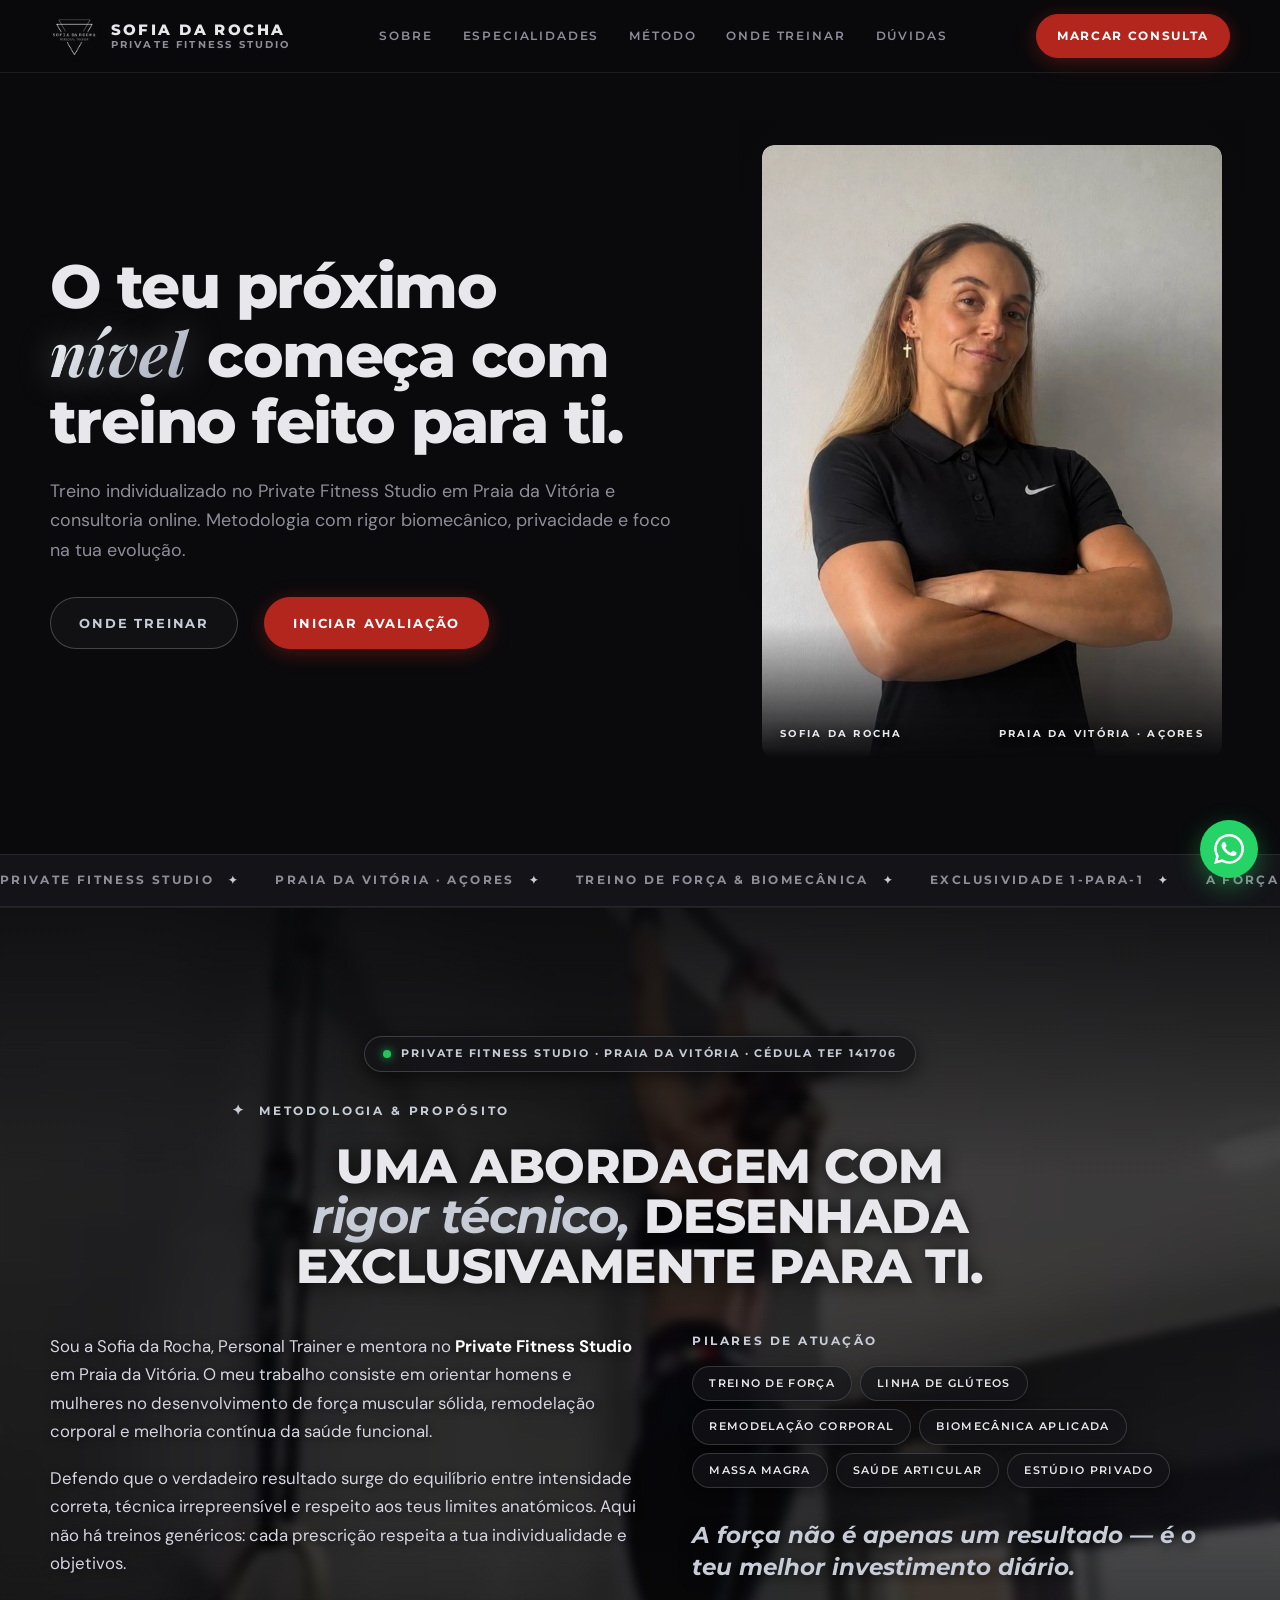
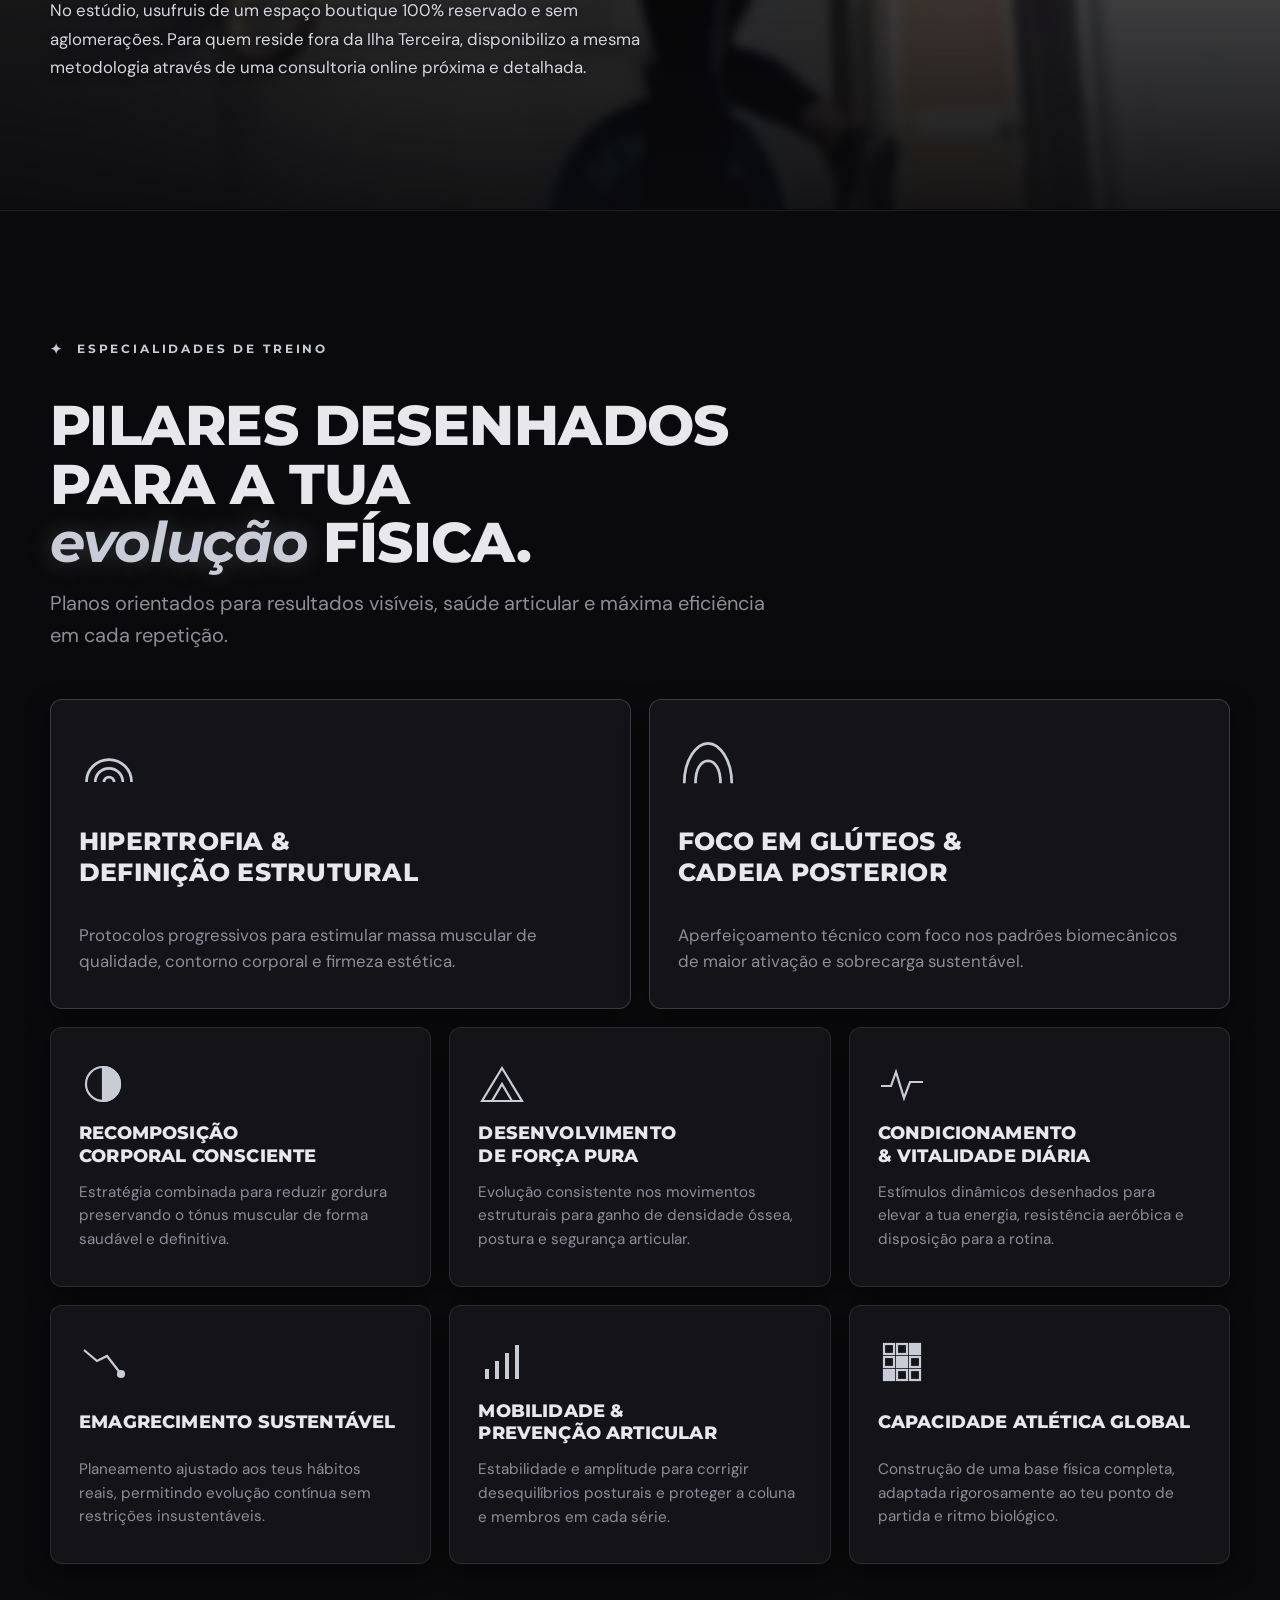
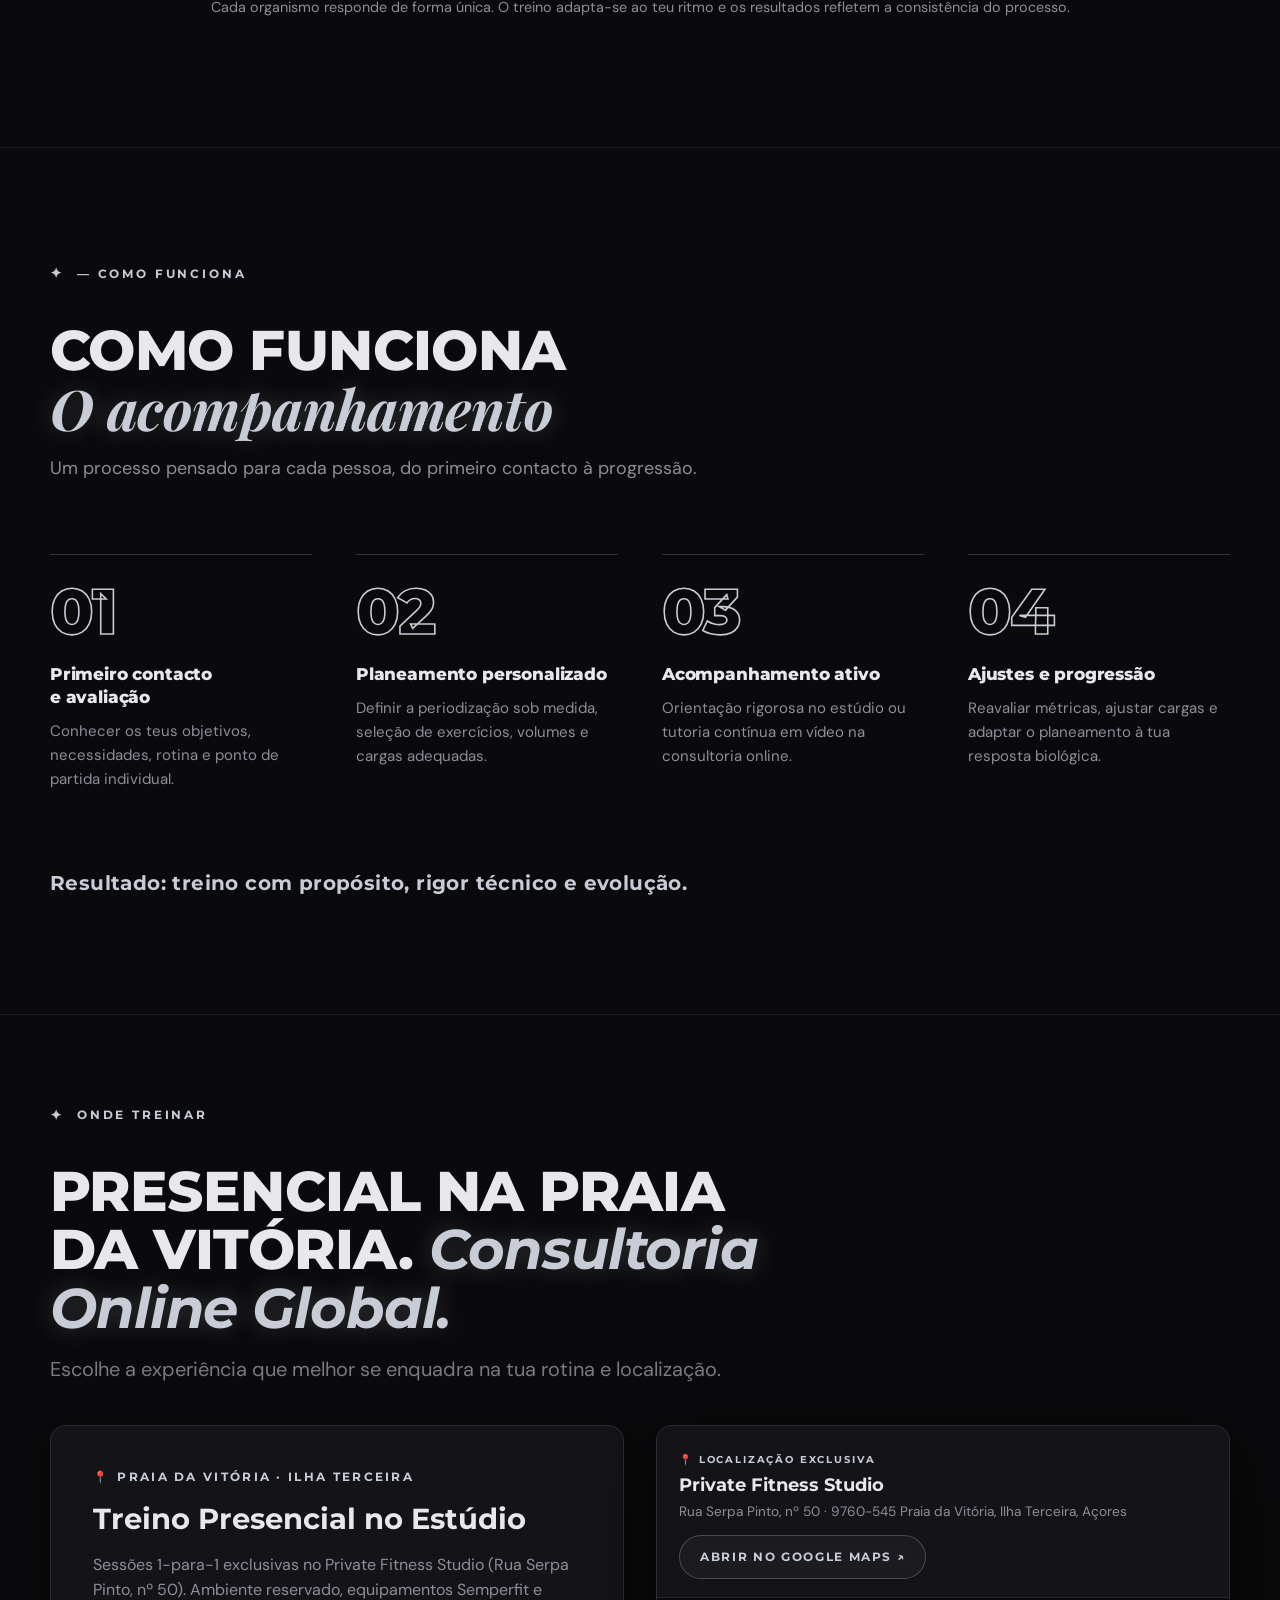
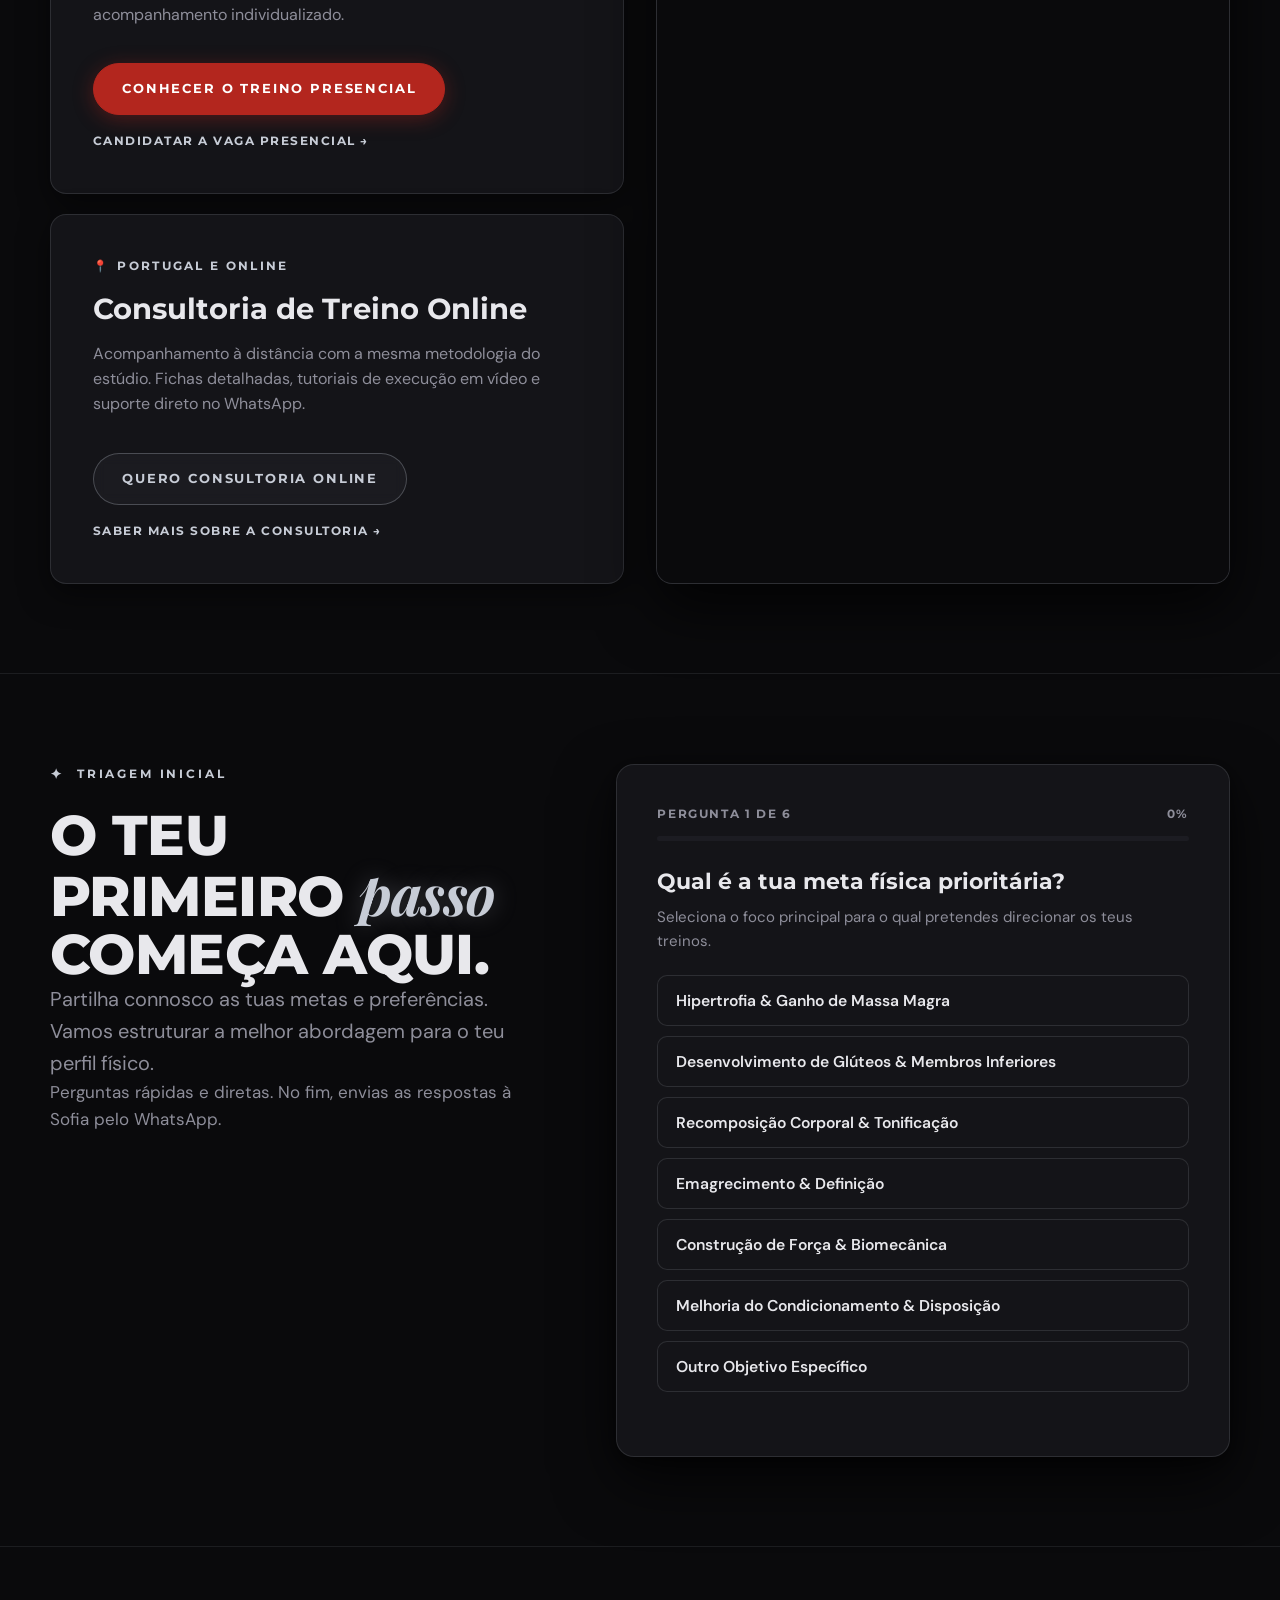
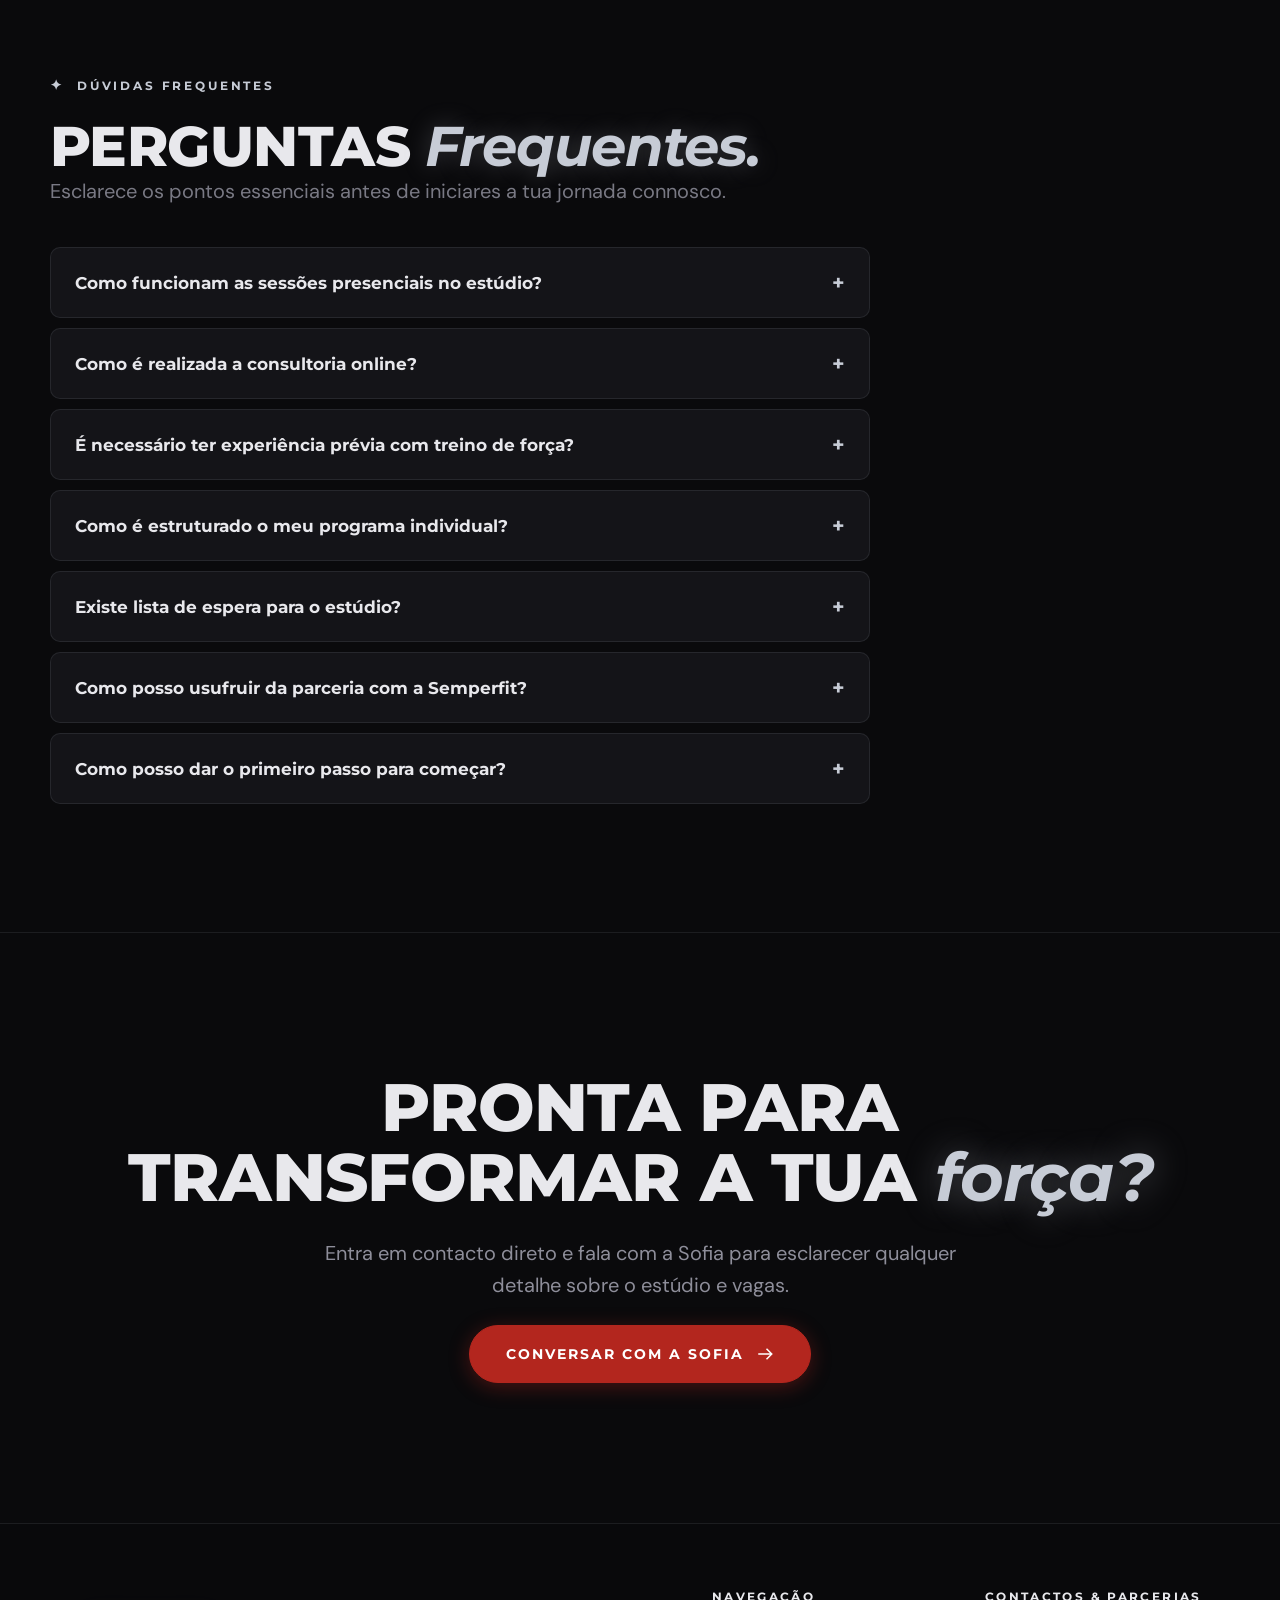
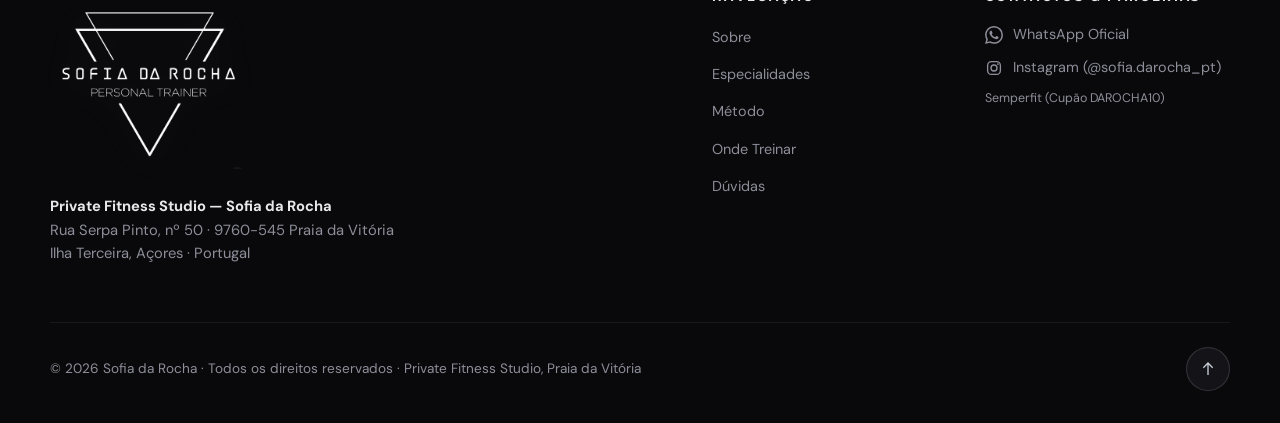
==== index.html @ 049f4018 "fix(scroll-video): loop equipment video across the site" ====
<!doctype html>
<html lang="pt-PT">
<head>
  <meta charset="utf-8">
  <meta name="viewport" content="width=device-width,initial-scale=1,viewport-fit=cover">
  <title>Sofia da Rocha | Personal Trainer no Private Fitness Studio & Online</title>

  <meta name="description" content="Personal Trainer em Praia da Vitória (Ilha Terceira, Açores) e Consultoria Online. Treino individualizado com método, biomecânica e privacidade no Private Fitness Studio.">
  <link rel="canonical" href="./">
  <meta property="og:type" content="website">
  <meta property="og:url" content="./">
  <meta property="og:title" content="Sofia da Rocha | Personal Trainer · Private Fitness Studio">
  <meta property="og:description" content="Treino personalizado, biomecânica e acompanhamento individual no Private Fitness Studio em Praia da Vitória e consultoria online. A força é o caminho.">
  <meta property="og:image" content="assets/sofia_hero.webp">
  <meta property="og:image:type" content="image/webp">
  <meta name="twitter:card" content="summary_large_image">
  <meta name="twitter:title" content="Sofia da Rocha | Personal Trainer">
  <meta name="twitter:description" content="A força é o caminho. Treino presencial no Private Fitness Studio e consultoria online.">
  <meta name="twitter:image" content="assets/sofia_hero.webp">
  <meta name="author" content="Sofia da Rocha">
  <meta property="og:locale" content="pt_PT">
  
  <link rel="preconnect" href="https://fonts.googleapis.com">
  <link rel="preconnect" href="https://fonts.gstatic.com" crossorigin>
  <link href="https://fonts.googleapis.com/css2?family=DM+Sans:ital,opsz,wght@0,9..40,400;0,9..40,500;0,9..40,700;1,9..40,400&family=Montserrat:ital,wght@0,500;0,600;0,700;0,800;1,500;1,700;1,800&family=Playfair+Display:ital,wght@1,600;1,700&display=swap" rel="stylesheet">
  
  <meta name="theme-color" content="#0A0A0C">
  <link rel="icon" type="image/svg+xml" href="data:image/svg+xml,%3Csvg xmlns='http://www.w3.org/2000/svg' viewBox='0 0 32 32'%3E%3Crect width='32' height='32' rx='8' fill='%230A0A0C'/%3E%3Cpath d='M10 13c0-1.8 1.5-3 3.5-3h3c2 0 3.5 1.2 3.5 3 0 1.5-.8 2.5-2.2 3l-4 1c-1.8.5-3 1.8-3 3.5 0 2.2 1.8 4 4 4h3c2.2 0 4-1.8 4-4' stroke='%23C7CCD6' stroke-width='2.4' stroke-linecap='round' fill='none'/%3E%3C/svg%3E">

  <!-- Retorno ao início ao recarregar -->
  <script>
    if ('scrollRestoration' in history) {
      history.scrollRestoration = 'manual';
    }
    window.scrollTo(0, 0);
  </script>

  <!-- Schema.org Structured Data -->
  <script type="application/ld+json">
  {
    "@context": "https://schema.org",
    "@type": "Person",
    "name": "Sofia da Rocha",
    "jobTitle": "Personal Trainer · Studio Owner",
    "telephone": "+351926017125",
    "url": "https://www.instagram.com/sofia.darocha_pt/",
    "image": "assets/sofia_hero.webp",
    "address": {
      "@type": "PostalAddress",
      "streetAddress": "Rua Serpa Pinto, nº 50",
      "addressLocality": "Praia da Vitória",
      "addressRegion": "Ilha Terceira, Açores",
      "postalCode": "9760-545",
      "addressCountry": "PT"
    }
  }
  </script>

  <meta http-equiv="Cache-Control" content="no-cache, no-store, must-revalidate">
  <meta http-equiv="Pragma" content="no-cache">
  <meta http-equiv="Expires" content="0">
  
  <link rel="stylesheet" href="style.css?v=20261118_smooth">
</head>
<body>

  <!-- SVGs Defs -->
  <svg width="0" height="0" style="position:absolute" aria-hidden="true" focusable="false">
    <defs>
      <symbol id="ig" viewBox="0 0 24 24">
        <rect x="3.5" y="3.5" width="17" height="17" rx="5" fill="none" stroke="currentColor" stroke-width="1.8"/>
        <circle cx="12" cy="12" r="4" fill="none" stroke="currentColor" stroke-width="1.8"/>
        <circle cx="17.2" cy="6.8" r="1.2" fill="currentColor"/>
      </symbol>
      <symbol id="arrow" viewBox="0 0 24 24">
        <path d="M3 12h17M14 5l7 7-7 7" fill="none" stroke="currentColor" stroke-width="2"/>
      </symbol>
      <symbol id="wa" viewBox="0 0 24 24">
        <path fill="currentColor" d="M17.472 14.382c-.297-.149-1.758-.867-2.03-.967-.273-.099-.471-.148-.67.15-.197.297-.767.966-.94 1.164-.173.199-.347.223-.644.075-.297-.15-1.255-.463-2.39-1.475-.883-.788-1.48-1.761-1.653-2.059-.173-.297-.018-.458.13-.606.134-.133.298-.347.446-.52.149-.174.198-.298.298-.497.099-.198.05-.371-.025-.52-.075-.149-.669-1.612-.916-2.207-.242-.579-.487-.5-.669-.51-.173-.008-.371-.01-.57-.01-.198 0-.52.074-.792.372-.272.297-1.04 1.016-1.04 2.479 0 1.462 1.065 2.875 1.213 3.074.149.198 2.096 3.2 5.077 4.487.709.306 1.262.489 1.694.625.712.227 1.36.195 1.871.118.571-.085 1.758-.719 2.006-1.413.248-.694.248-1.289.173-1.413-.074-.124-.272-.198-.57-.347m-5.421 7.403h-.004a9.87 9.87 0 01-5.031-1.378l-.361-.214-3.741.982.998-3.648-.235-.374a9.86 9.86 0 01-1.51-5.26c.001-5.45 4.436-9.884 9.888-9.884 2.64 0 5.122 1.03 6.988 2.898a9.825 9.825 0 012.893 6.994c-.003 5.45-4.437 9.884-9.885 9.884m8.413-18.297A11.815 11.815 0 0012.05 0C5.495 0 .16 5.335.157 11.892c0 2.096.547 4.142 1.588 5.945L.057 24l6.305-1.654a11.882 11.882 0 005.683 1.448h.005c6.554 0 11.89-5.335 11.893-11.893a11.821 11.821 0 00-3.48-8.413Z"/>
      </symbol>
    </defs>
  </svg>

  <a class="skip" href="#conteudo">Saltar para o conteúdo</a>

  <!-- VÍDEO DE FUNDO SMOOTH SCROLL (EQUIPAMENTOS FLUTUANDO) -->
  <div class="site-scroll-video-wrap" aria-hidden="true" id="site-scroll-video-wrap">
    <video class="site-scroll-video" id="site-scroll-video" autoplay loop muted playsinline preload="auto">
      <source src="assets/secaosmooth.mp4" type="video/mp4">
    </video>
    <div class="site-scroll-overlay"></div>
  </div>

  <!-- HEADER -->
  <header class="hdr dark" id="topo">
    <div class="wrap">
      <a class="logo" href="#inicio" aria-label="Sofia da Rocha, Personal Trainer · Início">
        <img src="assets/sofia_logo_transparent.png" alt="Sofia da Rocha Personal Trainer" class="logo-crest">
        <span class="logo-text">
          <span class="logo-name">SOFIA DA ROCHA</span>
          <span class="logo-sub">PRIVATE FITNESS STUDIO</span>
        </span>
      </a>
      <nav class="nav" id="nav" aria-label="Navegação Principal"></nav>
      <div class="hdr-end">
        <a class="btn btn-primary btn-sm hdr-cta" data-wa="avaliacao" href="https://wa.me/message/EO23MIJJ4U2SN1" target="_blank" rel="noopener">
          Marcar Consulta
        </a>
        <button class="burger" id="burger" type="button" aria-label="Abrir menu de navegação" aria-expanded="false" aria-controls="mnav">
          <span></span>
        </button>
      </div>
    </div>
    <nav class="mnav" id="mnav" aria-label="Menu móvel">
      <div class="wrap" id="mnav-in"></div>
    </nav>
  </header>

  <!-- CONTEÚDO PRINCIPAL -->
  <main id="conteudo">
    <!-- HERO -->
    <section class="hero dark" id="inicio" aria-labelledby="h1">
      <!-- AMBIENT MOTION BACKGROUND -->
      <div class="hero-bg-motion" aria-hidden="true">
        <div class="ambient-orb orb-1"></div>
        <div class="ambient-orb orb-2"></div>
        <div class="ambient-orb orb-3"></div>
        <div class="ambient-grid"></div>
        <div class="ambient-beam"></div>
      </div>

      <div class="wrap hero-wrap">
        <div class="hero-content">
          <h1 id="h1" class="rise" style="--d:.15s">
            O teu próximo <em class="word-hl">nível</em> começa com treino feito para ti.
          </h1>
          <p class="lead rise" style="--d:.3s">
            Treino individualizado no Private Fitness Studio em Praia da Vitória e consultoria online. Metodologia com rigor biomecânico, privacidade e foco na tua evolução.
          </p>
          <div class="ctas rise" style="--d:.42s">
            <a class="btn btn-ghost" href="#modalidades">
              Onde Treinar
            </a>
            <a class="btn btn-light" href="#questionario" style="margin-left: 12px;">
              Iniciar Avaliação
            </a>
          </div>
        </div>
        <figure class="photo rise" style="--d:.25s;margin:0">
          <div class="photo-glow" aria-hidden="true"></div>
          <div class="frame">
            <img src="assets/sofia_hero.webp" alt="Sofia da Rocha, Personal Trainer no estúdio" width="960" height="1280" fetchpriority="high" decoding="async">
          </div>
          <figcaption>
            <span>Sofia da Rocha</span>
            <span>Praia da Vitória · Açores</span>
          </figcaption>
        </figure>
      </div>
    </section>

    <!-- STRIP TICKER -->
    <div class="strip dark" aria-hidden="true">
      <div class="strip-track" id="strip"></div>
    </div>

    <!-- SOBRE: VÍDEO NO FUNDO COM VIDRO BLACK GLASS -->
    <section class="about" id="sobre" aria-labelledby="h-sobre">
      <!-- VÍDEO DE FUNDO COBRINDO A SEÇÃO COMPLETA -->
      <div class="about-bg-video-wrap" aria-hidden="true">
        <video class="about-bg-video" autoplay loop muted playsinline poster="assets/sectionvideo_poster.jpg">
          <source src="assets/sectionvideo.mp4" type="video/mp4">
        </video>
        <!-- VIDRO PRETO (BLACK GLASS OVERLAY COM BLUR E CONTRASTE) -->
        <div class="about-bg-overlay"></div>
      </div>

      <div class="wrap about-content-wrap">
        <div style="text-align: center;">
          <div class="about-top-badge" data-reveal>
            <span class="live-dot"></span>
            <span>Private Fitness Studio · Praia da Vitória · Cédula TEF 141706</span>
          </div>
        </div>

        <!-- TEXTOS COM ALTA VISIBILIDADE SOBRE O VIDRO -->
        <div class="about-narrative" id="about-narrative">
          <div class="about-head" data-reveal>
            <p class="kicker">Metodologia &amp; Propósito</p>
            <h2 id="h-sobre">Uma abordagem com <em class="hl">rigor técnico,</em> desenhada exclusivamente para ti.</h2>
          </div>
          <div class="about-grid-content">
            <div class="body" data-reveal style="--d:.1s">
              <p>Sou a Sofia da Rocha, Personal Trainer e mentora no <b>Private Fitness Studio</b> em Praia da Vitória. O meu trabalho consiste em orientar homens e mulheres no desenvolvimento de força muscular sólida, remodelação corporal e melhoria contínua da saúde funcional.</p>
              <p>Defendo que o verdadeiro resultado surge do equilíbrio entre intensidade correta, técnica irrepreensível e respeito aos teus limites anatómicos. Aqui não há treinos genéricos: cada prescrição respeita a tua individualidade e objetivos.</p>
              <p>No estúdio, usufruis de um espaço boutique 100% reservado e sem aglomerações. Para quem reside fora da Ilha Terceira, disponibilizo a mesma metodologia através de uma consultoria online próxima e detalhada.</p>
            </div>
            <div class="about-side" data-reveal style="--d:.2s">
              <p class="fchips-t">Pilares de Atuação</p>
              <div class="fchips" id="fchips"></div>
              <p class="pull"><span class="hl">A força não é apenas um resultado — é o teu melhor investimento diário.</span></p>
            </div>
          </div>
        </div>
      </div>
    </section>

    <!-- ÁREAS DE ESPECIALIZAÇÃO (Grid Alternado) -->
    <section class="areas dark" id="areas" aria-labelledby="h-areas">
      <div class="wrap">
        <div class="head" data-reveal>
          <p class="kicker">Especialidades de Treino</p>
          <h2 id="h-areas">Pilares desenhados para a tua <em>evolução</em> física.</h2>
          <p class="lead">Planos orientados para resultados visíveis, saúde articular e máxima eficiência em cada repetição.</p>
        </div>
        <div class="focus-grid" id="focus-grid"></div>
        <p class="note">Cada organismo responde de forma única. O treino adapta-se ao teu ritmo e os resultados refletem a consistência do processo.</p>
      </div>
    </section>

    <!-- O MÉTODO PASSO A PASSO (DARK METAL & AÇO) -->
    <section class="process metal-process" id="como-funciona" aria-labelledby="h-proc">
      <div class="wrap">
        <div class="head" data-reveal>
          <p class="kicker">— COMO FUNCIONA</p>
          <h2 id="h-proc">COMO FUNCIONA<br><em>O acompanhamento</em></h2>
          <p class="lead">Um processo pensado para cada pessoa, do primeiro contacto à progressão.</p>
        </div>
        <ol class="steps" id="steps"></ol>
        <p class="res" data-reveal>Resultado: treino com propósito, rigor técnico e evolução.</p>
      </div>
    </section>

    <!-- ONDE TREINAR (LOCALIZAÇÃO & MAPA) -->
    <section class="modes" id="modalidades" aria-labelledby="h-mod">
      <div class="wrap">
        <div class="head" data-reveal>
          <p class="kicker">Onde Treinar</p>
          <h2 id="h-mod">Presencial na Praia da Vitória. <em>Consultoria Online Global.</em></h2>
          <p class="lead muted">Escolhe a experiência que melhor se enquadra na tua rotina e localização.</p>
        </div>

        <div class="location-layout">
          <!-- CARDS DE MODALIDADE -->
          <div class="location-cards" id="modes"></div>

          <!-- MAPA INTERATIVO NO ENDEREÇO DA SOFIA -->
          <div class="map-card" data-reveal style="--d:0.15s">
            <div class="map-header">
              <div class="map-info">
                <span class="map-badge">📍 Localização Exclusiva</span>
                <h4>Private Fitness Studio</h4>
                <p>Rua Serpa Pinto, nº 50 · 9760-545 Praia da Vitória, Ilha Terceira, Açores</p>
              </div>
              <a class="btn btn-ghost btn-sm" href="https://www.google.com/maps/search/?api=1&query=Rua+Serpa+Pinto+50,+9760-545+Praia+da+Vit%C3%B3ria,+Portugal" target="_blank" rel="noopener">
                Abrir no Google Maps ↗
              </a>
            </div>
            <div class="map-frame-wrapper">
              <iframe 
                class="studio-map"
                src="https://maps.google.com/maps?q=Rua+Serpa+Pinto+50,+Praia+da+Vit%C3%B3ria,+Portugal&t=&z=16&ie=UTF8&iwloc=&output=embed"
                width="100%" 
                height="100%" 
                style="border:0;" 
                allowfullscreen="" 
                loading="lazy" 
                referrerpolicy="no-referrer-when-downgrade"
                title="Localização do Private Fitness Studio - Sofia da Rocha">
              </iframe>
            </div>
          </div>
        </div>
      </div>
    </section>

    <!-- QUESTIONÁRIO DE TRIAGEM -->
    <section class="quiz" id="questionario" aria-labelledby="h-quiz">
      <div class="wrap">
        <div class="intro" data-reveal>
          <p class="kicker">Triagem Inicial</p>
          <h2 id="h-quiz">O teu primeiro <em class="hl hl-b">passo</em> começa aqui.</h2>
          <p class="lead">Partilha connosco as tuas metas e preferências. Vamos estruturar a melhor abordagem para o teu perfil físico.</p>
          <p class="priv">Perguntas rápidas e diretas. No fim, envias as respostas à Sofia pelo WhatsApp.</p>
        </div>
        <div class="qcard" data-reveal style="--d:.1s">
          <div class="qtop">
            <span id="q-count">Pergunta 1 de 6</span>
            <span id="q-pct">0%</span>
          </div>
          <div class="bar" id="q-bar" role="progressbar" aria-valuenow="0" aria-valuemin="0" aria-valuemax="100" aria-label="Progresso do questionário">
            <i></i>
          </div>
          <div class="stage" id="stage" tabindex="-1"></div>
          <div class="err" id="q-err" role="alert"></div>
          <div class="qnav" id="q-nav"></div>
        </div>
      </div>
    </section>

    <!-- FAQ -->
    <section class="faq" id="faq" aria-labelledby="h-faq">
      <div class="wrap">
        <div class="intro" data-reveal>
          <p class="kicker">Dúvidas Frequentes</p>
          <h2 id="h-faq">Perguntas <em>Frequentes.</em></h2>
          <p class="lead muted">Esclarece os pontos essenciais antes de iniciares a tua jornada connosco.</p>
        </div>
        <div class="acc" id="acc" data-reveal style="--d:.1s"></div>
      </div>
    </section>

    <!-- CTA FINAL -->
    <section class="final dark" id="contacto" aria-labelledby="h-final">
      <div class="wrap">
        <h2 id="h-final">Pronta para transformar a tua <em class="hl hl-d">força?</em></h2>
        <p class="lead">Entra em contacto direto e fala com a Sofia para esclarecer qualquer detalhe sobre o estúdio e vagas.</p>
        <a class="btn btn-light btn-xl" data-wa="general" href="https://wa.me/message/EO23MIJJ4U2SN1" target="_blank" rel="noopener">
          Conversar com a Sofia
          <svg class="arr" aria-hidden="true"><use href="#arrow"/></svg>
        </a>
      </div>
    </section>
  </main>

  <!-- RODAPÉ -->
  <footer class="ftr dark" id="rodape">
    <div class="beam" aria-hidden="true"></div>
    <div class="wrap">
      <div class="f-top">
        <div class="f-brand">
          <a class="logo f-logo" href="#inicio" aria-label="Sofia da Rocha, Personal Trainer · Início">
            <img src="assets/sofia_logo_transparent.png" alt="Sofia da Rocha Personal Trainer" class="f-logo-img">
          </a>
          <p class="where">
            <b>Private Fitness Studio — Sofia da Rocha</b><br>
            Rua Serpa Pinto, nº 50 · 9760-545 Praia da Vitória<br>
            Ilha Terceira, Açores · Portugal
          </p>
        </div>
        <div class="f-links">
          <nav aria-label="Menu Rodapé">
            <h4>Navegação</h4>
            <ul class="f-nav" id="f-nav"></ul>
          </nav>
          <div>
            <h4>Contactos &amp; Parcerias</h4>
            <div class="f-social">
              <a class="gl" data-wa="general" href="https://wa.me/message/EO23MIJJ4U2SN1" target="_blank" rel="noopener">
                <svg aria-hidden="true"><use href="#wa"/></svg>
                WhatsApp Oficial
              </a>
              <a class="gl" data-ig href="https://www.instagram.com/sofia.darocha_pt/" target="_blank" rel="noopener">
                <svg aria-hidden="true"><use href="#ig"/></svg>
                Instagram (@sofia.darocha_pt)
              </a>
              <a class="gl" href="https://www.instagram.com/semperfit_official/" target="_blank" rel="noopener" style="font-size:.78rem">
                Semperfit (Cupão DAROCHA10)
              </a>
            </div>
          </div>
        </div>
      </div>
      <div class="f-bottom">
        <p>© 2026 Sofia da Rocha · Todos os direitos reservados · Private Fitness Studio, Praia da Vitória</p>
        <a class="f-top-btn" href="#inicio" aria-label="Voltar ao topo da página">
          <svg aria-hidden="true"><use href="#arrow"/></svg>
        </a>
      </div>
    </div>
  </footer>

  <!-- BOTÃO FLUTUANTE WHATSAPP -->
  <a class="wa" id="wa-float" data-wa="general" href="https://wa.me/message/EO23MIJJ4U2SN1" aria-label="Falar com a Sofia no WhatsApp" target="_blank" rel="noopener">
    <svg aria-hidden="true"><use href="#wa"/></svg>
  </a>

  <noscript>
    <p style="padding:16px;text-align:center;background:#0A0A0C;color:#E8E8EC">
      Para visualizar todas as funcionalidades da página, ativa o JavaScript no teu navegador.
    </p>
  </noscript>

  <script src="app.js?v=20261118_smooth"></script>
</body>
</html>
---- style.css ----
/* ==============================================================
   SOFIA DA ROCHA — PRIVATE FITNESS STUDIO
   Design System: Dark Metal / Titanium & Obsidian Luxury
   Paleta Oficial:
     - Fundo principal: #0A0A0C (Página inteira)
     - Superfície:      #141418 (Cards e blocos)
     - Superfície 2:    #1C1C22 (Hover e elementos elevados)
     - Texto principal: #E8E8EC (Títulos e corpo)
     - Texto secundário:#8E8E9A (Legendas e detalhes - contraste ~6:1)
     - Acento metal:    #C7CCD6 (Títulos de destaque, botões secundários, linhas)
     - Acento opcional: #B3261E (Só para o botão principal de CTA, com parcimónia)
   Tipografia: Montserrat (Display) + DM Sans (Body) + Playfair Display (Italic Highlight)
   ============================================================== */

:root {
  /* PALETA OFICIAL DEFINIDA */
  --bg-main: #0A0A0C;          /* Fundo principal: Página inteira */
  --surface: #141418;          /* Superfície: Cards e blocos */
  --surface-2: #1C1C22;        /* Superfície 2: Hover e elementos elevados */
  --text-main: #E8E8EC;        /* Texto principal: Títulos e corpo */
  --text-muted: #8E8E9A;       /* Texto secundário: Legendas e detalhes */
  --accent-metal: #C7CCD6;     /* Acento metal: Destaques, botões secundários, linhas */
  --accent-cta: #B3261E;       /* Acento opcional: Botão principal de CTA */
  --accent-cta-hover: #C92C23;

  /* Aliases para compatibilidade */
  --bg-deep: var(--bg-main);
  --bg-canvas: var(--bg-main);
  --bg-surface: var(--surface);
  --bg-surface-2: var(--surface-2);
  --bg-surface-hover: var(--surface-2);

  --char: var(--bg-main);
  --char-2: var(--surface);

  --burg: var(--accent-metal);
  --burg-deep: var(--bg-main);
  --burg-mid: var(--surface);

  --chrome: var(--text-main);
  --chrome-light: #FFFFFF;
  --chrome-pure: #FFFFFF;
  --chrome-border: rgba(199, 204, 214, 0.12);
  --chrome-border-hover: rgba(199, 204, 214, 0.32);
  --chrome-glow: rgba(199, 204, 214, 0.08);

  --white: #FFFFFF;
  --taupe: var(--text-muted);
  --taupe-dk: #68687A;
  --taupe-tx: var(--text-muted);

  --f-display: 'Montserrat', 'Helvetica Neue', Arial, sans-serif;
  --f-body: 'DM Sans', 'Helvetica Neue', Arial, sans-serif;
  --ring: var(--accent-metal);
  --gutter: max(16px, env(safe-area-inset-left, 0px));
  --gutter-r: max(16px, env(safe-area-inset-right, 0px));
  --maxw: 1180px;
  color-scheme: dark;
}

* { box-sizing: border-box; }
html {
  scroll-behavior: smooth;
  scroll-padding-top: 76px;
  -webkit-text-size-adjust: 100%;
}
body {
  margin: 0;
  background: var(--bg-main);
  color: var(--text-main);
  font-family: var(--f-body);
  font-size: 1.0625rem;
  line-height: 1.6;
  -webkit-font-smoothing: antialiased;
  overflow-x: hidden;
  overflow-x: clip;
}
body::before {
  content: "";
  position: fixed;
  inset: 0 0 auto;
  height: env(safe-area-inset-top, 0px);
  background: var(--bg-main);
  z-index: 60;
}
img { max-width: 100%; display: block; }
[hidden] { display: none !important; }
a { color: inherit; }
:focus-visible { outline: 3px solid var(--ring); outline-offset: 3px; }
.dark { --ring: var(--accent-metal); }
.sr { position: absolute; width: 1px; height: 1px; overflow: hidden; clip: rect(0 0 0 0); white-space: nowrap; }
.skip {
  position: absolute;
  left: -999px;
  top: 8px;
  background: var(--accent-metal);
  color: var(--bg-main);
  padding: 10px 16px;
  z-index: 100;
  font-weight: 700;
}
.skip:focus { left: 8px; }
.wrap {
  max-width: calc(var(--maxw) + 32px);
  margin-inline: auto;
  padding-left: var(--gutter);
  padding-right: var(--gutter-r);
}
section {
  padding-block: clamp(64px, 10vw, 128px);
  position: relative;
}

h1, h2, h3, h4 {
  font-family: var(--f-display);
  margin: 0;
  text-wrap: balance;
  color: var(--text-main);
}
h2 {
  font-weight: 800;
  text-transform: uppercase;
  font-size: clamp(1.85rem, 5.4vw, 3.5rem);
  line-height: 1.04;
  letter-spacing: -0.01em;
}
h2 em, h1 em {
  font-style: italic;
  font-weight: 700;
  text-transform: none;
  letter-spacing: -0.02em;
  color: var(--accent-metal);
  -webkit-text-fill-color: var(--accent-metal);
  text-shadow: 0 0 25px rgba(199, 204, 214, 0.25);
}
h3 {
  font-weight: 700;
  font-size: 1.25rem;
  line-height: 1.2;
}
p { margin: 0; }
.kicker {
  font-family: var(--f-display);
  font-weight: 700;
  font-size: 0.74rem;
  letter-spacing: 0.24em;
  text-transform: uppercase;
  display: flex;
  align-items: center;
  gap: 12px;
  margin-bottom: 20px;
  color: var(--accent-metal);
}
.kicker::before {
  content: "✦";
  font-size: 0.85rem;
  color: var(--accent-metal);
}
.lead {
  font-size: clamp(1.05rem, 2.2vw, 1.25rem);
  max-width: 56ch;
  color: var(--text-muted);
}
.muted { opacity: 0.85; }

/* Botões Modernos (Dark Metal & CTA Pop) */
.btn {
  display: inline-flex;
  align-items: center;
  justify-content: center;
  gap: 12px;
  min-height: 52px;
  padding: 14px 28px;
  border: 1.5px solid transparent;
  border-radius: 999px;
  font-family: var(--f-display);
  font-weight: 700;
  font-size: 0.82rem;
  letter-spacing: 0.14em;
  text-transform: uppercase;
  text-decoration: none;
  cursor: pointer;
  transition: background 0.25s, color 0.25s, border-color 0.25s, transform 0.25s, box-shadow 0.25s;
  text-align: center;
  line-height: 1.2;
}
.btn svg { width: 18px; height: 18px; flex: none; transition: transform 0.25s; }
.btn:hover svg.arr { transform: translateX(5px); }

/* Botão Primário: Acento Opcional #B3261E (Só para o botão principal de CTA, com parcimónia) */
.btn-primary,
.btn-light {
  background: var(--accent-cta);
  color: #FFFFFF;
  border-color: var(--accent-cta);
  box-shadow: 0 4px 20px rgba(179, 38, 30, 0.38);
}
.btn-primary:hover,
.btn-light:hover {
  background: var(--accent-cta-hover);
  border-color: var(--accent-cta-hover);
  color: #FFFFFF;
  transform: translateY(-2px);
  box-shadow: 0 8px 30px rgba(179, 38, 30, 0.55);
}

/* Botão Fantasma / Secundário: Acento Metal #C7CCD6 */
.btn-ghost {
  border-color: rgba(199, 204, 214, 0.28);
  background: rgba(199, 204, 214, 0.04);
  color: var(--accent-metal);
  backdrop-filter: blur(6px);
}
.btn-ghost:hover {
  background: rgba(199, 204, 214, 0.14);
  border-color: var(--accent-metal);
  color: #FFFFFF;
  transform: translateY(-2px);
}
.btn-ghost.on-light:hover {
  background: var(--surface-2);
  color: #FFFFFF;
  border-color: var(--accent-metal);
}
.btn-sm { min-height: 44px; padding: 10px 20px; font-size: 0.74rem; }
.btn-xl { min-height: 58px; padding: 16px 36px; font-size: 0.88rem; }

/* Header & Logotipo Oficial */
.hdr {
  position: sticky;
  top: env(safe-area-inset-top, 0px);
  z-index: 50;
  background: rgba(10, 10, 12, 0.92);
  backdrop-filter: blur(14px);
  color: var(--text-main);
  border-bottom: 1px solid rgba(199, 204, 214, 0.1);
}
.hdr .wrap {
  display: flex;
  align-items: center;
  justify-content: space-between;
  height: 72px;
  gap: 16px;
}
.logo {
  display: inline-flex;
  align-items: center;
  gap: 12px;
  text-decoration: none;
  color: inherit;
  min-height: 48px;
}
.logo-crest {
  height: 44px;
  width: auto;
  aspect-ratio: 1024 / 927;
  display: block;
  filter: drop-shadow(0 2px 8px rgba(199, 204, 214, 0.15));
  transition: transform 0.25s;
}
.logo:hover .logo-crest {
  transform: scale(1.05);
}
.logo-text {
  display: flex;
  flex-direction: column;
  gap: 2px;
}
.logo-name {
  font-family: var(--f-display);
  font-weight: 800;
  font-size: 0.95rem;
  letter-spacing: 0.16em;
  color: var(--text-main);
  line-height: 1;
}
.logo-sub {
  font-family: var(--f-display);
  font-weight: 700;
  font-size: 0.62rem;
  letter-spacing: 0.22em;
  color: var(--text-muted);
  line-height: 1;
}

.hdr-end { display: flex; align-items: center; gap: 8px; }
.nav { display: none; }
.nav a {
  font-family: var(--f-display);
  font-weight: 600;
  font-size: 0.72rem;
  letter-spacing: 0.16em;
  text-transform: uppercase;
  text-decoration: none;
  padding: 0 4px;
  min-height: 44px;
  display: inline-flex;
  align-items: center;
  position: relative;
  color: var(--text-muted);
  transition: color 0.25s;
}
.nav a:hover, .nav a[aria-current="true"] { color: var(--text-main); }
.nav a::after {
  content: "";
  position: absolute;
  left: 4px;
  right: 4px;
  bottom: 8px;
  height: 2px;
  background: var(--accent-metal);
  transform: scaleX(0);
  transform-origin: left;
  transition: transform 0.3s;
}
.nav a:hover::after, .nav a[aria-current="true"]::after { transform: scaleX(1); }
.hdr-cta { display: none; }
.burger {
  width: 48px;
  height: 48px;
  border: 0;
  background: transparent;
  color: inherit;
  cursor: pointer;
  display: grid;
  place-items: center;
}
.burger span, .burger span::before, .burger span::after {
  display: block;
  width: 24px;
  height: 2px;
  background: currentColor;
  position: relative;
  transition: transform 0.3s, background 0.3s;
}
.burger span::before, .burger span::after { content: ""; position: absolute; left: 0; }
.burger span::before { top: -7px; }
.burger span::after { top: 7px; }
.burger[aria-expanded="true"] span { background: transparent; }
.burger[aria-expanded="true"] span::before { transform: translateY(7px) rotate(45deg); }
.burger[aria-expanded="true"] span::after { transform: translateY(-7px) rotate(-45deg); }

.mnav {
  position: fixed;
  left: 0;
  right: 0;
  top: calc(72px + env(safe-area-inset-top, 0px));
  bottom: 0;
  z-index: 49;
  background: rgba(10, 10, 12, 0.98);
  backdrop-filter: blur(16px);
  color: var(--text-main);
  overflow-y: auto;
  overscroll-behavior: contain;
  opacity: 0;
  visibility: hidden;
  transform: translateY(-8px);
  transition: opacity 0.25s, transform 0.25s, visibility 0s 0.25s;
}
.mnav.open { opacity: 1; visibility: visible; transform: none; transition: opacity 0.25s, transform 0.25s, visibility 0s; }
.mnav .wrap {
  display: flex;
  flex-direction: column;
  min-height: 100%;
  padding-block: 8px calc(28px + env(safe-area-inset-bottom, 0px));
}
.mnav a.ml {
  display: flex;
  align-items: center;
  gap: 14px;
  min-height: 60px;
  padding: 16px 0;
  border-bottom: 1px solid rgba(199, 204, 214, 0.1);
  font-family: var(--f-display);
  font-weight: 800;
  text-transform: uppercase;
  letter-spacing: 0.04em;
  font-size: clamp(1.3rem, 6vw, 1.75rem);
  text-decoration: none;
  color: var(--text-main);
}
.mnav a.ml[aria-current="true"] { color: var(--accent-metal); }
.mnav .btn { margin-top: 28px; }
html.menu-open { overflow: hidden; }
@media (min-width: 960px) {
  .nav { display: flex; gap: 22px; }
  .hdr-cta { display: inline-flex; }
  .burger, .mnav { display: none; }
}

/* ==============================================================
   VÍDEO DE FUNDO SMOOTH SCROLL (Equipamentos Flutuando)
   ============================================================== */
.site-scroll-video-wrap {
  position: fixed;
  inset: 0;
  width: 100vw;
  height: 100vh;
  z-index: 0;
  overflow: hidden;
  pointer-events: none;
  background: #0A0A0C;
}
.site-scroll-video {
  width: 100%;
  height: 100%;
  object-fit: cover;
  object-position: center center;
  display: block;
  filter: brightness(0.65) contrast(1.15) saturate(0.9);
}
.site-scroll-overlay {
  position: absolute;
  inset: 0;
  background: radial-gradient(circle at 50% 50%, rgba(10, 10, 12, 0.4) 0%, rgba(10, 10, 12, 0.8) 100%);
  pointer-events: none;
}

#conteudo {
  position: relative;
  z-index: 1;
}

/* ==============================================================
   HERO: Fundo Transparente com Vídeo de Equipamentos no Fundo
   ============================================================== */
.hero {
  background: transparent;
  color: var(--text-main);
  padding-block: clamp(36px, 6vw, 72px) clamp(48px, 8vw, 96px);
  position: relative;
  overflow: hidden;
}

.hero-bg-motion {
  display: none;
}

.ambient-orb {
  position: absolute;
  border-radius: 50%;
  pointer-events: none;
  will-change: transform, opacity;
}

.orb-1 {
  top: -10%;
  right: -5%;
  width: clamp(450px, 50vw, 750px);
  aspect-ratio: 1;
  background: radial-gradient(circle, rgba(199, 204, 214, 0.08) 0%, rgba(142, 142, 154, 0.03) 40%, transparent 70%);
  filter: blur(60px);
  animation: orbDrift1 16s ease-in-out infinite alternate;
}

.orb-2 {
  bottom: -15%;
  left: -10%;
  width: clamp(400px, 45vw, 680px);
  aspect-ratio: 1;
  background: radial-gradient(circle, rgba(199, 204, 214, 0.15) 0%, rgba(20, 20, 24, 0.08) 45%, transparent 70%);
  filter: blur(70px);
  animation: orbDrift2 22s ease-in-out infinite alternate;
}

.orb-3 {
  top: 30%;
  left: 35%;
  width: clamp(300px, 35vw, 520px);
  aspect-ratio: 1;
  background: radial-gradient(circle, rgba(199, 204, 214, 0.05) 0%, transparent 60%);
  filter: blur(50px);
  animation: orbDrift3 14s ease-in-out infinite alternate;
}

.ambient-grid {
  position: absolute;
  inset: 0;
  background-image: 
    linear-gradient(rgba(199, 204, 214, 0.025) 1px, transparent 1px),
    linear-gradient(90deg, rgba(199, 204, 214, 0.025) 1px, transparent 1px);
  background-size: 72px 72px;
  mask-image: radial-gradient(circle at 60% 40%, black 25%, transparent 80%);
  -webkit-mask-image: radial-gradient(circle at 60% 40%, black 25%, transparent 80%);
  animation: gridBreathe 10s ease-in-out infinite alternate;
}

.ambient-beam {
  position: absolute;
  top: -60%;
  left: -40%;
  width: 180%;
  height: 220%;
  background: conic-gradient(from 220deg at 50% 50%, transparent 0deg, rgba(199, 204, 214, 0.025) 45deg, transparent 90deg);
  filter: blur(50px);
  animation: beamSweep 36s linear infinite;
  pointer-events: none;
}

@keyframes orbDrift1 {
  0% { transform: translate(0, 0) scale(1); opacity: 0.8; }
  50% { transform: translate(-40px, 35px) scale(1.08); opacity: 1; }
  100% { transform: translate(30px, -25px) scale(0.95); opacity: 0.85; }
}

@keyframes orbDrift2 {
  0% { transform: translate(0, 0) scale(1); opacity: 0.7; }
  50% { transform: translate(50px, -40px) scale(1.12); opacity: 0.95; }
  100% { transform: translate(-30px, 30px) scale(0.92); opacity: 0.75; }
}

@keyframes orbDrift3 {
  0% { transform: translate(0, 0) scale(0.9); opacity: 0.5; }
  50% { transform: translate(-35px, -30px) scale(1.15); opacity: 0.85; }
  100% { transform: translate(25px, 20px) scale(1); opacity: 0.6; }
}

@keyframes gridBreathe {
  0% { opacity: 0.5; transform: scale(1); }
  100% { opacity: 0.9; transform: scale(1.02); }
}

@keyframes beamSweep {
  0% { transform: rotate(0deg); }
  100% { transform: rotate(360deg); }
}

.hero-wrap {
  position: relative;
  z-index: 1;
  display: grid;
  gap: 40px;
  align-items: center;
}
@media (min-width: 900px) {
  .hero-wrap {
    grid-template-columns: 1.15fr 0.85fr;
    gap: 60px;
  }
}

.hero h1 {
  font-weight: 800;
  font-size: clamp(2.3rem, 5.2vw, 3.8rem);
  line-height: 1.08;
  letter-spacing: -0.025em;
  color: var(--text-main);
}
.word-hl {
  font-family: 'Playfair Display', Georgia, serif;
  font-style: italic;
  font-weight: 700;
  color: var(--accent-metal);
  background: linear-gradient(135deg, #FFFFFF 0%, #C7CCD6 55%, #9FA6B4 100%);
  -webkit-background-clip: text;
  -webkit-text-fill-color: transparent;
  text-shadow: 0 0 35px rgba(199, 204, 214, 0.35);
  padding-right: 0.08em;
  letter-spacing: normal;
}
.hero .lead {
  margin-top: 22px;
  font-size: clamp(1.02rem, 1.4vw, 1.18rem);
  line-height: 1.65;
  max-width: 52ch;
  color: var(--text-muted);
}
.hero .ctas {
  display: flex;
  flex-wrap: wrap;
  gap: 14px;
  margin-top: 32px;
}

/* Foto da Sofia */
.photo {
  position: relative;
  justify-self: center;
  width: 100%;
  max-width: 460px;
}
.photo-glow {
  position: absolute;
  inset: -25px;
  background: radial-gradient(circle at 50% 35%, rgba(199, 204, 214, 0.16) 0%, rgba(20, 20, 24, 0.08) 40%, transparent 70%);
  z-index: 0;
  pointer-events: none;
  animation: photoGlowPulse 6s ease-in-out infinite alternate;
}
@keyframes photoGlowPulse {
  0% { transform: scale(0.96); opacity: 0.7; }
  100% { transform: scale(1.05); opacity: 1; }
}

.photo .frame {
  position: relative;
  z-index: 1;
  aspect-ratio: 3 / 4;
  overflow: hidden;
  background: transparent;
  border-radius: 12px;
  box-shadow: 0 25px 60px -10px rgba(0, 0, 0, 0.9);
  -webkit-mask-image: linear-gradient(to bottom, #000 0, #000 78%, transparent 100%);
  mask-image: linear-gradient(to bottom, #000 0, #000 78%, transparent 100%);
}
.photo img {
  width: 100%;
  height: 100%;
  object-fit: cover;
  object-position: 50% 20%;
}
.photo figcaption {
  position: absolute;
  left: 18px;
  bottom: 16px;
  right: 18px;
  z-index: 2;
  display: flex;
  justify-content: space-between;
  gap: 12px;
  font-family: var(--f-display);
  font-size: 0.64rem;
  letter-spacing: 0.22em;
  text-transform: uppercase;
  font-weight: 700;
  color: var(--text-main);
  text-shadow: 0 2px 8px rgba(0, 0, 0, 0.8);
}
@media (max-width: 899px) {
  .hero-wrap { gap: 28px; }
  .photo { order: -1; max-width: none; }
  .photo .frame { aspect-ratio: 6 / 5; }
  .photo img { object-position: 50% 18%; }
  .hero .lead { font-size: 0.98rem; margin-top: 18px; }
  .hero .ctas { margin-top: 24px; }
}
@keyframes rise {
  from { opacity: 0; transform: translateY(26px); }
  to { opacity: 1; transform: none; }
}
.rise {
  animation: rise 0.9s cubic-bezier(0.2, 0.7, 0.2, 1) both;
  animation-delay: var(--d, 0s);
}

/* Strip Ticker */
.strip {
  background: var(--surface);
  border-block: 1px solid rgba(199, 204, 214, 0.1);
  padding: 16px 0;
  overflow: hidden;
  position: relative;
}
.strip-track {
  display: flex;
  width: max-content;
  gap: 36px;
  animation: stripSlide 32s linear infinite;
}
@keyframes stripSlide {
  to { transform: translateX(-33.333%); }
}
.strip-item {
  font-family: var(--f-display);
  font-weight: 700;
  font-size: 0.74rem;
  letter-spacing: 0.2em;
  text-transform: uppercase;
  color: var(--text-muted);
  display: inline-flex;
  align-items: center;
  gap: 14px;
  white-space: nowrap;
}
.strip-item::after {
  content: "✦";
  color: var(--accent-metal);
  font-size: 0.7rem;
}

/* ==============================================================
   SOBRE: Vídeo no Fundo da Seção Completa com Vidro Preto (Black Glass)
   ============================================================== */
.about {
  position: relative;
  z-index: 3;
  background: #0A0A0C;
  padding: clamp(72px, 10vw, 136px) 0;
  overflow: hidden;
  border-block: 1px solid rgba(199, 204, 214, 0.1);
}

/* Vídeo no Fundo Cobrindo a Seção Completa */
.about-bg-video-wrap {
  position: absolute;
  inset: 0;
  width: 100%;
  height: 100%;
  overflow: hidden;
  pointer-events: none;
  z-index: 0;
}
.about-bg-video {
  width: 100%;
  height: 100%;
  object-fit: cover;
  object-position: center 30%;
  filter: brightness(0.68) contrast(1.15) saturate(0.95);
  display: block;
}

/* Vidro Preto (Black Glass Overlay com Blur e Gradiente de Contraste) */
.about-bg-overlay {
  position: absolute;
  inset: 0;
  background: 
    linear-gradient(180deg, 
      rgba(10, 10, 12, 0.90) 0%, 
      rgba(10, 10, 12, 0.62) 30%, 
      rgba(10, 10, 12, 0.62) 70%, 
      rgba(10, 10, 12, 0.92) 100%);
  backdrop-filter: blur(5px);
  -webkit-backdrop-filter: blur(5px);
  pointer-events: none;
}

.about-content-wrap {
  position: relative;
  z-index: 2;
}

.about-top-badge {
  display: inline-flex;
  align-items: center;
  gap: 10px;
  padding: 8px 18px;
  background: rgba(20, 20, 24, 0.8);
  backdrop-filter: blur(12px);
  -webkit-backdrop-filter: blur(12px);
  border: 1px solid rgba(199, 204, 214, 0.22);
  border-radius: 999px;
  font-family: var(--f-display);
  font-size: 0.7rem;
  letter-spacing: 0.16em;
  text-transform: uppercase;
  font-weight: 700;
  color: var(--accent-metal);
  box-shadow: 0 4px 20px rgba(0, 0, 0, 0.6);
  margin-bottom: 28px;
}
.about-top-badge .live-dot {
  width: 8px;
  height: 8px;
  border-radius: 50%;
  background: #22C55E;
  box-shadow: 0 0 10px #22C55E;
}

.about-narrative {
  transition: transform 0.9s cubic-bezier(0.16, 1, 0.3, 1), opacity 0.9s ease;
  transform: translateY(20px);
  opacity: 0.95;
}
.about-narrative.in-view {
  transform: translateY(0);
  opacity: 1;
}
.about-head {
  text-align: center;
  max-width: 68ch;
  margin: 0 auto 40px auto;
}
.about-head h2 {
  font-size: clamp(2rem, 4.4vw, 3rem);
  text-shadow: 0 2px 18px rgba(0, 0, 0, 0.85);
}
.about-grid-content {
  display: grid;
  gap: 36px;
}
@media (min-width: 900px) {
  .about-grid-content {
    grid-template-columns: 1.05fr 0.95fr;
    gap: 48px;
    align-items: start;
  }
}
.about-grid-content .body {
  display: grid;
  gap: 18px;
  color: #D6D6E2;
  font-size: 1.05rem;
  line-height: 1.7;
  text-shadow: 0 1px 8px rgba(0, 0, 0, 0.8);
}
.about-grid-content .body p b { color: #FFFFFF; }
.formation {
  margin-top: 0;
  padding: 24px 26px;
  background: rgba(20, 20, 24, 0.82);
  backdrop-filter: blur(14px);
  -webkit-backdrop-filter: blur(14px);
  border-radius: 12px;
  border: 1px solid rgba(199, 204, 214, 0.18);
  border-left-width: 4px;
  border-left-color: var(--accent-metal);
  color: var(--text-main);
  font-size: 0.95rem;
  line-height: 1.6;
  box-shadow: 0 12px 36px rgba(0, 0, 0, 0.65);
}
.formation b { color: #FFFFFF; }
.fchips-t {
  margin: 0 0 16px;
  font-family: var(--f-display);
  font-size: 0.72rem;
  letter-spacing: 0.22em;
  text-transform: uppercase;
  font-weight: 700;
  color: var(--accent-metal);
}
.fchips {
  display: flex;
  flex-wrap: wrap;
  gap: 8px;
}
.fchips span {
  font-family: var(--f-display);
  font-size: 0.68rem;
  letter-spacing: 0.12em;
  text-transform: uppercase;
  font-weight: 600;
  padding: 8px 16px;
  border: 1px solid rgba(199, 204, 214, 0.2);
  background: rgba(20, 20, 24, 0.72);
  backdrop-filter: blur(10px);
  -webkit-backdrop-filter: blur(10px);
  color: var(--text-main);
  border-radius: 999px;
  transition: border-color 0.25s, background 0.25s, transform 0.2s;
  box-shadow: 0 4px 14px rgba(0, 0, 0, 0.4);
}
.fchips span:hover {
  border-color: var(--accent-metal);
  background: rgba(28, 28, 34, 0.9);
  transform: translateY(-2px);
}
.pull {
  margin-top: 32px;
  font-family: var(--f-display);
  font-weight: 700;
  font-style: italic;
  font-size: clamp(1.15rem, 2.5vw, 1.45rem);
  line-height: 1.35;
  color: #FFFFFF;
  text-shadow: 0 2px 14px rgba(0, 0, 0, 0.85);
}
.pull .hl {
  color: var(--accent-metal);
}

/* ==============================================================
   ÁREAS DE ESPECIALIZAÇÃO: Superfície #141418 & Hover #1C1C22
   ============================================================== */
.areas {
  background: transparent;
  color: var(--text-main);
  position: relative;
  z-index: 1;
}
.areas .head {
  display: grid;
  gap: 16px;
  margin-bottom: 48px;
  max-width: 60ch;
}
.areas h2 em { color: var(--accent-metal); }
.focus-grid {
  display: grid;
  gap: 16px;
}
@media (min-width: 700px) {
  .focus-grid { grid-template-columns: repeat(2, 1fr); }
}
@media (min-width: 1000px) {
  .focus-grid { grid-template-columns: repeat(12, 1fr); gap: 18px; }
}

.fc {
  position: relative;
  display: grid;
  row-gap: 14px;
  padding: 32px 28px 34px;
  border-radius: 12px;
  background: var(--surface);
  border: 1px solid rgba(199, 204, 214, 0.12);
  color: var(--text-main);
  box-shadow: 0 8px 24px rgba(0, 0, 0, 0.45);
  transition: transform 0.35s cubic-bezier(0.2, 0.7, 0.2, 1), box-shadow 0.35s, border-color 0.35s, background 0.35s;
}
.fc .fi {
  width: 48px;
  height: 48px;
  color: var(--accent-metal);
  transition: transform 0.35s cubic-bezier(0.2, 0.7, 0.2, 1);
}
.fc h3 {
  font-weight: 800;
  font-size: 1.12rem;
  text-transform: uppercase;
  letter-spacing: 0.01em;
  line-height: 1.25;
  color: var(--text-main);
}
.fc p {
  font-size: 0.95rem;
  line-height: 1.55;
  max-width: 42ch;
  color: var(--text-muted);
}
.fc:hover {
  transform: translateY(-6px);
  background: var(--surface-2);
  border-color: rgba(199, 204, 214, 0.35);
  box-shadow: 0 20px 45px rgba(0, 0, 0, 0.75), 0 0 25px rgba(199, 204, 214, 0.08);
}
.fc:hover .fi {
  transform: scale(1.1) translateY(-2px);
}

@media (min-width: 1000px) {
  .fc { grid-column: span 4; min-height: 250px; align-content: space-between; }
  .fc.feat { grid-column: span 6; min-height: 310px; border-color: rgba(199, 204, 214, 0.22); }
  .fc.feat .fi { width: 60px; height: 60px; }
  .fc.feat h3 { font-size: 1.55rem; }
  .fc.feat p { font-size: 1.05rem; }
}

.areas .note {
  margin-top: 32px;
  font-size: 0.9rem;
  color: var(--text-muted);
  text-align: center;
}

/* ==============================================================
   COMO FUNCIONA: Acento Metal #C7CCD6 & Linhas Divisórias
   ============================================================== */
.process,
.process.metal-process,
.process.light-process {
  background: transparent;
  color: var(--text-main);
  padding: clamp(70px, 9vw, 120px) 0;
  border-block: 1px solid rgba(199, 204, 214, 0.1);
  position: relative;
  z-index: 1;
}
.process .head {
  display: grid;
  gap: 16px;
  margin-bottom: clamp(48px, 6vw, 72px);
  max-width: 62ch;
}
.process .kicker {
  color: var(--accent-metal);
}
.process h2 {
  color: var(--text-main);
}
.process h2 em {
  display: block;
  font-family: 'Playfair Display', Georgia, serif;
  font-style: italic;
  font-weight: 700;
  text-transform: none;
  letter-spacing: -0.01em;
  color: var(--accent-metal) !important;
  -webkit-text-fill-color: var(--accent-metal) !important;
  text-shadow: 0 0 25px rgba(199, 204, 214, 0.25) !important;
}
.process .lead {
  font-size: clamp(1rem, 1.4vw, 1.15rem);
  color: var(--text-muted);
  line-height: 1.6;
}

.process .steps {
  list-style: none;
  margin: 0;
  padding: 0;
  display: grid;
  gap: clamp(28px, 4vw, 44px);
}
@media (min-width: 700px) {
  .process .steps { grid-template-columns: repeat(2, 1fr); }
}
@media (min-width: 1000px) {
  .process .steps { grid-template-columns: repeat(4, 1fr); }
}

.process .step {
  background: transparent;
  border: none;
  border-top: 1.5px solid rgba(199, 204, 214, 0.22);
  border-radius: 0;
  padding: 24px 0 0 0;
  display: flex;
  flex-direction: column;
  gap: 0;
  transition: transform 0.3s ease;
}
.process .step:hover {
  transform: translateY(-4px);
  background: transparent;
}
.process .step .n {
  font-family: var(--f-display);
  font-weight: 800;
  font-size: clamp(3rem, 5vw, 4.4rem);
  line-height: 1;
  letter-spacing: -0.03em;
  display: block;
  width: auto;
  height: auto;
  background: transparent;
  border: none;
  border-radius: 0;
  color: transparent;
  -webkit-text-stroke: 1.6px var(--accent-metal);
  margin-bottom: 20px;
}
.process .step h3 {
  font-family: var(--f-display);
  font-weight: 800;
  font-size: 1.05rem;
  letter-spacing: -0.01em;
  color: var(--text-main);
  margin: 0 0 10px 0;
  line-height: 1.35;
  text-transform: none;
}
.process .step p {
  font-family: var(--f-body);
  font-size: 0.94rem;
  color: var(--text-muted);
  line-height: 1.6;
  margin: 0;
}

.process .res {
  margin-top: clamp(48px, 6vw, 76px);
  font-family: var(--f-display);
  font-weight: 700;
  font-size: clamp(1.05rem, 2vw, 1.25rem);
  letter-spacing: 0.02em;
  text-transform: none;
  color: var(--accent-metal);
  text-align: left;
}

/* ==============================================================
   ONDE TREINAR: Modalidades & Mapa Interativo
   ============================================================== */
.modes {
  background: transparent;
  padding: clamp(56px, 7vw, 100px) 0;
  position: relative;
  z-index: 1;
}
.modes .head {
  display: grid;
  gap: 16px;
  margin-bottom: 40px;
  max-width: 60ch;
}
.location-layout {
  display: grid;
  gap: 28px;
}
@media (min-width: 900px) {
  .location-layout {
    grid-template-columns: 1fr 1fr;
    gap: 32px;
    align-items: stretch;
  }
}
.location-cards {
  display: grid;
  gap: 20px;
}

.mode {
  border-radius: 16px;
  padding: clamp(28px, 4.5vw, 42px);
  display: flex;
  flex-direction: column;
  gap: 16px;
  background: var(--surface);
  border: 1px solid rgba(199, 204, 214, 0.14);
  color: var(--text-main);
  box-shadow: 0 10px 30px rgba(0, 0, 0, 0.5);
  transition: transform 0.3s, box-shadow 0.3s, border-color 0.3s, background 0.3s;
}
.mode:hover {
  transform: translateY(-4px);
  background: var(--surface-2);
  border-color: rgba(199, 204, 214, 0.35);
  box-shadow: 0 24px 60px rgba(0, 0, 0, 0.75);
}
.mode .where {
  font-family: var(--f-display);
  font-size: 0.72rem;
  letter-spacing: 0.2em;
  text-transform: uppercase;
  font-weight: 700;
  display: flex;
  align-items: center;
  gap: 8px;
  color: var(--accent-metal);
}
.mode h3 {
  font-size: clamp(1.35rem, 3vw, 1.8rem);
  color: var(--text-main);
}
.mode p {
  color: var(--text-muted);
  font-size: 1rem;
  line-height: 1.55;
}

.m-foot {
  margin-top: auto;
  padding-top: 20px;
  display: flex;
  flex-wrap: wrap;
  align-items: center;
  gap: 16px;
}
.m-lnk {
  font-family: var(--f-display);
  font-size: 0.78rem;
  letter-spacing: 0.12em;
  text-transform: uppercase;
  font-weight: 700;
  color: var(--accent-metal);
  text-decoration: none;
  transition: color 0.25s;
}
.m-lnk:hover { color: #FFFFFF; }

/* Mapa Card */
.map-card {
  background: var(--surface);
  border: 1px solid rgba(199, 204, 214, 0.14);
  border-radius: 16px;
  overflow: hidden;
  display: flex;
  flex-direction: column;
  box-shadow: 0 24px 60px rgba(0, 0, 0, 0.75);
  height: 100%;
}
.map-header {
  padding: 18px 22px;
  background: var(--surface);
  border-bottom: 1px solid rgba(199, 204, 214, 0.1);
  display: flex;
  flex-wrap: wrap;
  justify-content: space-between;
  align-items: center;
  gap: 12px;
}
.map-badge {
  display: inline-block;
  font-family: var(--f-display);
  font-size: 0.64rem;
  letter-spacing: 0.18em;
  text-transform: uppercase;
  font-weight: 700;
  color: var(--accent-metal);
  margin-bottom: 2px;
}
.map-info h4 {
  font-size: 1.1rem;
  color: var(--text-main);
  margin: 0;
}
.map-info p {
  color: var(--text-muted);
  font-size: 0.85rem;
  margin-top: 2px;
}
.map-frame-wrapper {
  flex: 1;
  min-height: 420px;
  position: relative;
  background: var(--bg-main);
}
.studio-map {
  width: 100%;
  height: 100%;
  min-height: 420px;
  border: 0;
  display: block;
}

/* ==============================================================
   QUESTIONÁRIO DE TRIAGEM: Superfície #141418 & Acento Metal #C7CCD6
   ============================================================== */
.quiz,
.quiz.light-section {
  background: transparent;
  color: var(--text-main);
  border-block: 1px solid rgba(199, 204, 214, 0.1);
  padding: clamp(56px, 7vw, 100px) 0;
  position: relative;
  z-index: 1;
}
.quiz .wrap {
  display: grid;
  gap: 40px;
}
@media (min-width: 900px) {
  .quiz .wrap {
    grid-template-columns: 0.9fr 1.1fr;
    gap: 64px;
    align-items: start;
  }
}
.quiz .intro h2 {
  color: var(--text-main);
}
.quiz .intro h2 em,
.quiz .intro .hl,
.quiz .intro .hl-b {
  font-family: 'Playfair Display', Georgia, serif;
  font-style: italic;
  font-weight: 700;
  color: var(--accent-metal) !important;
  text-shadow: 0 0 25px rgba(199, 204, 214, 0.25) !important;
  -webkit-text-fill-color: var(--accent-metal) !important;
}
.quiz .intro .lead {
  color: var(--text-muted);
}
.quiz .intro .priv {
  color: var(--text-muted);
}

.quiz .qcard {
  background: var(--surface);
  border: 1px solid rgba(199, 204, 214, 0.14);
  border-radius: 18px;
  padding: clamp(24px, 5vw, 40px);
  box-shadow: 0 24px 60px rgba(0, 0, 0, 0.7), 0 4px 16px rgba(0, 0, 0, 0.4);
}
.quiz .qtop {
  display: flex;
  justify-content: space-between;
  font-family: var(--f-display);
  font-weight: 700;
  font-size: 0.74rem;
  letter-spacing: 0.14em;
  text-transform: uppercase;
  color: var(--text-muted);
  margin-bottom: 12px;
}
.quiz .bar {
  height: 5px;
  background: var(--surface-2);
  border-radius: 999px;
  overflow: hidden;
  margin-bottom: 28px;
}
.quiz .bar i {
  display: block;
  height: 100%;
  width: 0%;
  background: var(--accent-metal);
  box-shadow: 0 0 12px rgba(199, 204, 214, 0.4);
  transition: width 0.35s ease;
}

.quiz .qh {
  font-size: 1.35rem;
  color: var(--text-main);
  margin-bottom: 10px;
  font-weight: 700;
}
.quiz .qhint {
  font-size: 0.94rem;
  color: var(--text-muted);
  margin-bottom: 22px;
}
.quiz .qopts {
  display: grid;
  gap: 10px;
}
.quiz .opt {
  display: flex;
  align-items: center;
  text-align: left;
  padding: 14px 18px;
  border-radius: 10px;
  border: 1.5px solid rgba(199, 204, 214, 0.14);
  background: var(--surface);
  color: var(--text-main);
  font-family: var(--f-body);
  font-size: 0.98rem;
  font-weight: 600;
  cursor: pointer;
  transition: background 0.25s, border-color 0.25s, transform 0.2s, color 0.2s, box-shadow 0.2s;
}
.quiz .opt:hover {
  background: var(--surface-2);
  border-color: var(--accent-metal);
  color: #FFFFFF;
  transform: translateX(4px);
  box-shadow: 0 4px 16px rgba(0, 0, 0, 0.4);
}
.quiz .opt.sel {
  background: var(--surface-2);
  color: #FFFFFF;
  border-color: var(--accent-metal);
  box-shadow: 0 0 20px rgba(199, 204, 214, 0.2);
}

.quiz .avail-grid {
  overflow-x: auto;
  margin-bottom: 18px;
}
.quiz .atab {
  width: 100%;
  border-collapse: collapse;
  font-size: 0.85rem;
}
.quiz .atab th, .quiz .atab td {
  padding: 8px 6px;
  text-align: center;
}
.quiz .atab th {
  color: var(--text-muted);
  font-family: var(--f-display);
  font-weight: 700;
  font-size: 0.72rem;
  letter-spacing: 0.1em;
  text-transform: uppercase;
}
.quiz .atab .pl {
  text-align: left;
  font-weight: 600;
  color: var(--text-main);
  font-size: 0.82rem;
}
.quiz .abtn {
  width: 32px;
  height: 32px;
  border-radius: 6px;
  border: 1.5px solid rgba(199, 204, 214, 0.15);
  background: var(--surface-2);
  cursor: pointer;
  transition: background 0.2s, border-color 0.2s;
}
.quiz .abtn:hover {
  background: rgba(199, 204, 214, 0.22);
  border-color: var(--accent-metal);
}
.quiz .abtn.on {
  background: var(--accent-metal);
  border-color: var(--accent-metal);
  box-shadow: 0 0 10px rgba(199, 204, 214, 0.4);
}

.quiz .qnav {
  display: flex;
  justify-content: space-between;
  gap: 12px;
  margin-top: 24px;
}
.quiz #q-prev, .quiz #q-restart {
  color: var(--accent-metal);
  border: 1.5px solid rgba(199, 204, 214, 0.24);
  background: var(--surface);
}
.quiz #q-prev:hover, .quiz #q-restart:hover {
  background: var(--surface-2);
  color: #FFFFFF;
  border-color: var(--accent-metal);
}
.quiz .qfin {
  text-align: center;
  padding: 16px 0;
}
.quiz .qfin .qh {
  color: var(--text-main);
}
.quiz .qfin .lead {
  color: var(--text-muted);
}

/* ==============================================================
   FAQ: Accordions Titanium em Superfície #141418
   ============================================================== */
.faq {
  background: transparent;
  position: relative;
  z-index: 1;
}
.faq .intro {
  margin-bottom: 40px;
}
.acc {
  display: grid;
  gap: 10px;
  max-width: 820px;
}
.acc-item {
  border: 1px solid rgba(199, 204, 214, 0.1);
  border-radius: 10px;
  background: var(--surface);
  overflow: hidden;
  transition: border-color 0.25s, background 0.25s;
}
.acc-item:hover, .acc-item.open {
  border-color: rgba(199, 204, 214, 0.28);
  background: var(--surface-2);
}
.acc-q {
  width: 100%;
  display: flex;
  align-items: center;
  justify-content: space-between;
  padding: 22px 24px;
  border: 0;
  background: transparent;
  color: var(--text-main);
  font-family: var(--f-display);
  font-size: 1.05rem;
  font-weight: 700;
  text-align: left;
  cursor: pointer;
}
.acc-q i {
  font-style: normal;
  font-size: 1.3rem;
  color: var(--accent-metal);
  transition: transform 0.25s;
}
.acc-item.open .acc-q i {
  transform: rotate(45deg);
  color: #FFFFFF;
}
.acc-a {
  padding: 0 24px 22px;
  color: var(--text-muted);
  font-size: 0.98rem;
  line-height: 1.6;
}
.acc-in p b { color: var(--text-main); }
.acc-in a.inl {
  color: var(--accent-metal);
  font-weight: 700;
  text-decoration: underline;
  text-underline-offset: 4px;
}

/* ==============================================================
   CTA FINAL: Acento Opcional #B3261E com Parcimónia
   ============================================================== */
.final {
  background: transparent;
  text-align: center;
  padding-block: clamp(72px, 12vw, 140px);
  border-top: 1px solid rgba(199, 204, 214, 0.1);
  position: relative;
  z-index: 1;
}
.final .wrap {
  display: grid;
  gap: 24px;
  justify-items: center;
}
.final h2 {
  font-size: clamp(2.2rem, 6.5vw, 4.2rem);
  color: var(--text-main);
}
.final h2 em {
  color: var(--accent-metal);
  text-shadow: 0 0 35px rgba(199, 204, 214, 0.35);
}
.final .lead {
  max-width: 50ch;
  color: var(--text-muted);
}

/* ==============================================================
   RODAPÉ: Fundo #0A0A0C, Logotipo Oficial & Contactos
   ============================================================== */
.ftr {
  background: rgba(10, 10, 12, 0.94);
  backdrop-filter: blur(14px);
  -webkit-backdrop-filter: blur(14px);
  border-top: 1px solid rgba(199, 204, 214, 0.1);
  padding-top: 64px;
  padding-bottom: 32px;
  color: var(--text-muted);
  position: relative;
  z-index: 1;
}
.f-top {
  display: grid;
  gap: 40px;
}
@media (min-width: 800px) {
  .f-top { grid-template-columns: 1.2fr 1fr; align-items: start; }
}

.f-logo-img {
  width: min(200px, 60vw);
  height: auto;
  aspect-ratio: 1024 / 927;
  display: block;
  filter: drop-shadow(0 4px 16px rgba(199, 204, 214, 0.15));
}
.f-brand .where {
  color: var(--text-muted);
  font-size: 0.92rem;
  margin-top: 18px;
  line-height: 1.6;
}
.f-brand .where b { color: var(--text-main); }

.f-links {
  display: grid;
  grid-template-columns: 1fr 1fr;
  gap: 28px;
}
.f-links h4 {
  font-family: var(--f-display);
  font-size: 0.74rem;
  letter-spacing: 0.2em;
  text-transform: uppercase;
  color: var(--text-main);
  margin: 0 0 16px;
}
.f-nav {
  list-style: none;
  margin: 0;
  padding: 0;
  display: grid;
  gap: 10px;
}
.f-nav a {
  text-decoration: none;
  color: var(--text-muted);
  font-size: 0.9rem;
  transition: color 0.25s;
}
.f-nav a:hover { color: var(--text-main); }

.f-social {
  display: grid;
  gap: 10px;
}
.f-social .gl {
  display: inline-flex;
  align-items: center;
  gap: 10px;
  text-decoration: none;
  color: var(--text-muted);
  font-size: 0.9rem;
  transition: color 0.25s;
}
.f-social .gl svg { width: 18px; height: 18px; fill: currentColor; }
.f-social .gl:hover { color: var(--text-main); }

.f-bottom {
  margin-top: 56px;
  padding-top: 24px;
  border-top: 1px solid rgba(199, 204, 214, 0.08);
  display: flex;
  flex-wrap: wrap;
  justify-content: space-between;
  align-items: center;
  gap: 16px;
  font-size: 0.85rem;
  color: var(--text-muted);
}
.f-top-btn {
  width: 44px;
  height: 44px;
  border-radius: 50%;
  border: 1px solid rgba(199, 204, 214, 0.18);
  background: var(--surface);
  display: grid;
  place-items: center;
  color: var(--accent-metal);
  transition: background 0.25s, border-color 0.25s, color 0.25s;
}
.f-top-btn svg { width: 16px; height: 16px; transform: rotate(-90deg); }
.f-top-btn:hover {
  background: var(--surface-2);
  border-color: var(--accent-metal);
  color: #FFFFFF;
}

/* Botão Flutuante do WhatsApp */
.wa {
  position: fixed;
  right: 22px;
  bottom: 22px;
  z-index: 55;
  width: 58px;
  height: 58px;
  border-radius: 50%;
  background: #25D366;
  color: #FFFFFF;
  display: grid;
  place-items: center;
  box-shadow: 0 8px 25px rgba(37, 211, 102, 0.4);
  transition: transform 0.25s, box-shadow 0.25s;
}
.wa svg { width: 30px; height: 30px; }
.wa:hover {
  transform: scale(1.08) translateY(-2px);
  box-shadow: 0 12px 30px rgba(37, 211, 102, 0.6);
}

@media (max-width: 599px) {
  body { text-align: center; }
  .kicker, .fchips-t { justify-content: center; }
  .fchips, .hero .ctas, .price { justify-content: center; }
  .lead, .about .body, .pull, .fchips, .fc p, .step p, .scard p { margin-inline: auto; }
  .m-foot { justify-content: center; }
  .f-bottom { justify-content: center; }
}

/* Accessibility: Respeito a Prefers-Reduced-Motion */
@media (prefers-reduced-motion: reduce) {
  *, ::before, ::after {
    animation-duration: 0.01ms !important;
    animation-iteration-count: 1 !important;
    transition-duration: 0.01ms !important;
    scroll-behavior: auto !important;
  }
  .hero-bg-motion,
  .ambient-orb,
  .ambient-grid,
  .ambient-beam,
  .photo-glow,
  .strip-track {
    animation: none !important;
    transform: none !important;
  }
}
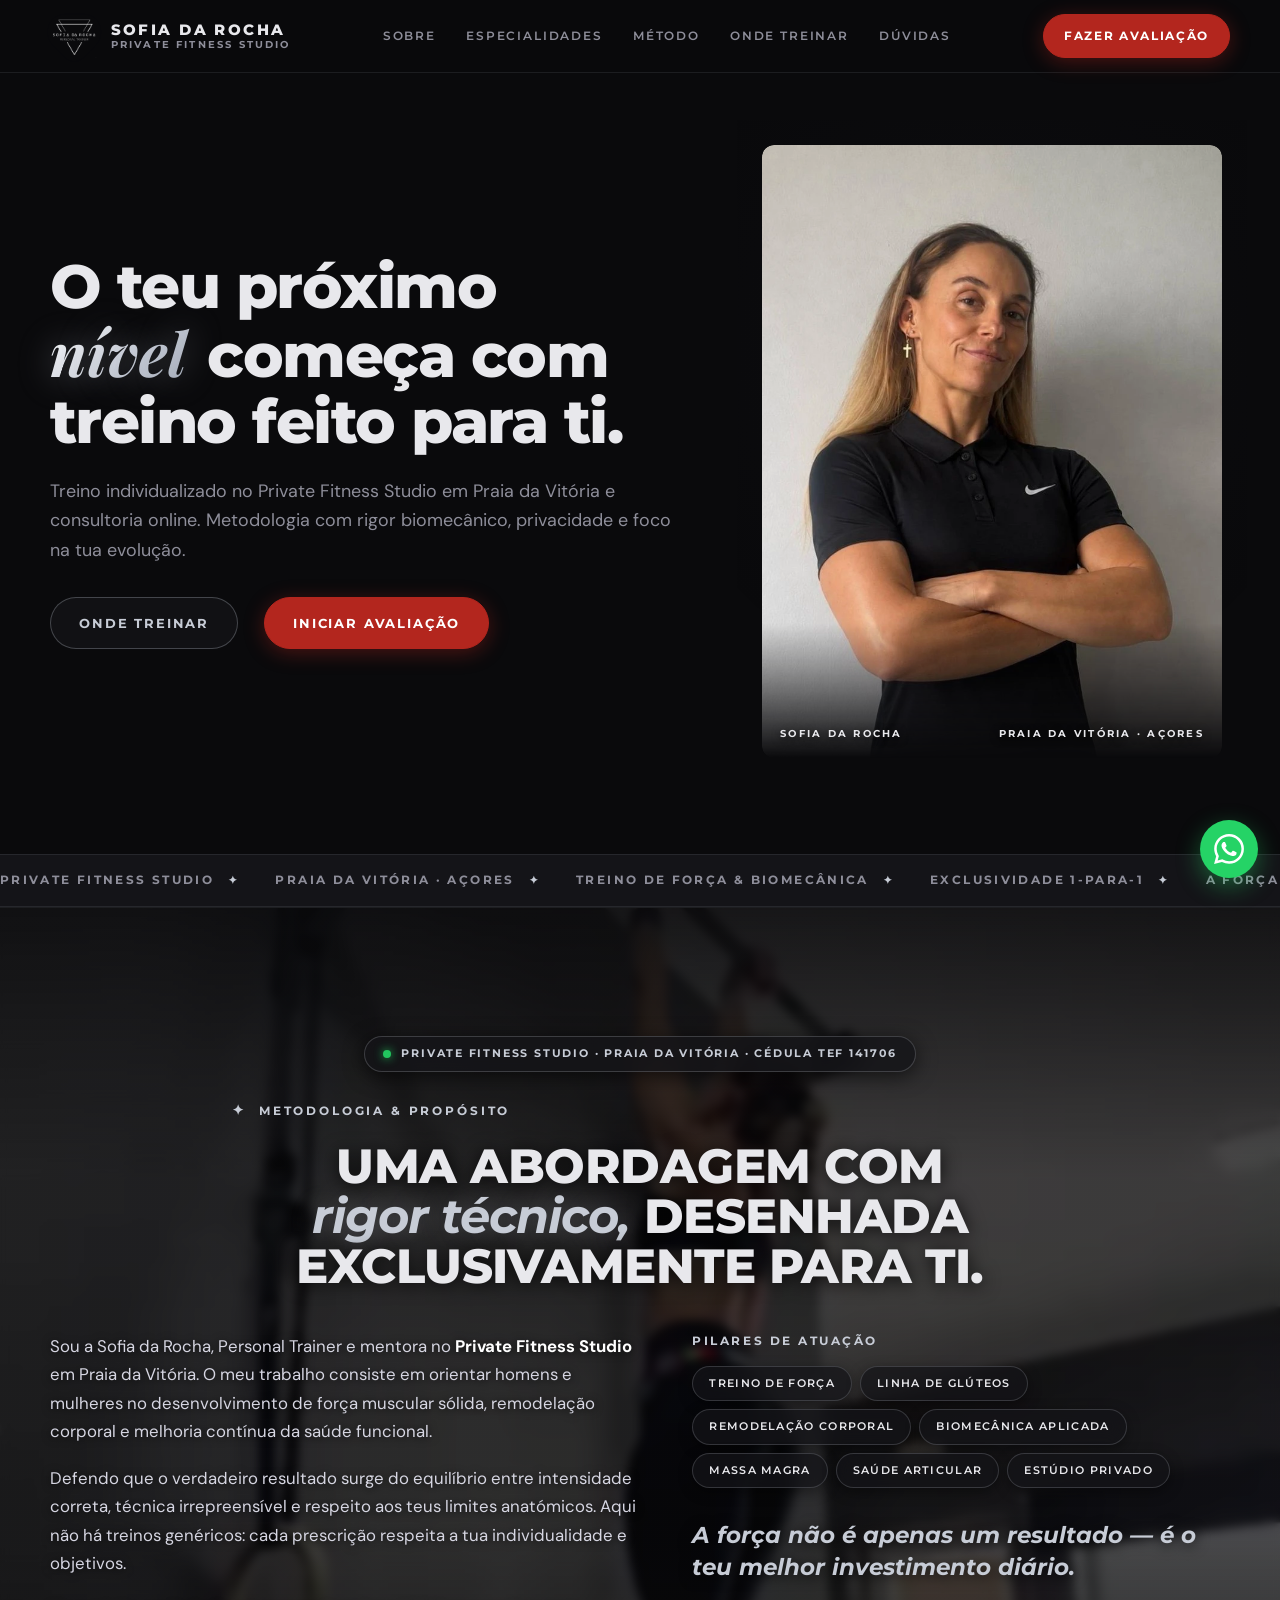
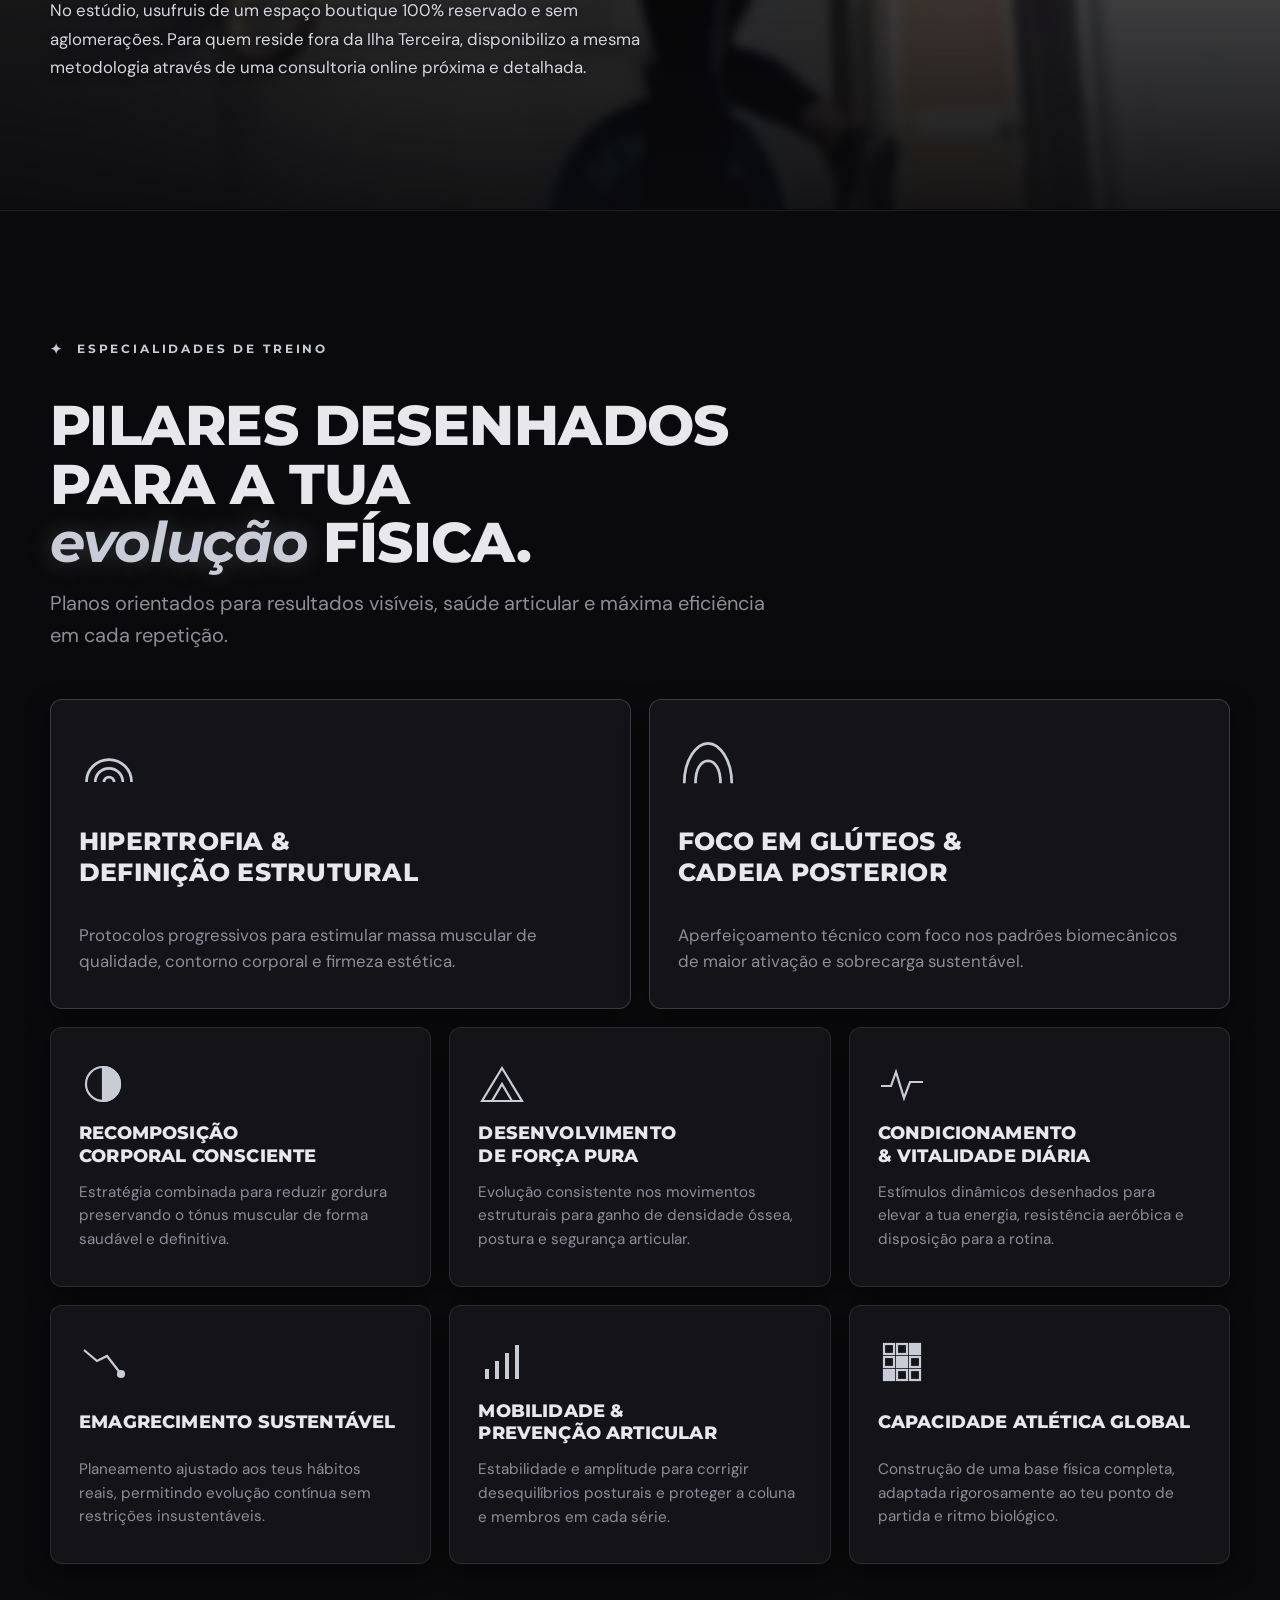
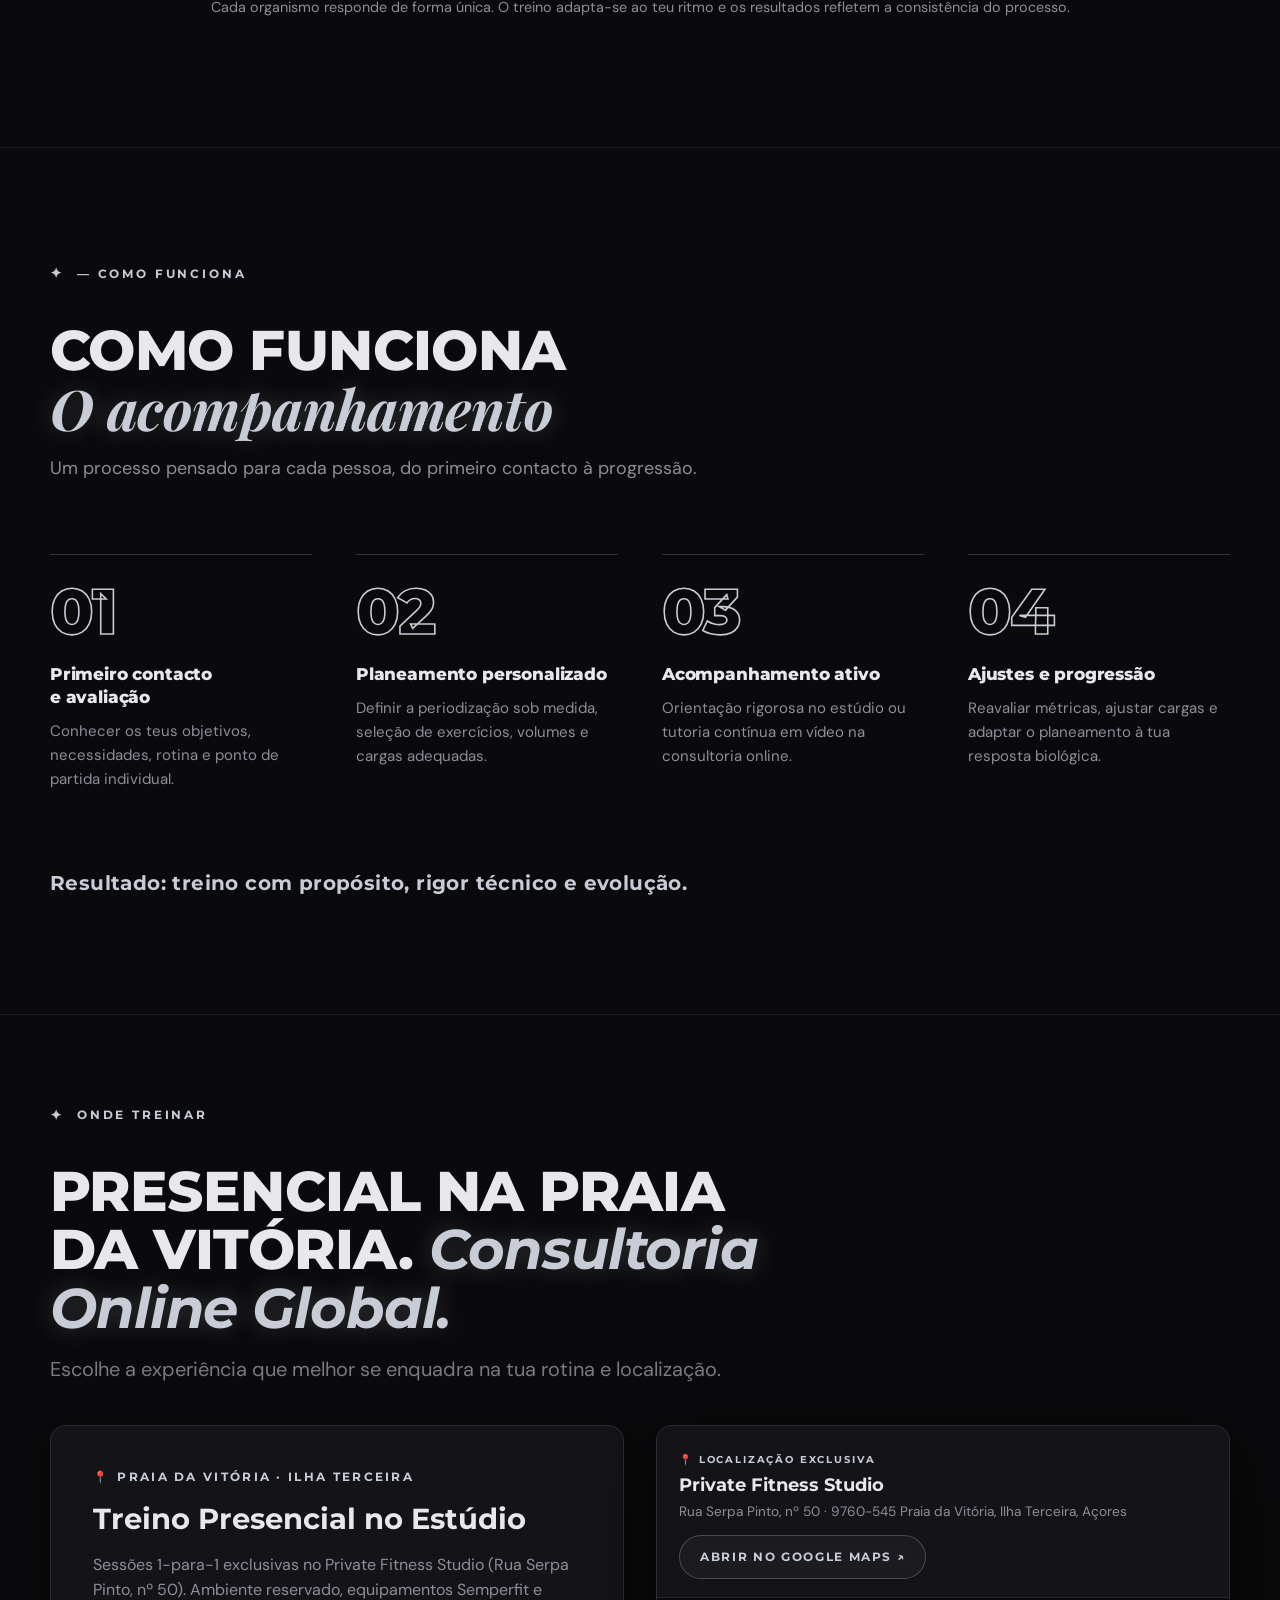
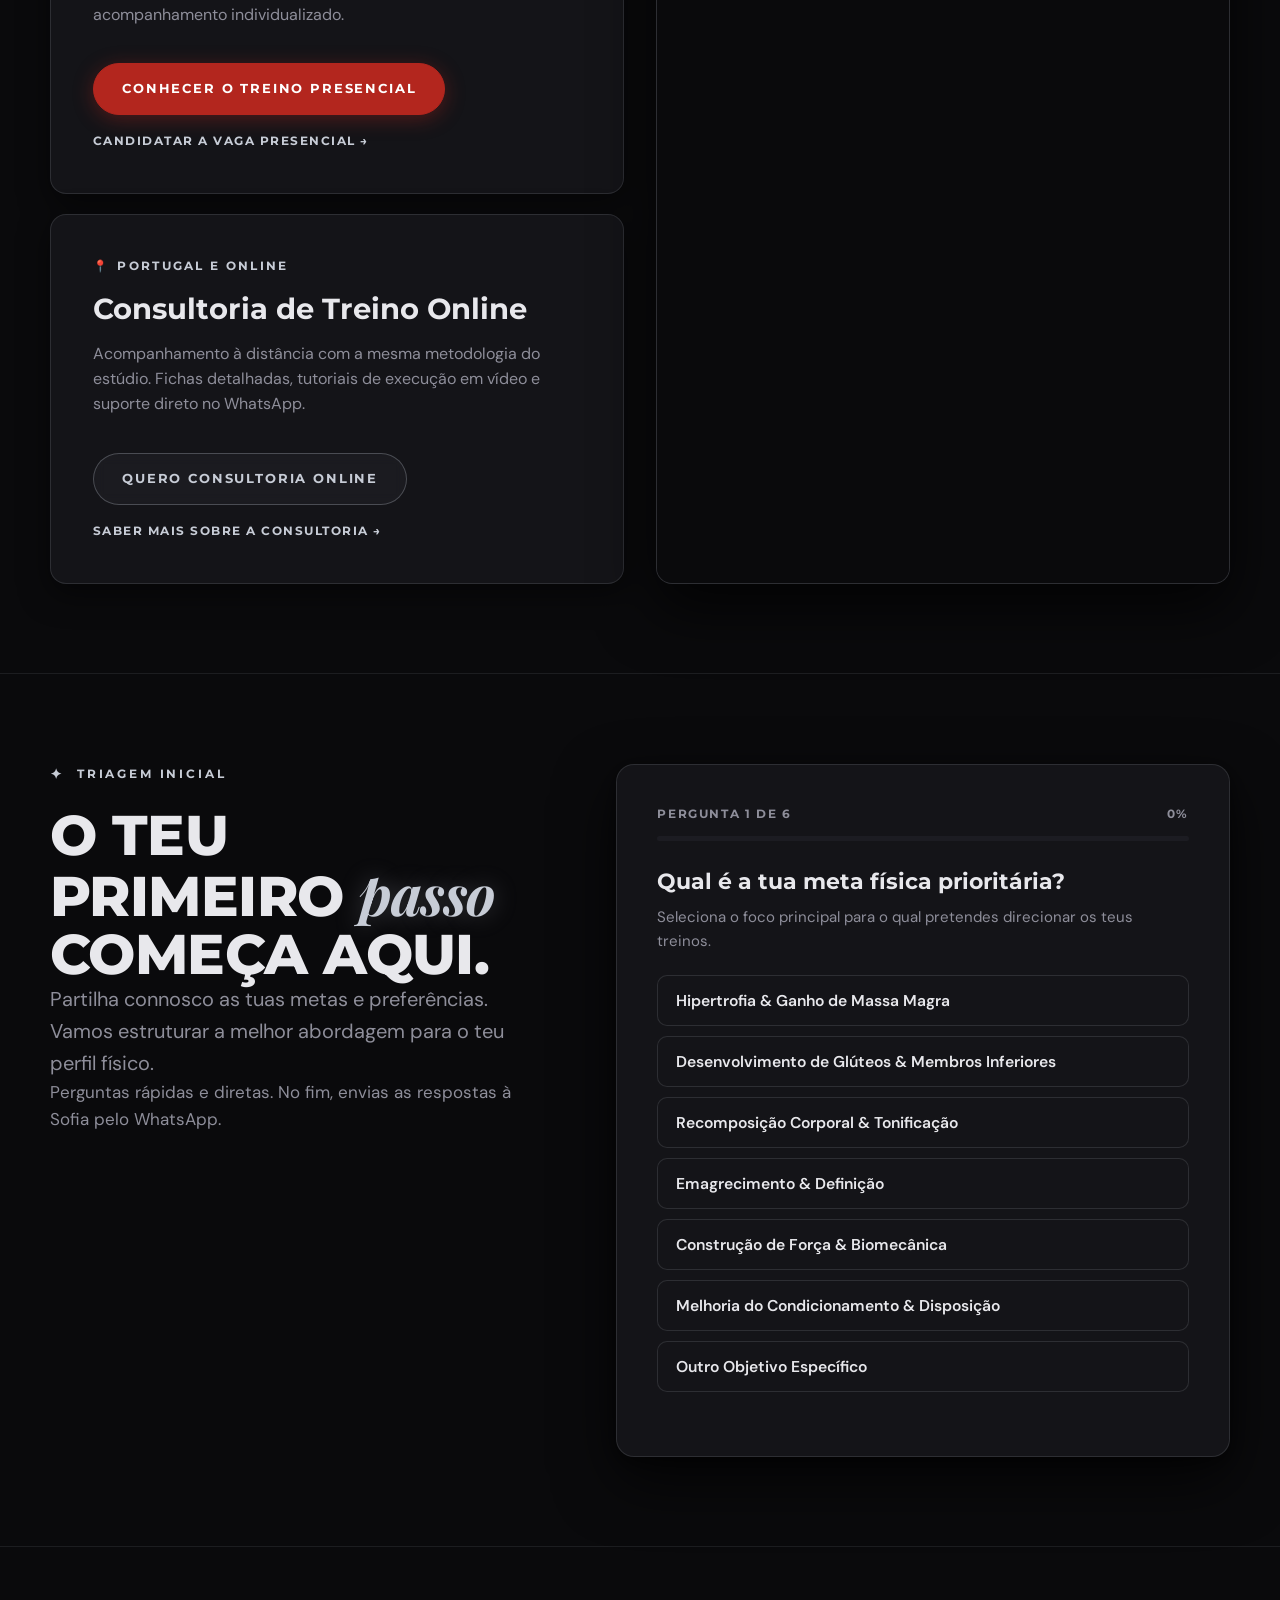
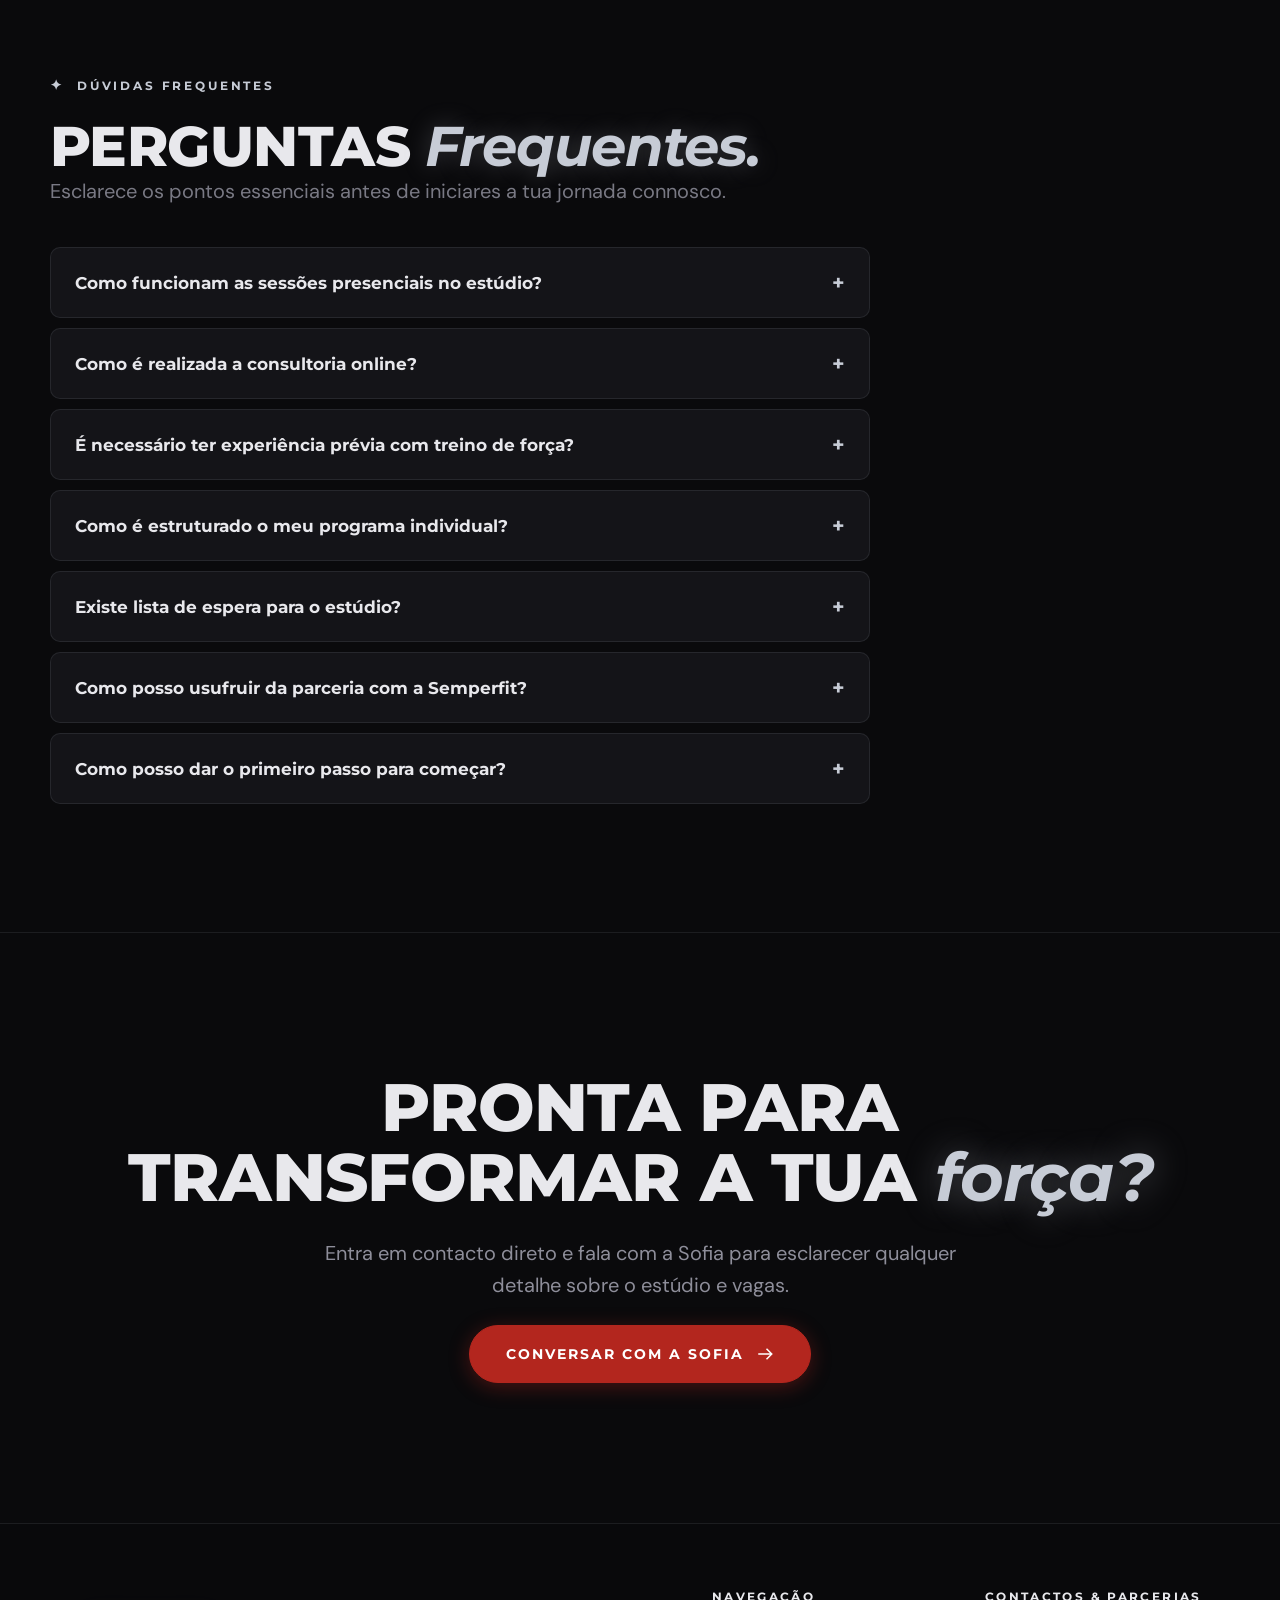
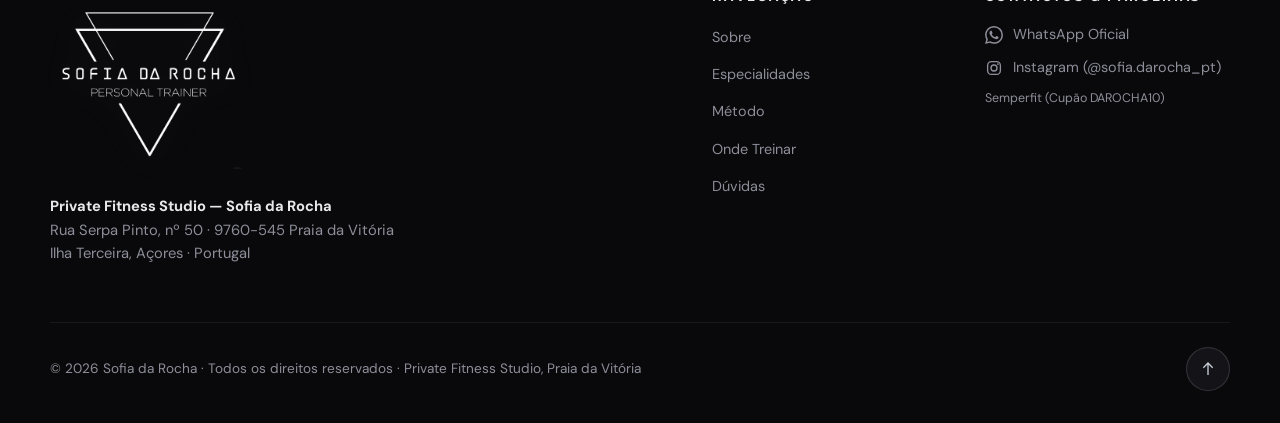
==== commit 0c1565f2: "fix(nav): change header CTA from Marcar Consulta to Fazer Avaliação" ====
--- a/index.html
+++ b/index.html
@@ -104,7 +104,7 @@
       <nav class="nav" id="nav" aria-label="Navegação Principal"></nav>
       <div class="hdr-end">
         <a class="btn btn-primary btn-sm hdr-cta" data-wa="avaliacao" href="https://wa.me/message/EO23MIJJ4U2SN1" target="_blank" rel="noopener">
-          Marcar Consulta
+          Fazer Avaliação
         </a>
         <button class="burger" id="burger" type="button" aria-label="Abrir menu de navegação" aria-expanded="false" aria-controls="mnav">
           <span></span>
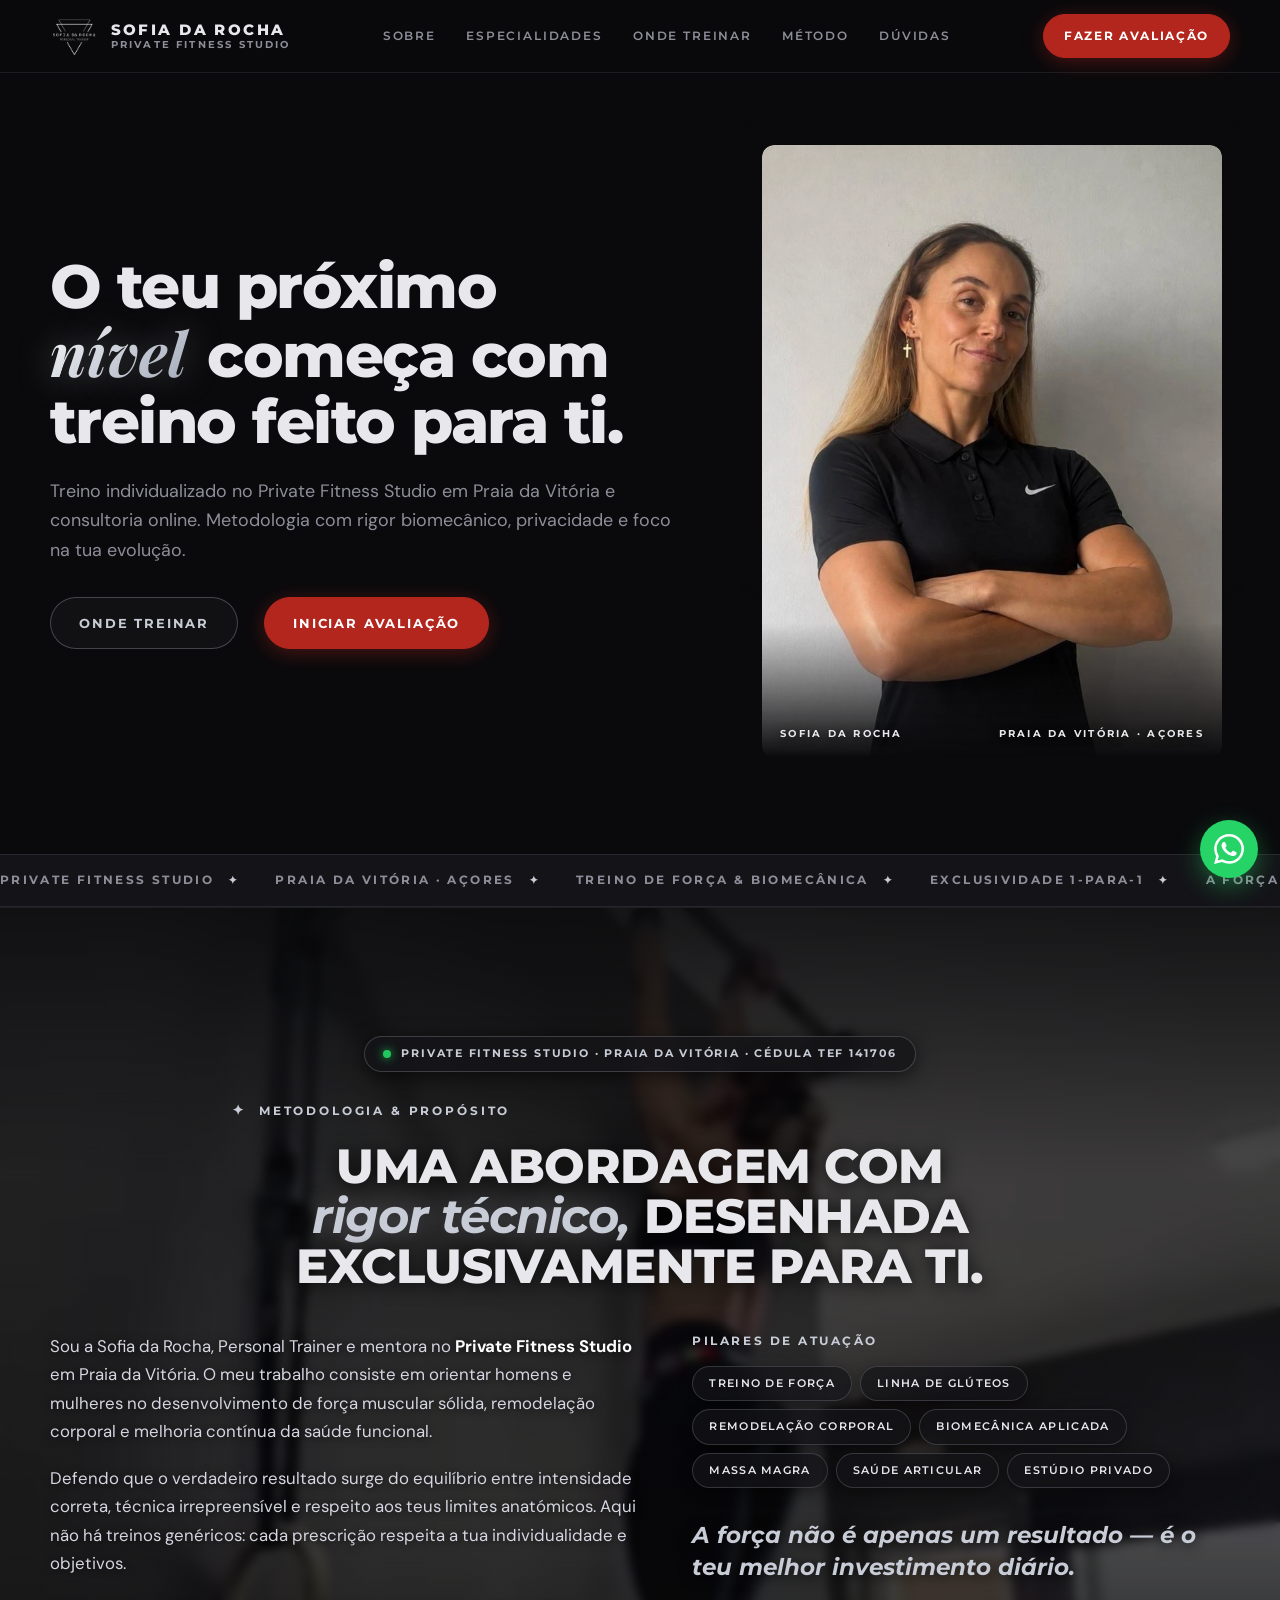
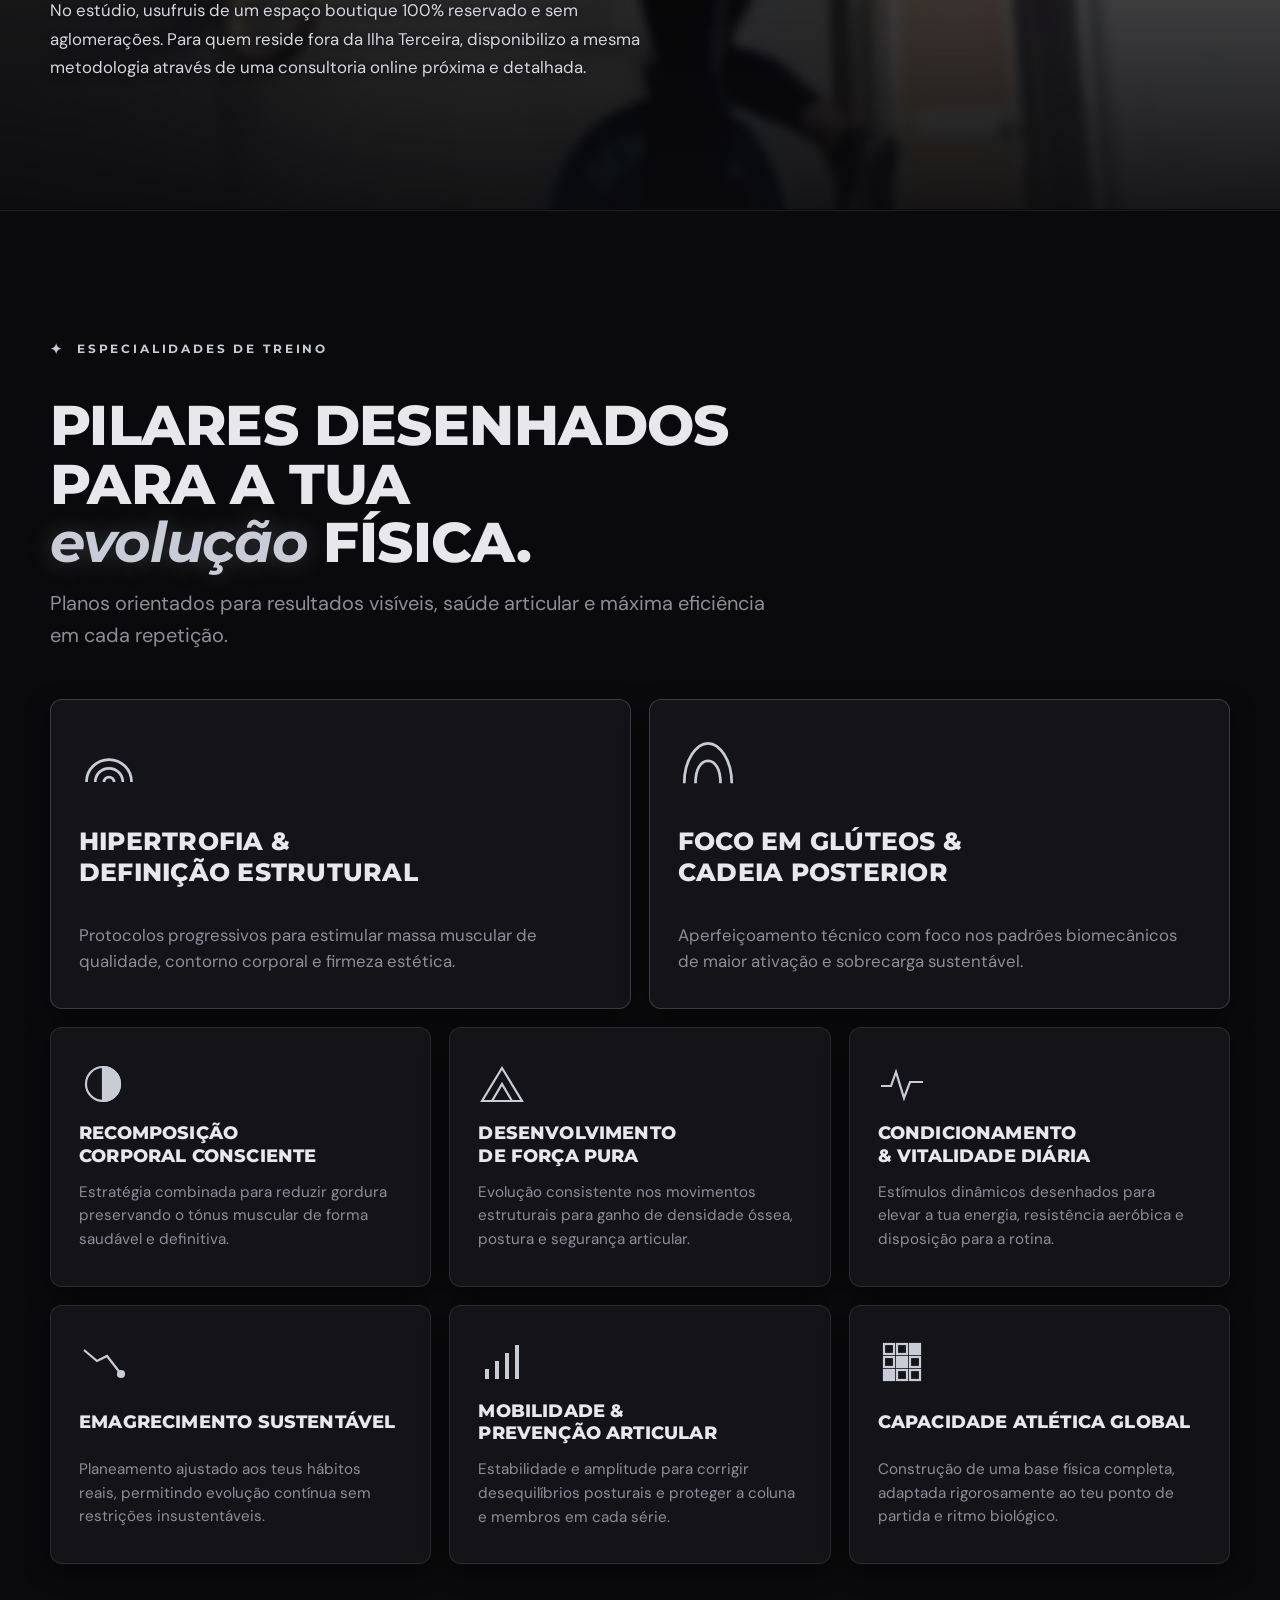
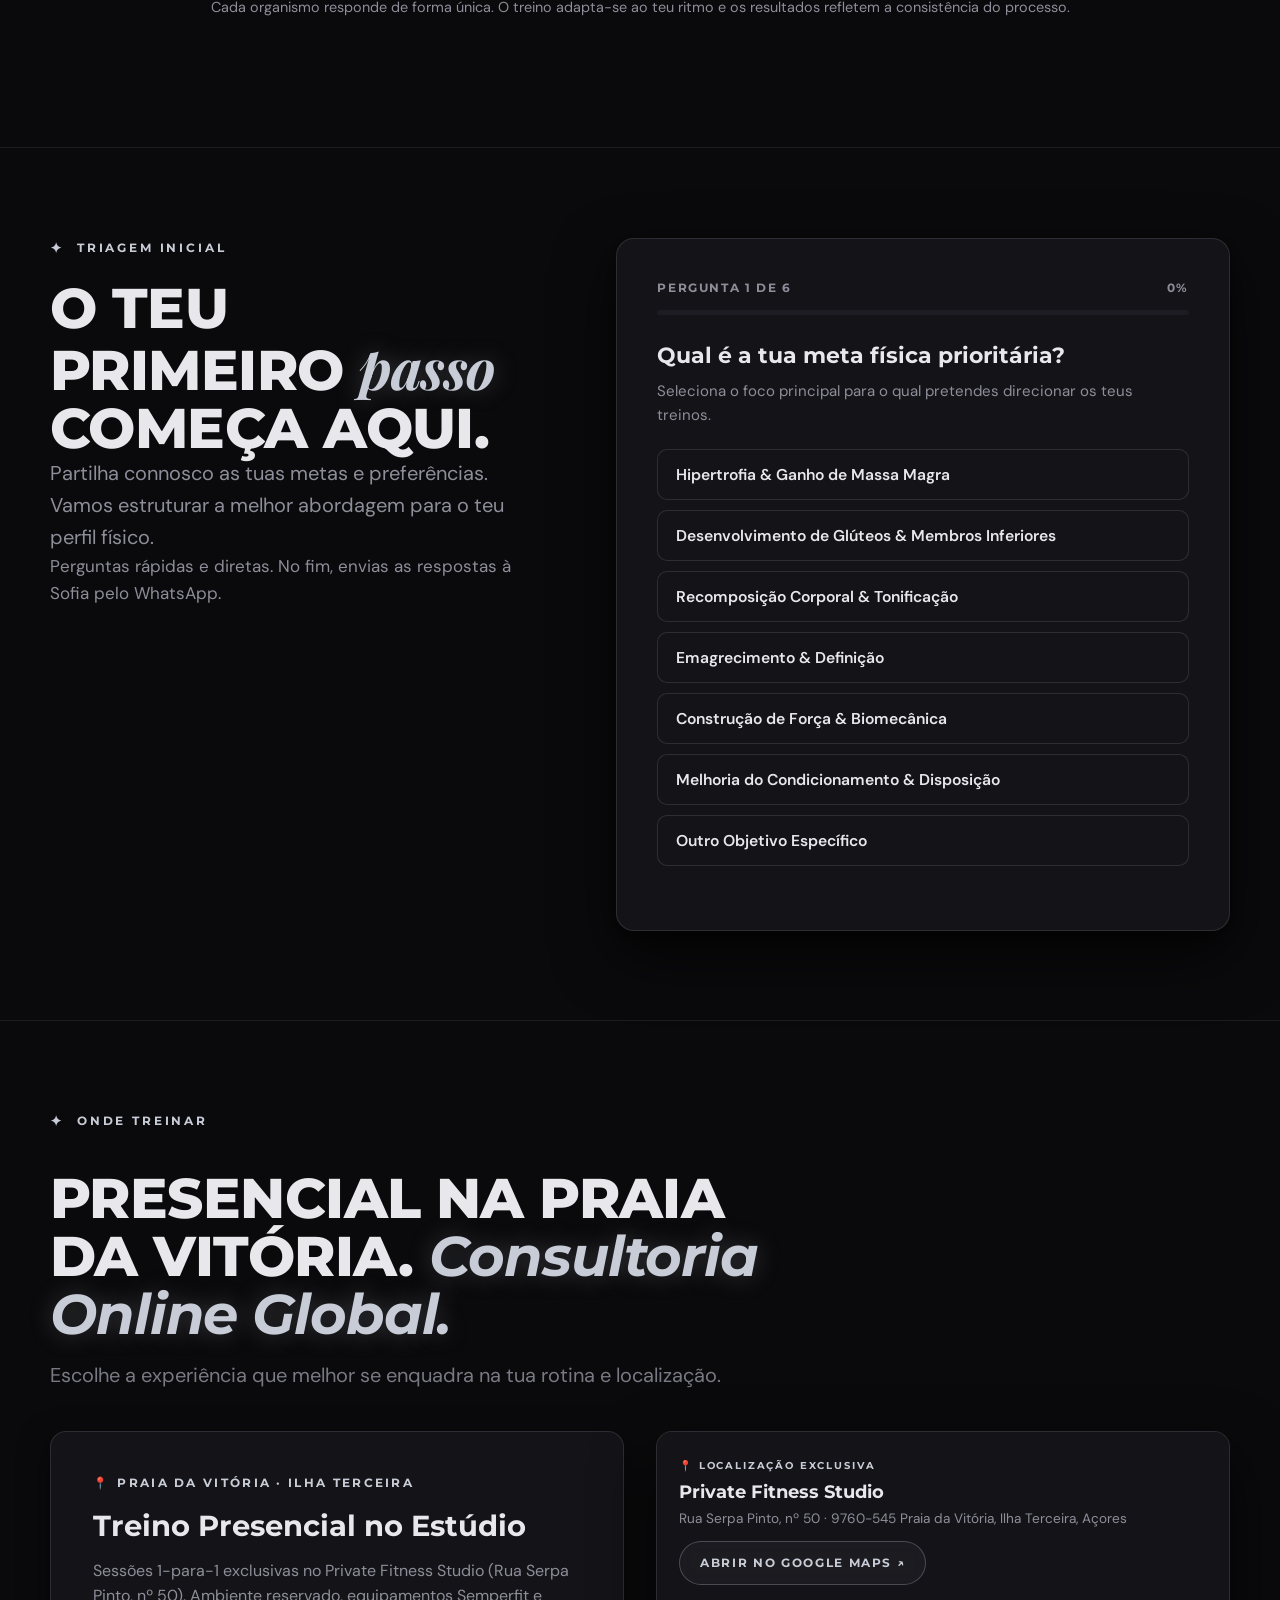
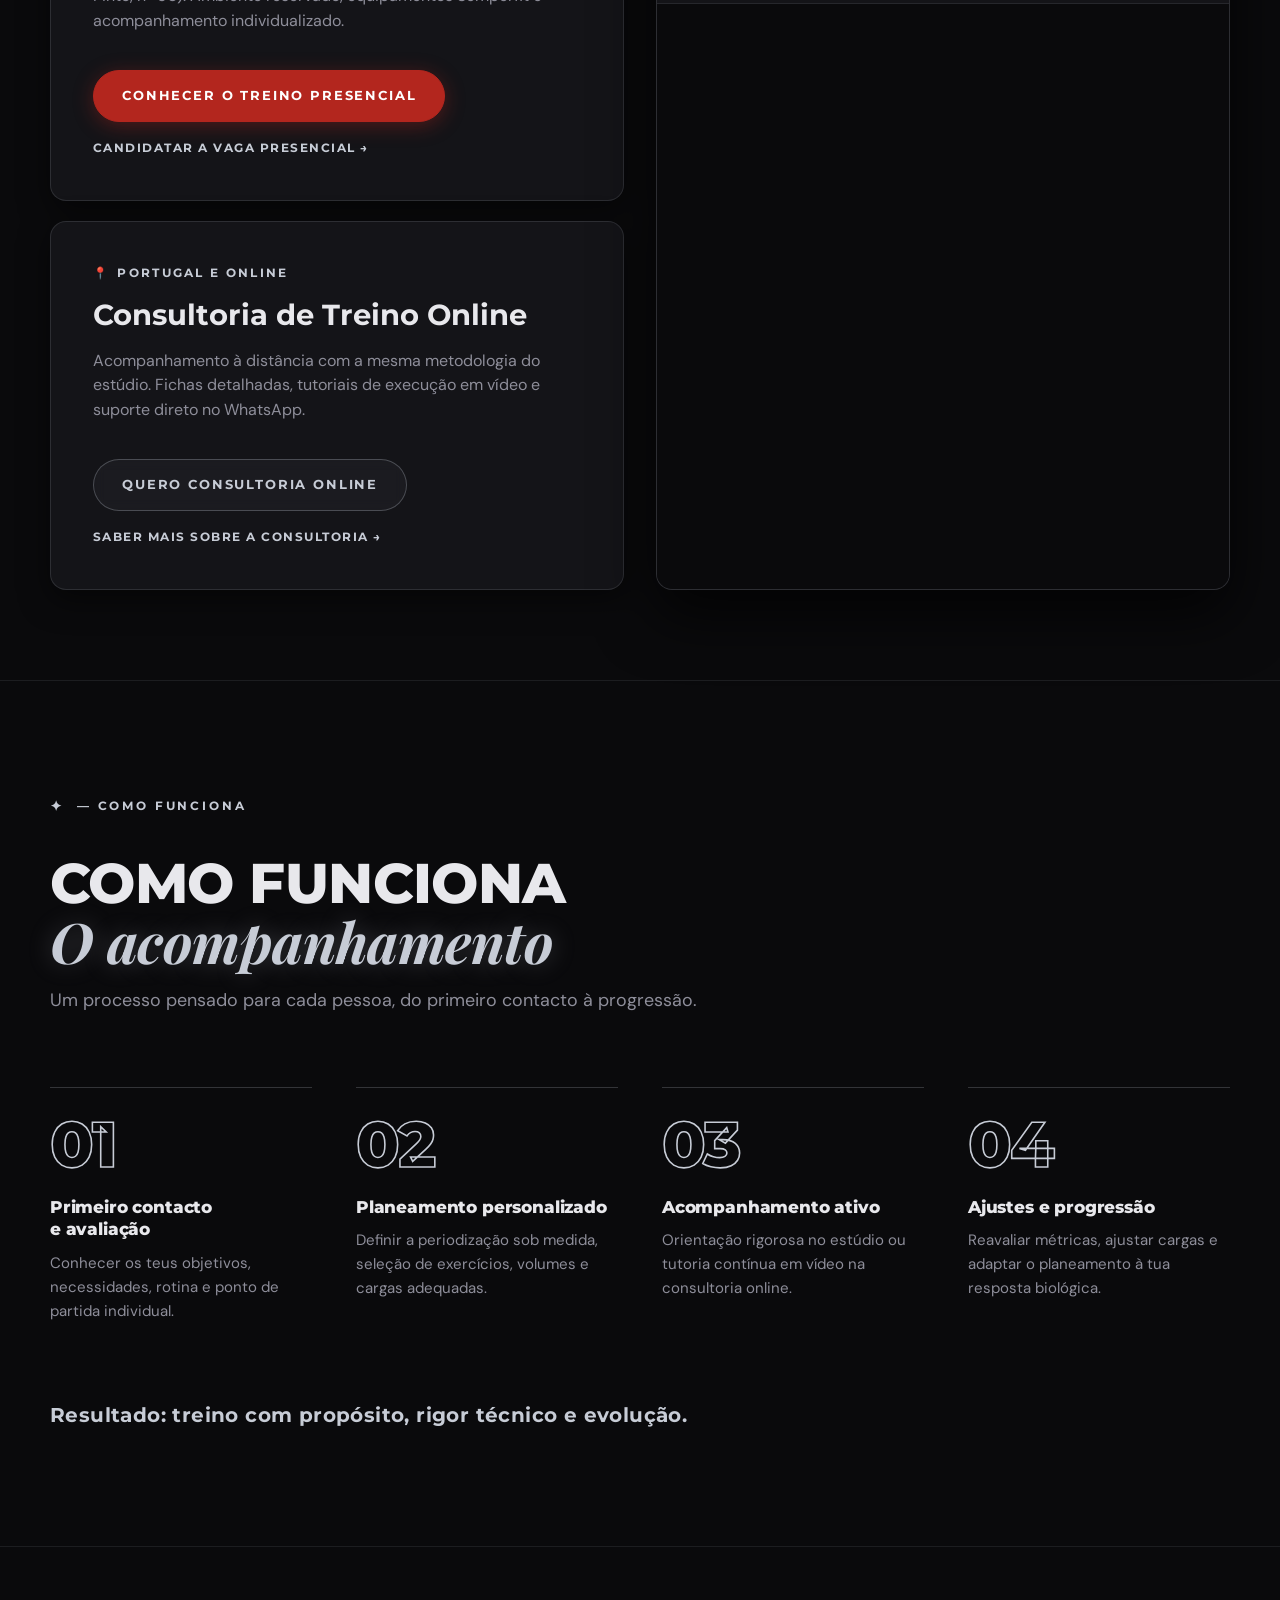
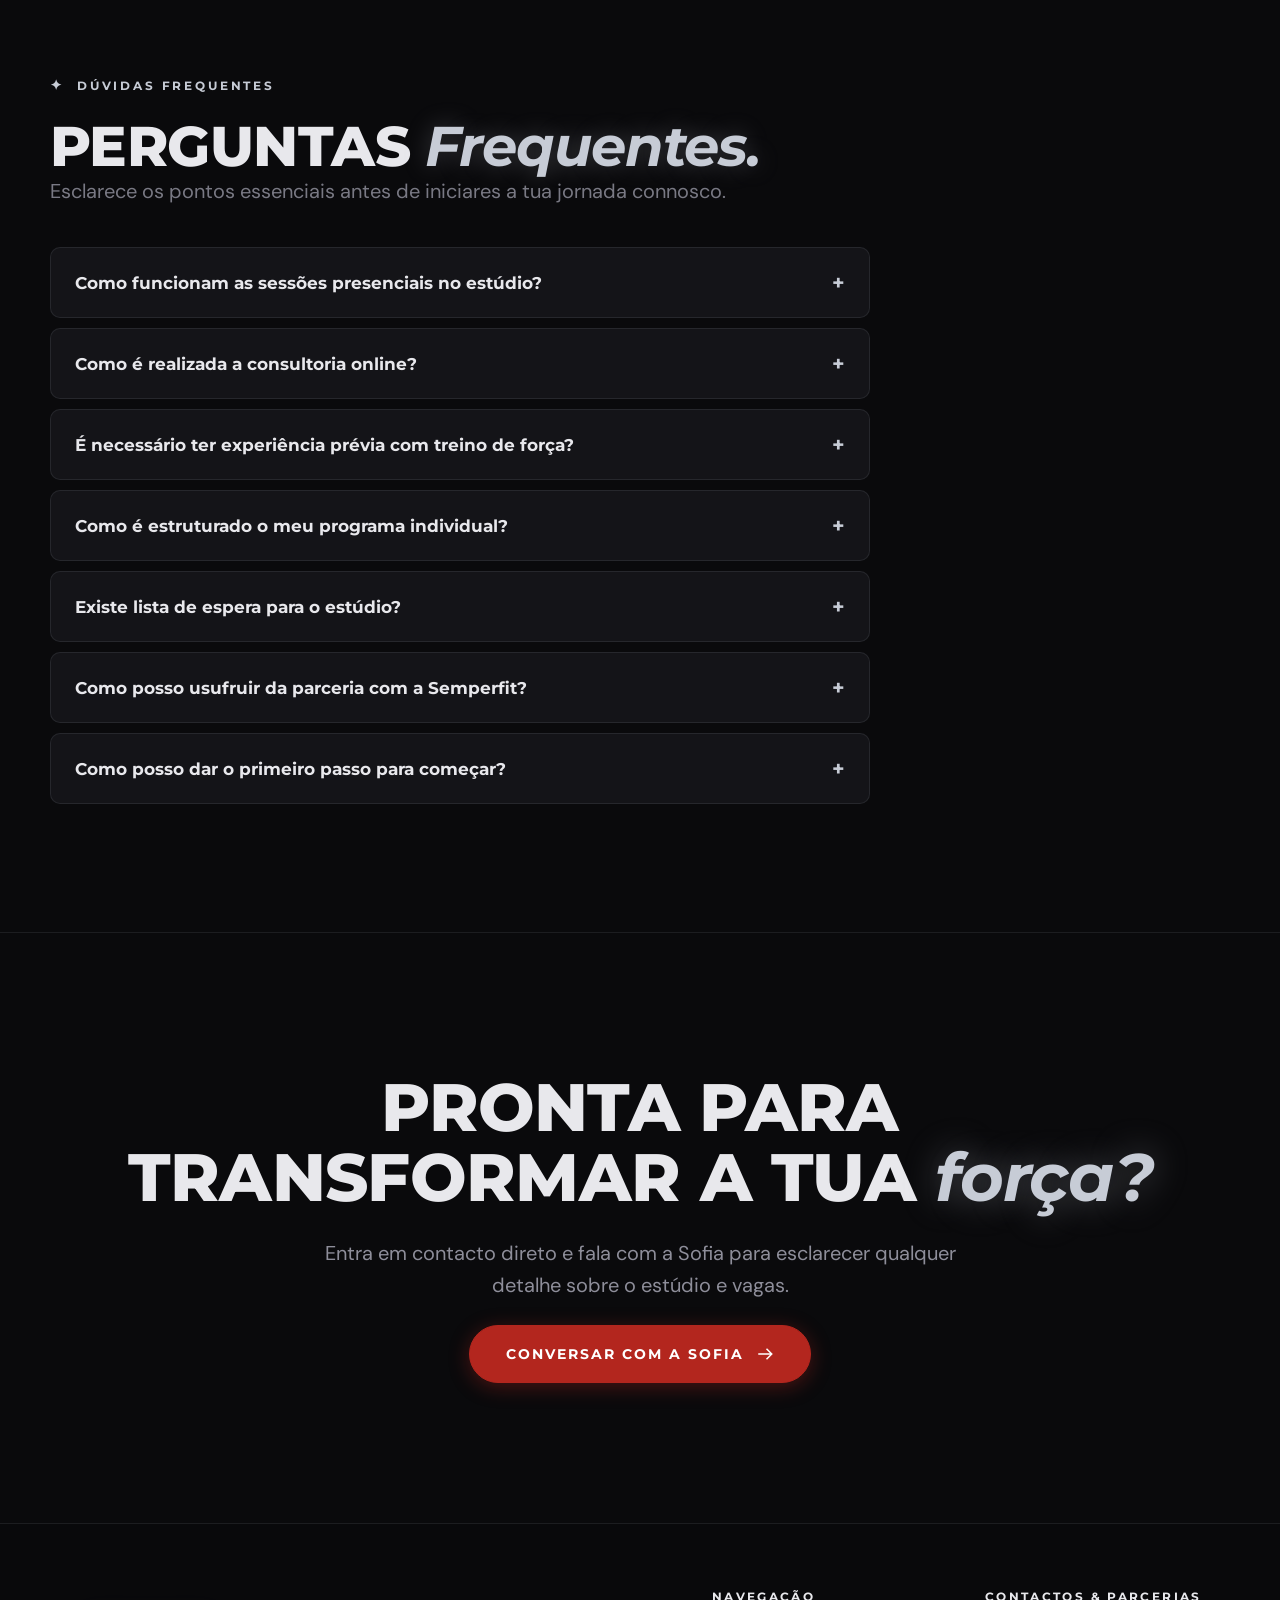
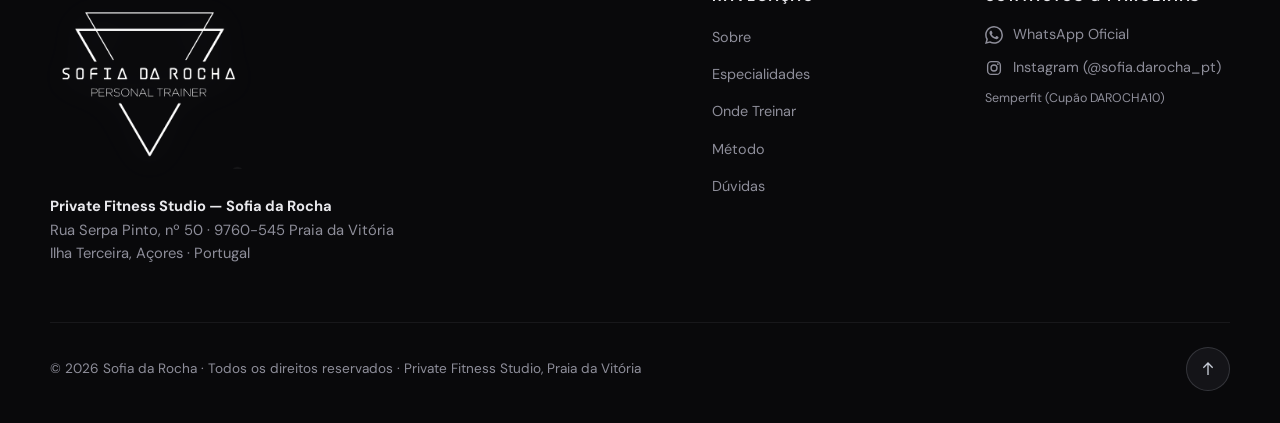
==== commit a5eb91a6: "refactor(layout): swap questionnaire and como-funciona sections" ====
--- a/index.html
+++ b/index.html
@@ -218,16 +218,27 @@
       </div>
     </section>
 
-    <!-- O MÉTODO PASSO A PASSO (DARK METAL & AÇO) -->
-    <section class="process metal-process" id="como-funciona" aria-labelledby="h-proc">
-      <div class="wrap">
-        <div class="head" data-reveal>
-          <p class="kicker">— COMO FUNCIONA</p>
-          <h2 id="h-proc">COMO FUNCIONA<br><em>O acompanhamento</em></h2>
-          <p class="lead">Um processo pensado para cada pessoa, do primeiro contacto à progressão.</p>
-        </div>
-        <ol class="steps" id="steps"></ol>
-        <p class="res" data-reveal>Resultado: treino com propósito, rigor técnico e evolução.</p>
+    <!-- QUESTIONÁRIO DE TRIAGEM -->
+    <section class="quiz" id="questionario" aria-labelledby="h-quiz">
+      <div class="wrap">
+        <div class="intro" data-reveal>
+          <p class="kicker">Triagem Inicial</p>
+          <h2 id="h-quiz">O teu primeiro <em class="hl hl-b">passo</em> começa aqui.</h2>
+          <p class="lead">Partilha connosco as tuas metas e preferências. Vamos estruturar a melhor abordagem para o teu perfil físico.</p>
+          <p class="priv">Perguntas rápidas e diretas. No fim, envias as respostas à Sofia pelo WhatsApp.</p>
+        </div>
+        <div class="qcard" data-reveal style="--d:.1s">
+          <div class="qtop">
+            <span id="q-count">Pergunta 1 de 6</span>
+            <span id="q-pct">0%</span>
+          </div>
+          <div class="bar" id="q-bar" role="progressbar" aria-valuenow="0" aria-valuemin="0" aria-valuemax="100" aria-label="Progresso do questionário">
+            <i></i>
+          </div>
+          <div class="stage" id="stage" tabindex="-1"></div>
+          <div class="err" id="q-err" role="alert"></div>
+          <div class="qnav" id="q-nav"></div>
+        </div>
       </div>
     </section>
 
@@ -274,27 +285,16 @@
       </div>
     </section>
 
-    <!-- QUESTIONÁRIO DE TRIAGEM -->
-    <section class="quiz" id="questionario" aria-labelledby="h-quiz">
-      <div class="wrap">
-        <div class="intro" data-reveal>
-          <p class="kicker">Triagem Inicial</p>
-          <h2 id="h-quiz">O teu primeiro <em class="hl hl-b">passo</em> começa aqui.</h2>
-          <p class="lead">Partilha connosco as tuas metas e preferências. Vamos estruturar a melhor abordagem para o teu perfil físico.</p>
-          <p class="priv">Perguntas rápidas e diretas. No fim, envias as respostas à Sofia pelo WhatsApp.</p>
-        </div>
-        <div class="qcard" data-reveal style="--d:.1s">
-          <div class="qtop">
-            <span id="q-count">Pergunta 1 de 6</span>
-            <span id="q-pct">0%</span>
-          </div>
-          <div class="bar" id="q-bar" role="progressbar" aria-valuenow="0" aria-valuemin="0" aria-valuemax="100" aria-label="Progresso do questionário">
-            <i></i>
-          </div>
-          <div class="stage" id="stage" tabindex="-1"></div>
-          <div class="err" id="q-err" role="alert"></div>
-          <div class="qnav" id="q-nav"></div>
-        </div>
+    <!-- O MÉTODO PASSO A PASSO (DARK METAL & AÇO) -->
+    <section class="process metal-process" id="como-funciona" aria-labelledby="h-proc">
+      <div class="wrap">
+        <div class="head" data-reveal>
+          <p class="kicker">— COMO FUNCIONA</p>
+          <h2 id="h-proc">COMO FUNCIONA<br><em>O acompanhamento</em></h2>
+          <p class="lead">Um processo pensado para cada pessoa, do primeiro contacto à progressão.</p>
+        </div>
+        <ol class="steps" id="steps"></ol>
+        <p class="res" data-reveal>Resultado: treino com propósito, rigor técnico e evolução.</p>
       </div>
     </section>
 
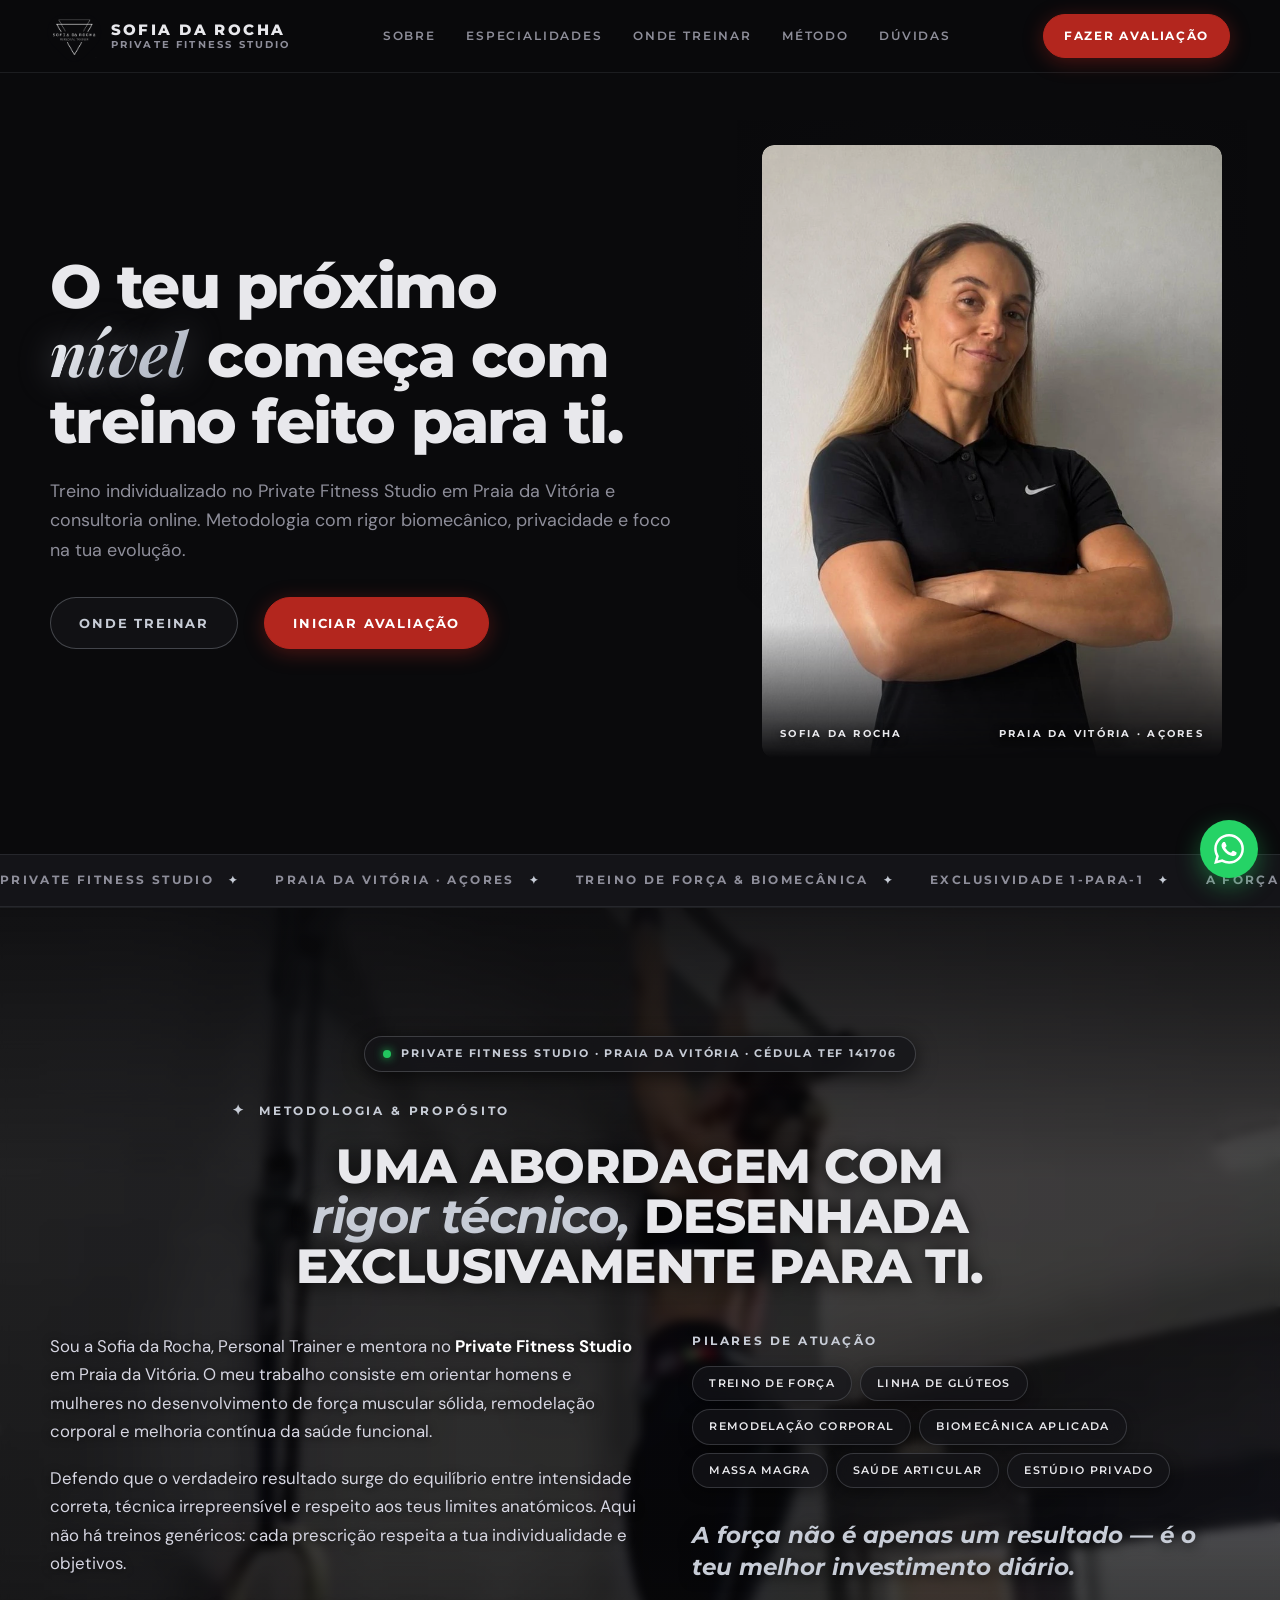
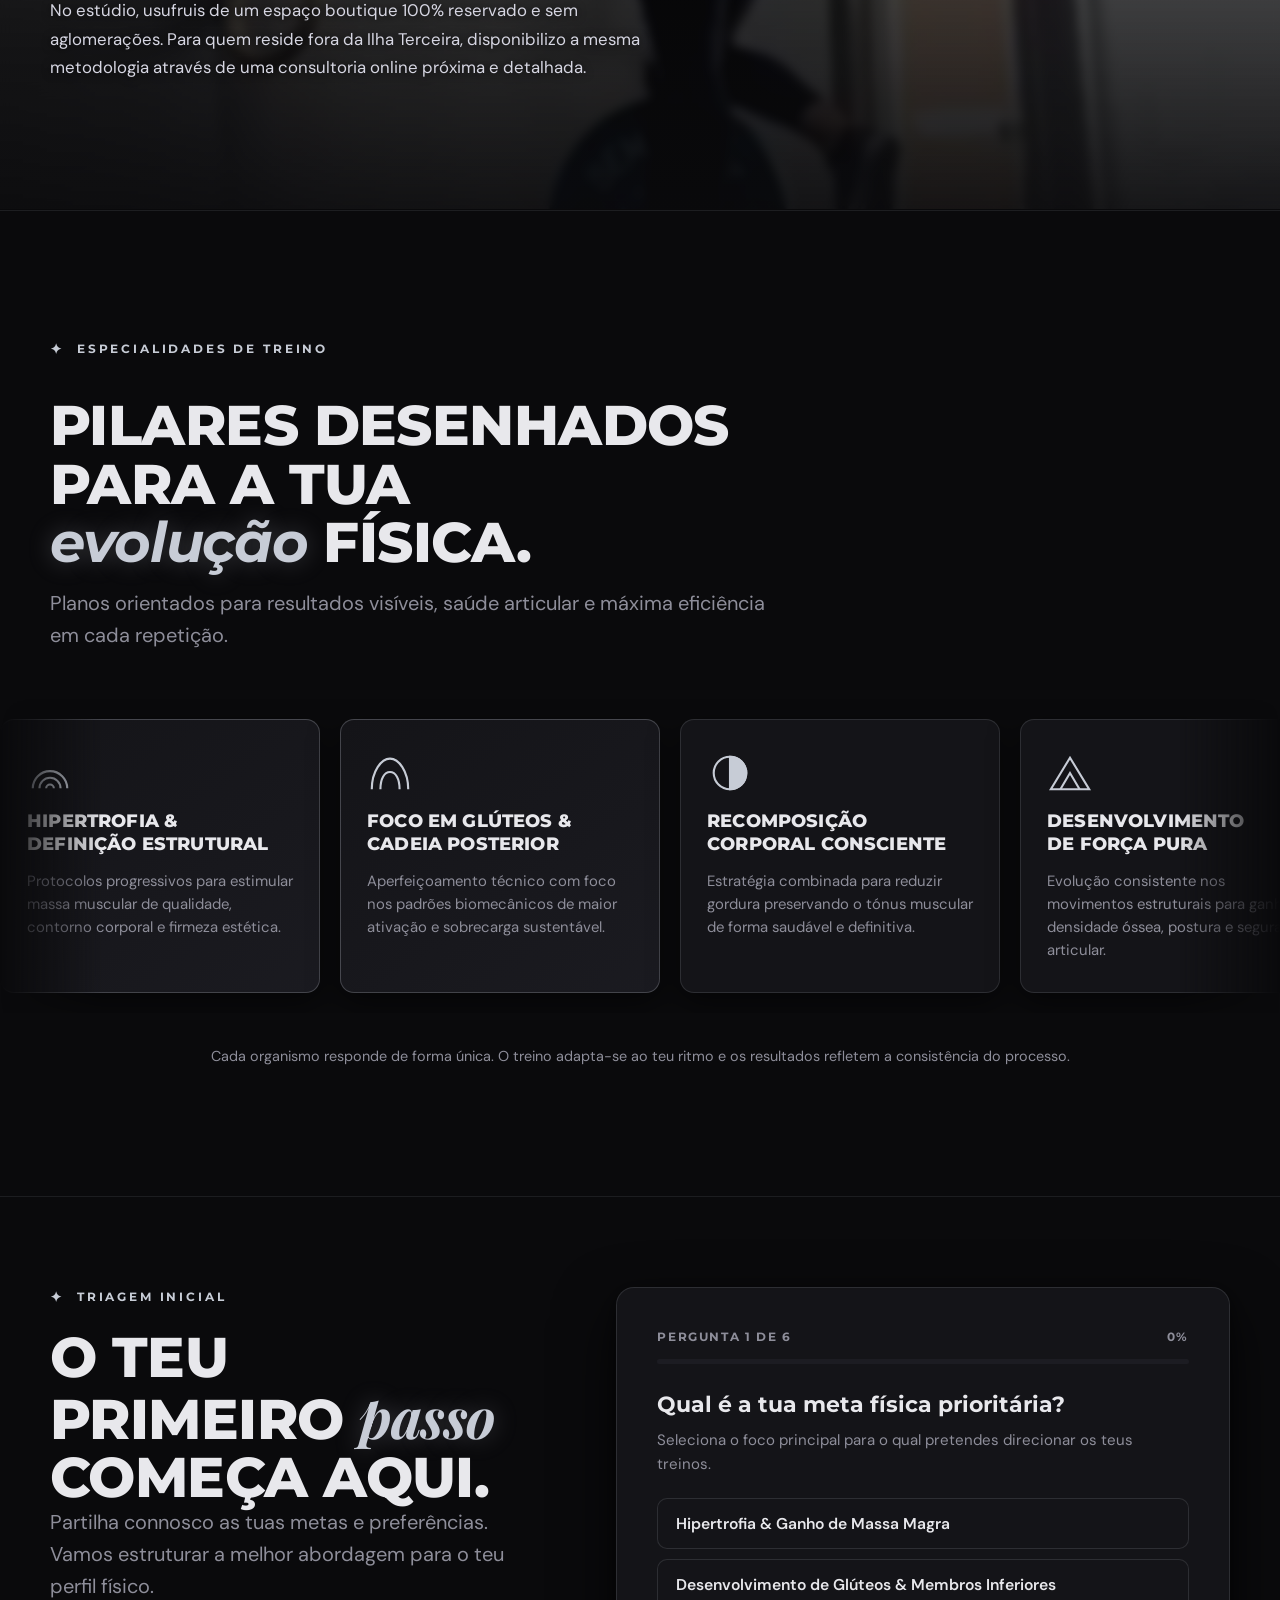
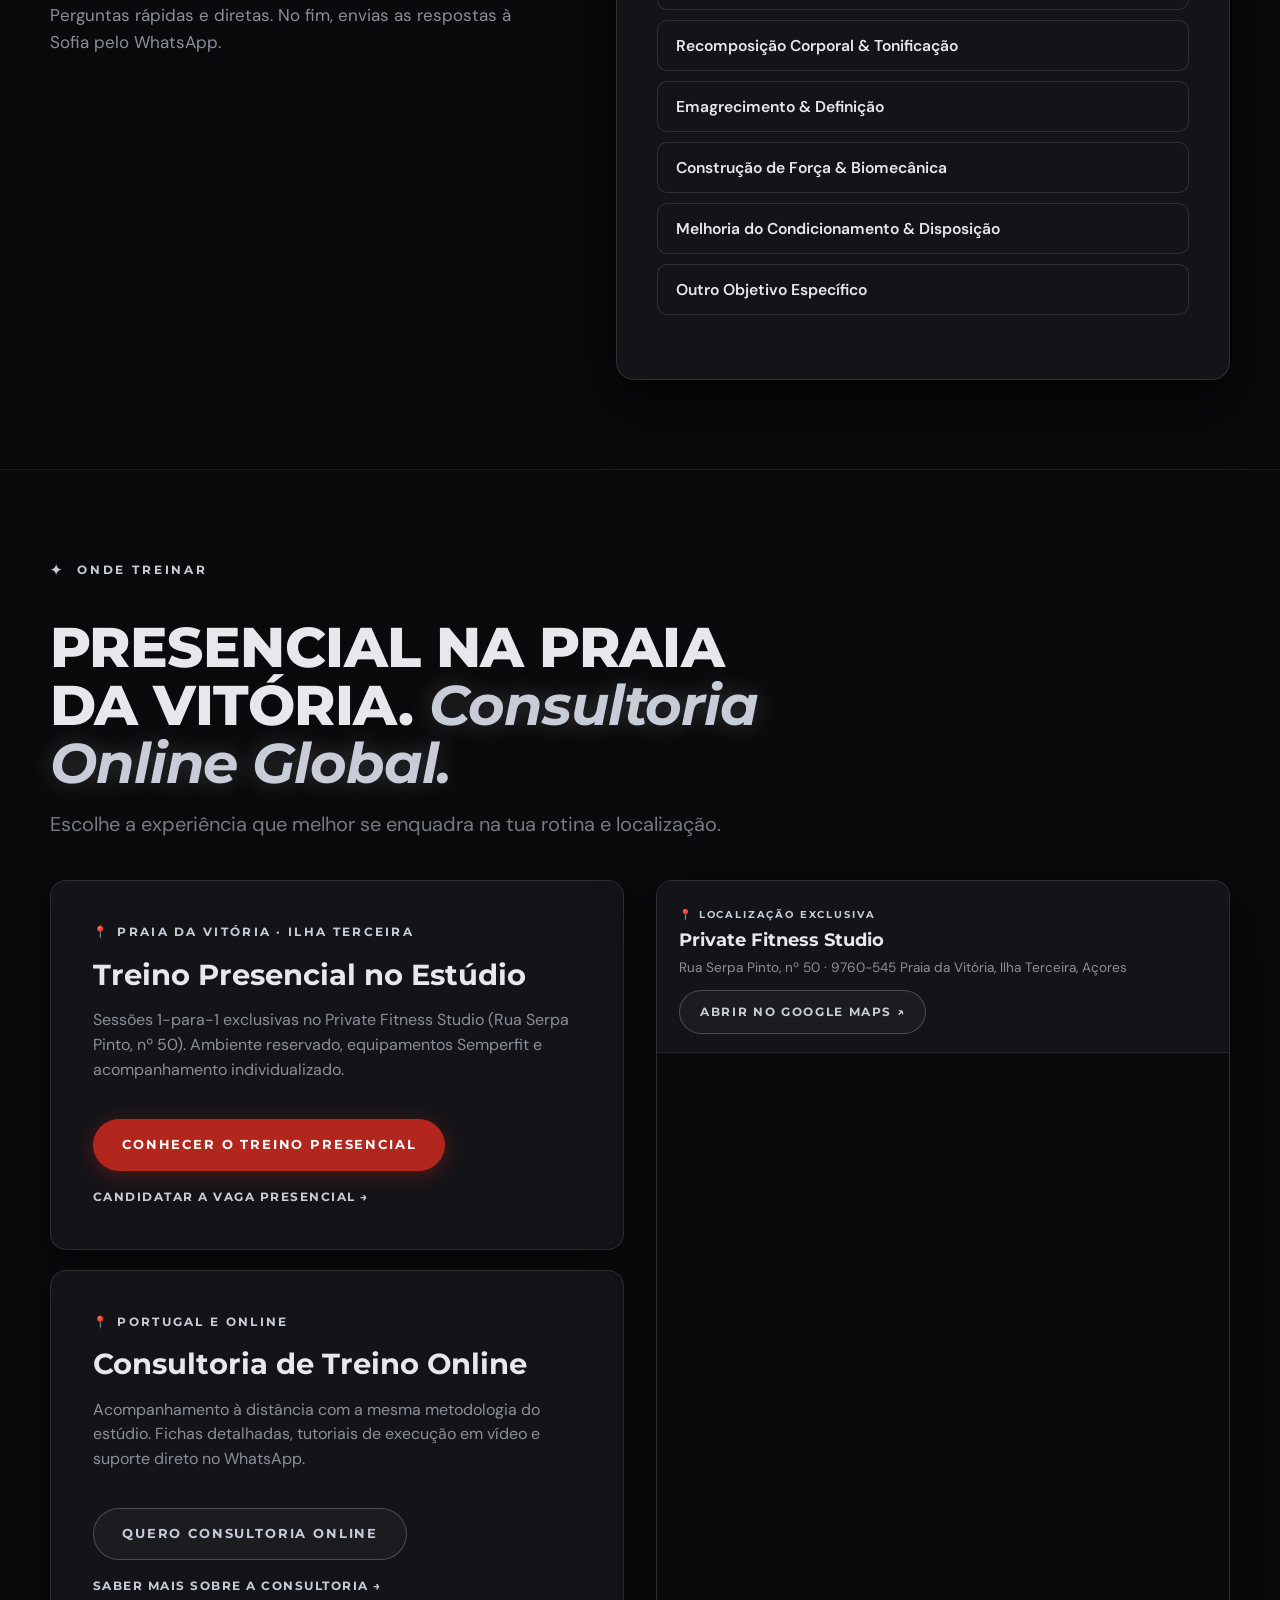
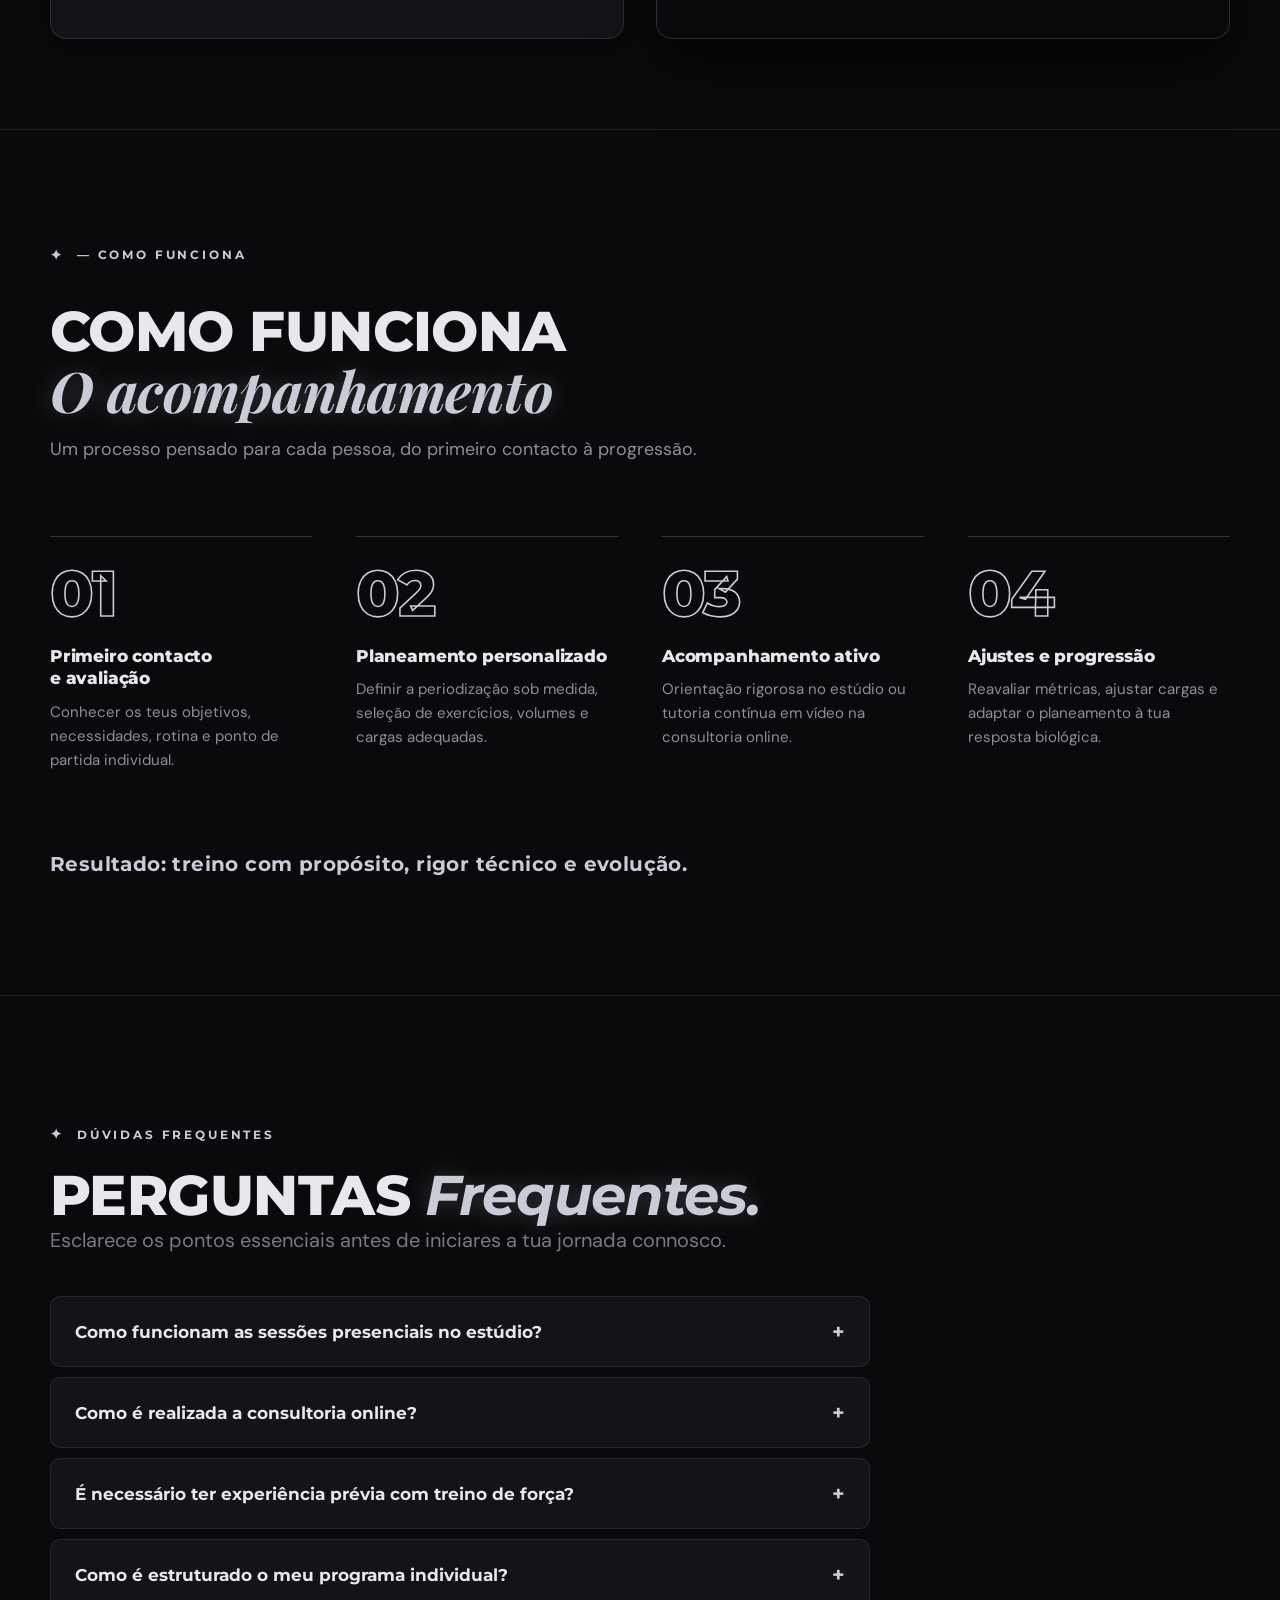
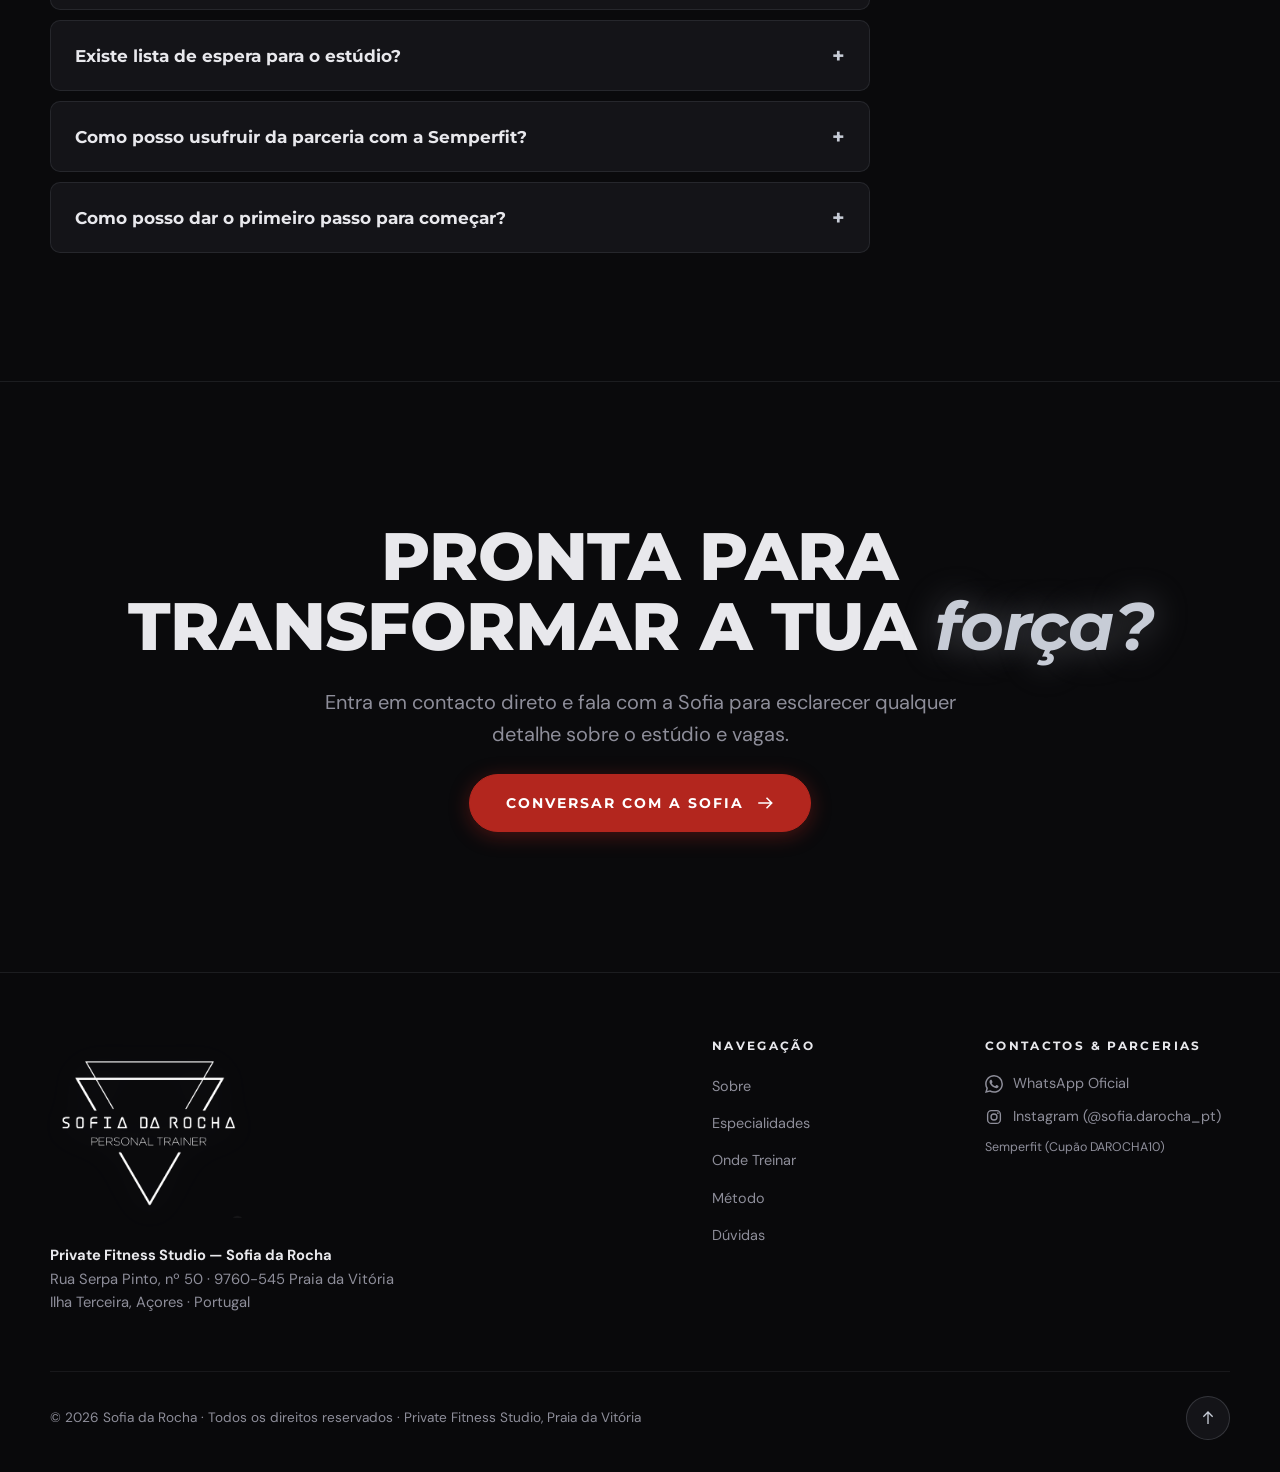
==== commit bc8deba0: "feat: infinite marquee for specialization cards and instant video startup on mobile" ====
--- a/index.html
+++ b/index.html
@@ -85,7 +85,7 @@
 
   <!-- VÍDEO DE FUNDO SMOOTH SCROLL (EQUIPAMENTOS FLUTUANDO) -->
   <div class="site-scroll-video-wrap" aria-hidden="true" id="site-scroll-video-wrap">
-    <video class="site-scroll-video" id="site-scroll-video" autoplay loop muted playsinline preload="auto">
+    <video class="site-scroll-video" id="site-scroll-video" autoplay loop muted playsinline webkit-playsinline x5-playsinline preload="auto">
       <source src="assets/secaosmooth.mp4" type="video/mp4">
     </video>
     <div class="site-scroll-overlay"></div>
@@ -205,7 +205,7 @@
       </div>
     </section>
 
-    <!-- ÁREAS DE ESPECIALIZAÇÃO (Grid Alternado) -->
+    <!-- ÁREAS DE ESPECIALIZAÇÃO (Loop Horizontal de Cards) -->
     <section class="areas dark" id="areas" aria-labelledby="h-areas">
       <div class="wrap">
         <div class="head" data-reveal>
@@ -213,7 +213,11 @@
           <h2 id="h-areas">Pilares desenhados para a tua <em>evolução</em> física.</h2>
           <p class="lead">Planos orientados para resultados visíveis, saúde articular e máxima eficiência em cada repetição.</p>
         </div>
-        <div class="focus-grid" id="focus-grid"></div>
+      </div>
+      <div class="focus-marquee" id="focus-marquee" aria-label="Especialidades em loop contínuo">
+        <div class="focus-track" id="focus-grid"></div>
+      </div>
+      <div class="wrap">
         <p class="note">Cada organismo responde de forma única. O treino adapta-se ao teu ritmo e os resultados refletem a consistência do processo.</p>
       </div>
     </section>
--- a/style.css
+++ b/style.css
@@ -875,65 +875,117 @@
   max-width: 60ch;
 }
 .areas h2 em { color: var(--accent-metal); }
-.focus-grid {
-  display: grid;
-  gap: 16px;
-}
-@media (min-width: 700px) {
-  .focus-grid { grid-template-columns: repeat(2, 1fr); }
-}
-@media (min-width: 1000px) {
-  .focus-grid { grid-template-columns: repeat(12, 1fr); gap: 18px; }
+
+/* CARROSSEL EM LOOP CONTÍNUO (Marquee da direita para a esquerda) */
+.focus-marquee {
+  position: relative;
+  width: 100%;
+  overflow: hidden;
+  padding: 20px 0;
+  mask-image: linear-gradient(to right, transparent 0%, #000 8%, #000 92%, transparent 100%);
+  -webkit-mask-image: linear-gradient(to right, transparent 0%, #000 8%, #000 92%, transparent 100%);
+}
+
+.focus-track {
+  display: flex;
+  gap: 20px;
+  width: max-content;
+  animation: focusMarquee 38s linear infinite;
+  will-change: transform;
+}
+
+.focus-marquee:hover .focus-track,
+.focus-marquee:focus-within .focus-track {
+  animation-play-state: paused;
+}
+
+@keyframes focusMarquee {
+  0% {
+    transform: translate3d(0, 0, 0);
+  }
+  100% {
+    transform: translate3d(-50%, 0, 0);
+  }
 }
 
 .fc {
   position: relative;
-  display: grid;
-  row-gap: 14px;
-  padding: 32px 28px 34px;
-  border-radius: 12px;
+  flex: 0 0 320px;
+  width: 320px;
+  min-height: 250px;
+  display: flex;
+  flex-direction: column;
+  justify-content: flex-start;
+  gap: 14px;
+  padding: 30px 26px;
+  border-radius: 14px;
   background: var(--surface);
-  border: 1px solid rgba(199, 204, 214, 0.12);
-  color: var(--text-main);
-  box-shadow: 0 8px 24px rgba(0, 0, 0, 0.45);
+  border: 1px solid rgba(199, 204, 214, 0.14);
+  color: var(--text-main);
+  box-shadow: 0 10px 30px rgba(0, 0, 0, 0.5);
   transition: transform 0.35s cubic-bezier(0.2, 0.7, 0.2, 1), box-shadow 0.35s, border-color 0.35s, background 0.35s;
+  text-align: left;
 }
 .fc .fi {
-  width: 48px;
-  height: 48px;
-  color: var(--accent-metal);
+  width: 46px;
+  height: 46px;
+  color: var(--accent-metal);
+  flex-shrink: 0;
   transition: transform 0.35s cubic-bezier(0.2, 0.7, 0.2, 1);
 }
 .fc h3 {
   font-weight: 800;
-  font-size: 1.12rem;
+  font-size: 1.1rem;
   text-transform: uppercase;
   letter-spacing: 0.01em;
-  line-height: 1.25;
-  color: var(--text-main);
+  line-height: 1.3;
+  color: var(--text-main);
+  margin: 0;
 }
 .fc p {
-  font-size: 0.95rem;
+  font-size: 0.93rem;
   line-height: 1.55;
-  max-width: 42ch;
-  color: var(--text-muted);
+  color: var(--text-muted);
+  margin: 0;
+  text-align: left;
 }
 .fc:hover {
   transform: translateY(-6px);
   background: var(--surface-2);
-  border-color: rgba(199, 204, 214, 0.35);
-  box-shadow: 0 20px 45px rgba(0, 0, 0, 0.75), 0 0 25px rgba(199, 204, 214, 0.08);
+  border-color: rgba(199, 204, 214, 0.4);
+  box-shadow: 0 20px 45px rgba(0, 0, 0, 0.75), 0 0 25px rgba(199, 204, 214, 0.1);
 }
 .fc:hover .fi {
   transform: scale(1.1) translateY(-2px);
 }
 
-@media (min-width: 1000px) {
-  .fc { grid-column: span 4; min-height: 250px; align-content: space-between; }
-  .fc.feat { grid-column: span 6; min-height: 310px; border-color: rgba(199, 204, 214, 0.22); }
-  .fc.feat .fi { width: 60px; height: 60px; }
-  .fc.feat h3 { font-size: 1.55rem; }
-  .fc.feat p { font-size: 1.05rem; }
+.fc.feat {
+  border-color: rgba(199, 204, 214, 0.25);
+  background: linear-gradient(145deg, var(--surface) 0%, rgba(28, 28, 34, 0.95) 100%);
+}
+
+@media (max-width: 600px) {
+  .focus-marquee {
+    padding: 16px 0;
+    mask-image: linear-gradient(to right, transparent 0%, #000 5%, #000 95%, transparent 100%);
+    -webkit-mask-image: linear-gradient(to right, transparent 0%, #000 5%, #000 95%, transparent 100%);
+  }
+  .focus-track {
+    gap: 16px;
+    animation-duration: 32s;
+  }
+  .fc {
+    flex: 0 0 280px;
+    width: 280px;
+    min-height: 220px;
+    padding: 24px 20px;
+  }
+  .fc h3 {
+    font-size: 1.02rem;
+  }
+  .fc p {
+    font-size: 0.88rem;
+  }
 }
 
 .areas .note {
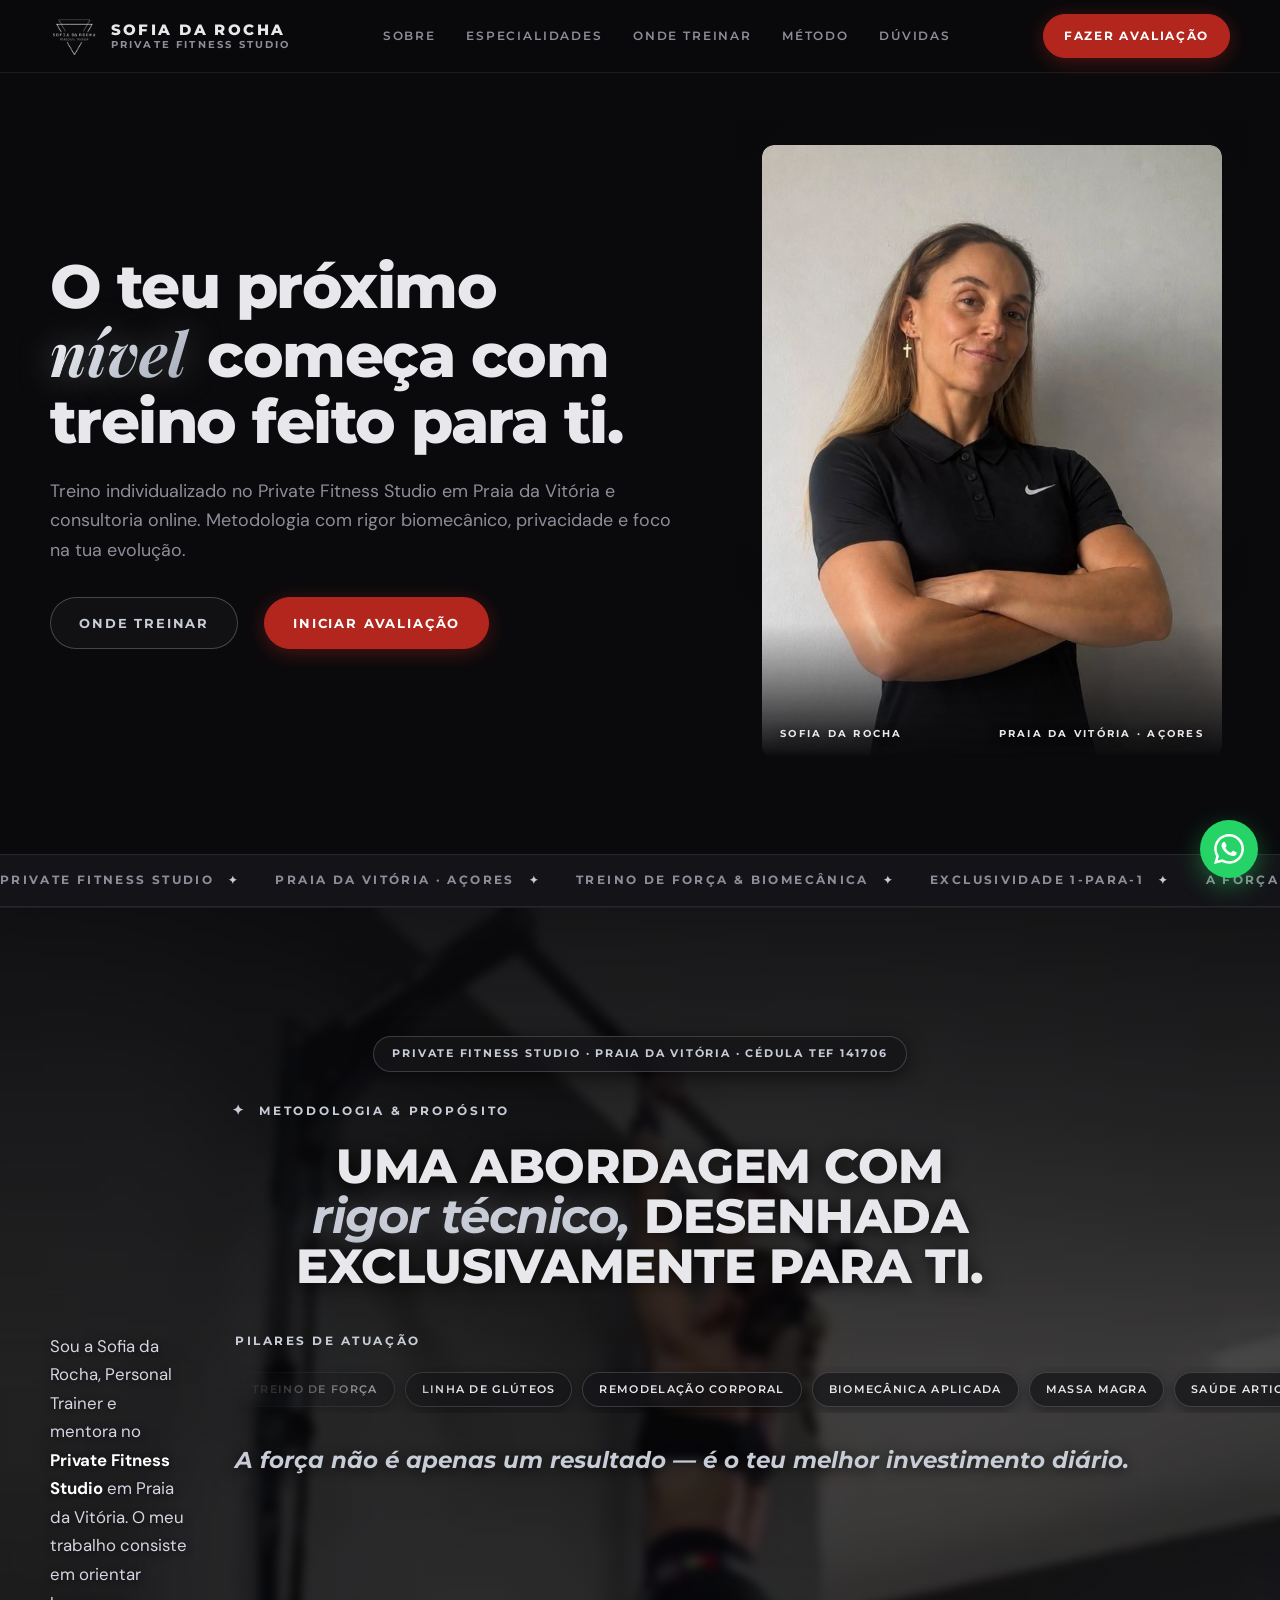
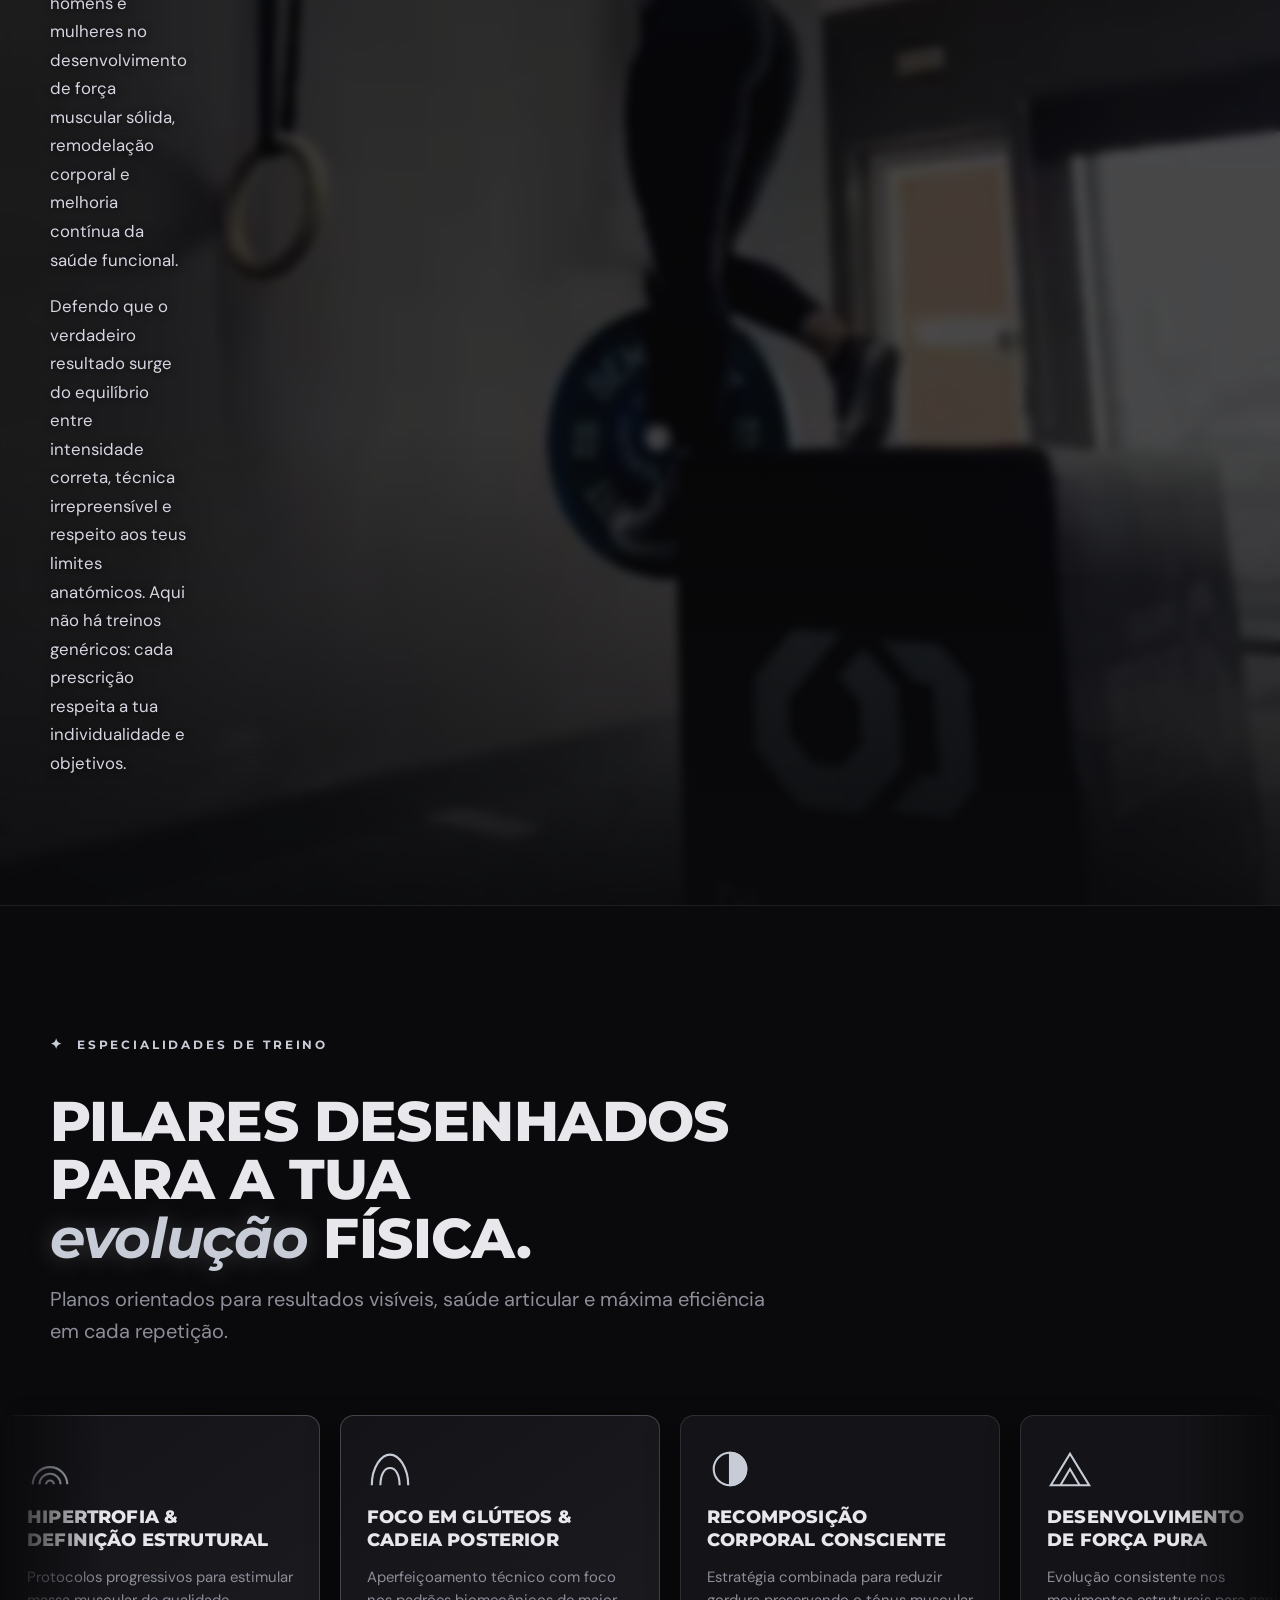
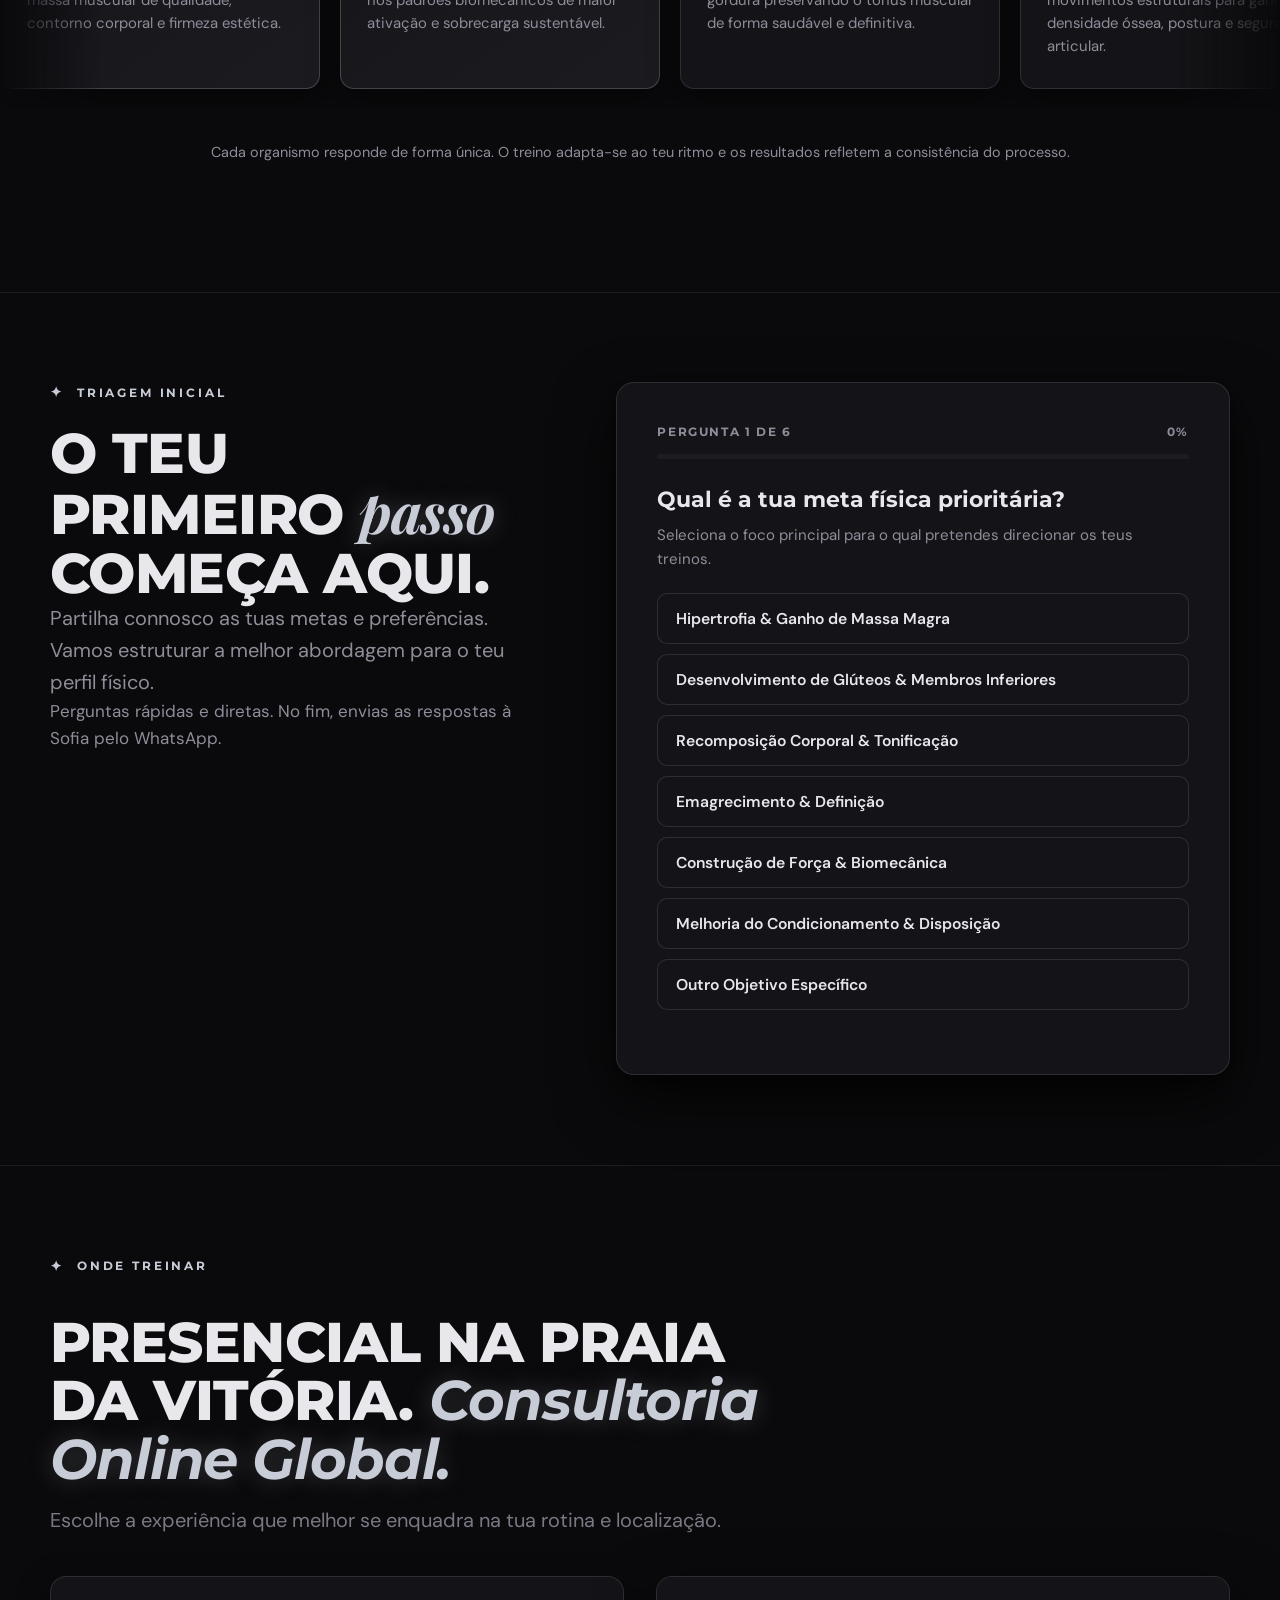
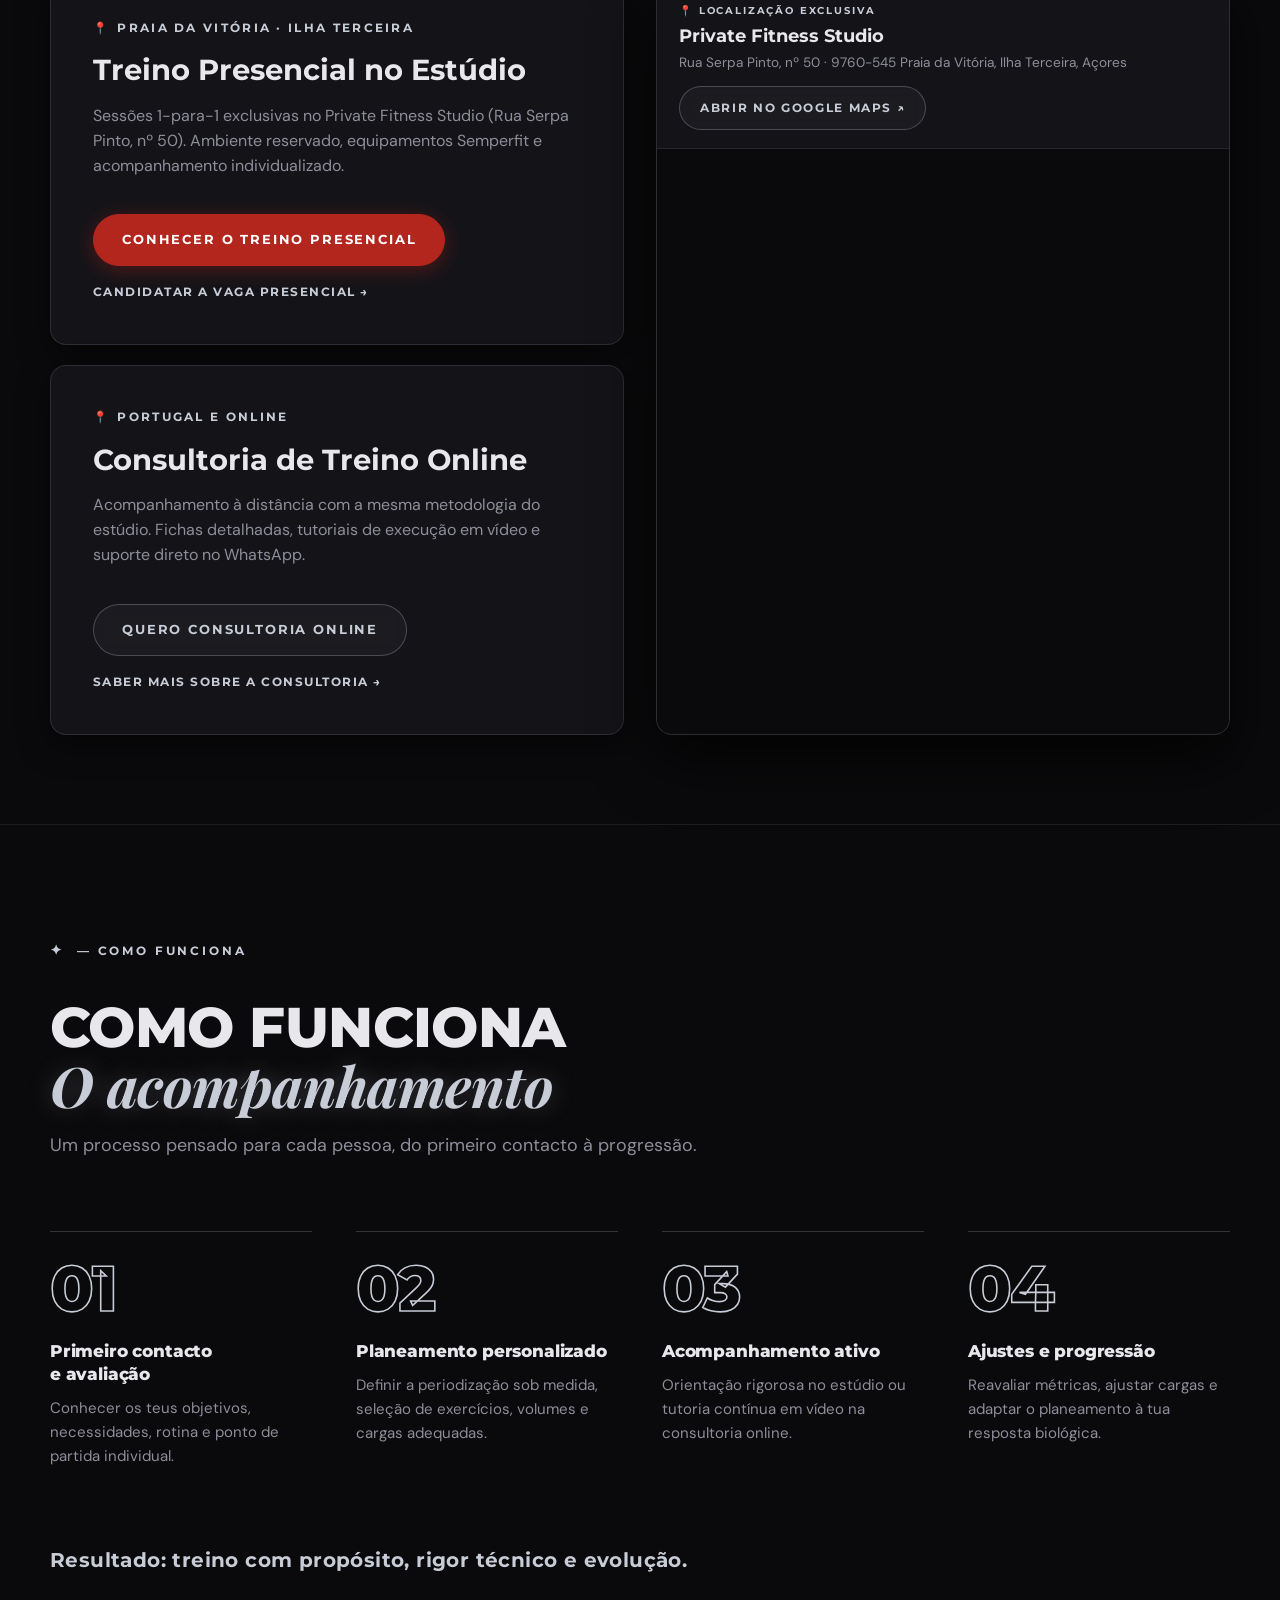
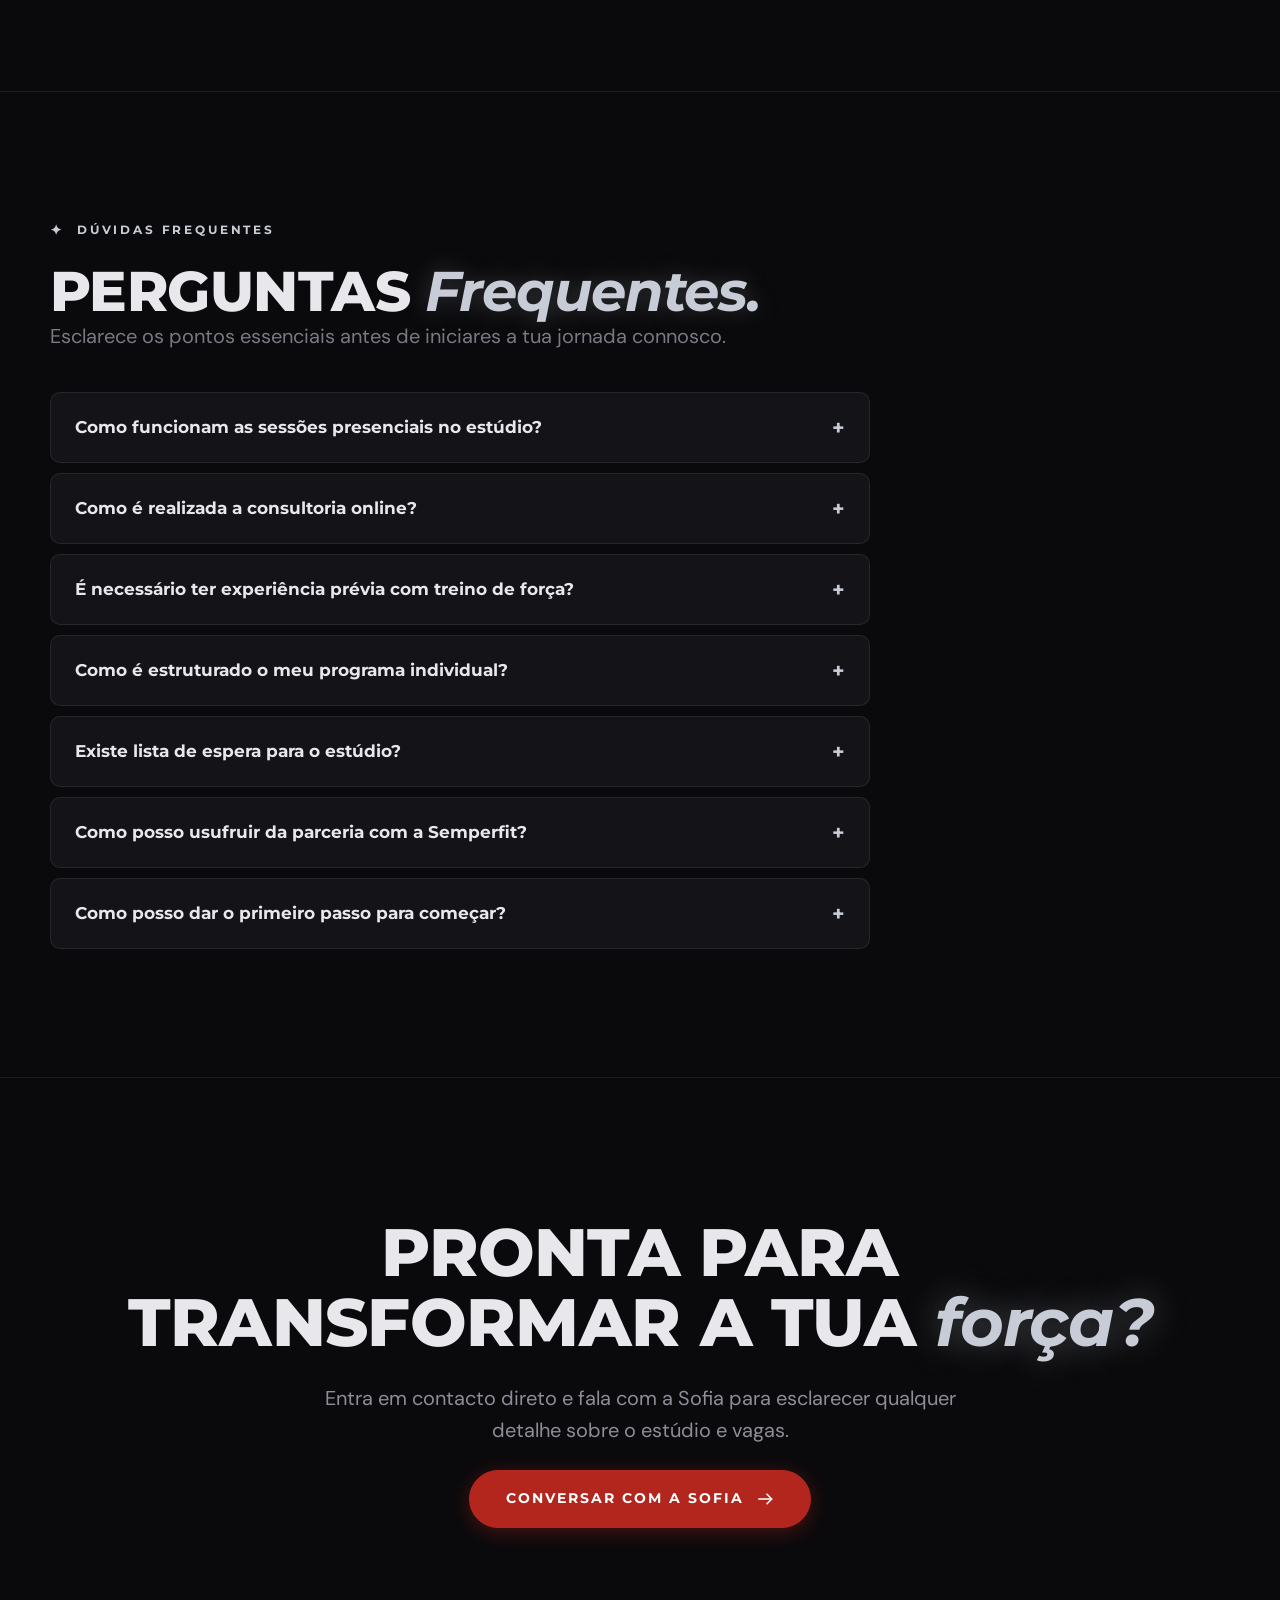
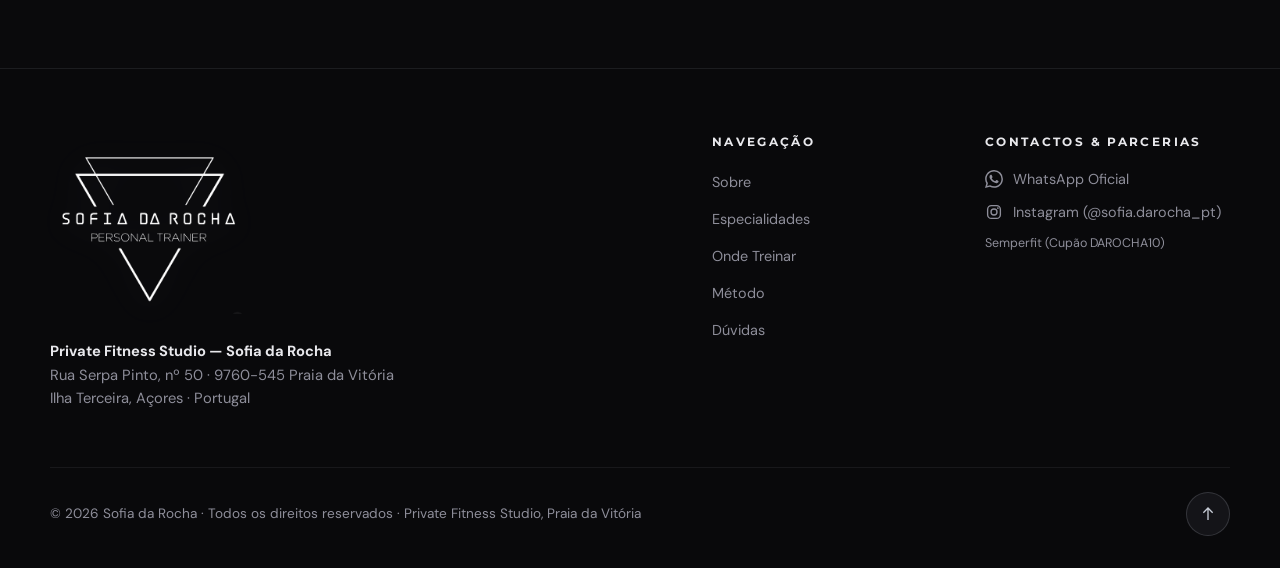
==== commit 056a98d4: "feat(about): remove boutique text, remove green dot, and loop transition for pilares chips" ====
--- a/index.html
+++ b/index.html
@@ -178,7 +178,6 @@
       <div class="wrap about-content-wrap">
         <div style="text-align: center;">
           <div class="about-top-badge" data-reveal>
-            <span class="live-dot"></span>
             <span>Private Fitness Studio · Praia da Vitória · Cédula TEF 141706</span>
           </div>
         </div>
@@ -193,11 +192,12 @@
             <div class="body" data-reveal style="--d:.1s">
               <p>Sou a Sofia da Rocha, Personal Trainer e mentora no <b>Private Fitness Studio</b> em Praia da Vitória. O meu trabalho consiste em orientar homens e mulheres no desenvolvimento de força muscular sólida, remodelação corporal e melhoria contínua da saúde funcional.</p>
               <p>Defendo que o verdadeiro resultado surge do equilíbrio entre intensidade correta, técnica irrepreensível e respeito aos teus limites anatómicos. Aqui não há treinos genéricos: cada prescrição respeita a tua individualidade e objetivos.</p>
-              <p>No estúdio, usufruis de um espaço boutique 100% reservado e sem aglomerações. Para quem reside fora da Ilha Terceira, disponibilizo a mesma metodologia através de uma consultoria online próxima e detalhada.</p>
             </div>
             <div class="about-side" data-reveal style="--d:.2s">
               <p class="fchips-t">Pilares de Atuação</p>
-              <div class="fchips" id="fchips"></div>
+              <div class="fchips-marquee" aria-label="Pilares de atuação em loop contínuo">
+                <div class="fchips" id="fchips"></div>
+              </div>
               <p class="pull"><span class="hl">A força não é apenas um resultado — é o teu melhor investimento diário.</span></p>
             </div>
           </div>
--- a/style.css
+++ b/style.css
@@ -819,12 +819,32 @@
   font-weight: 700;
   color: var(--accent-metal);
 }
+.fchips-marquee {
+  width: 100%;
+  overflow: hidden;
+  position: relative;
+  mask-image: linear-gradient(to right, transparent 0%, #000 6%, #000 94%, transparent 100%);
+  -webkit-mask-image: linear-gradient(to right, transparent 0%, #000 6%, #000 94%, transparent 100%);
+  padding: 6px 0;
+}
 .fchips {
   display: flex;
-  flex-wrap: wrap;
-  gap: 8px;
+  flex-wrap: nowrap;
+  width: max-content;
+  gap: 10px;
+  animation: fchipsSlide 22s linear infinite;
+  will-change: transform;
+}
+.fchips:hover {
+  animation-play-state: paused;
+}
+@keyframes fchipsSlide {
+  0% { transform: translate3d(0, 0, 0); }
+  100% { transform: translate3d(-33.333%, 0, 0); }
 }
 .fchips span {
+  flex-shrink: 0;
+  white-space: nowrap;
   font-family: var(--f-display);
   font-size: 0.68rem;
   letter-spacing: 0.12em;
@@ -1700,7 +1720,9 @@
   .ambient-grid,
   .ambient-beam,
   .photo-glow,
-  .strip-track {
+  .strip-track,
+  .focus-track,
+  .fchips {
     animation: none !important;
     transform: none !important;
   }
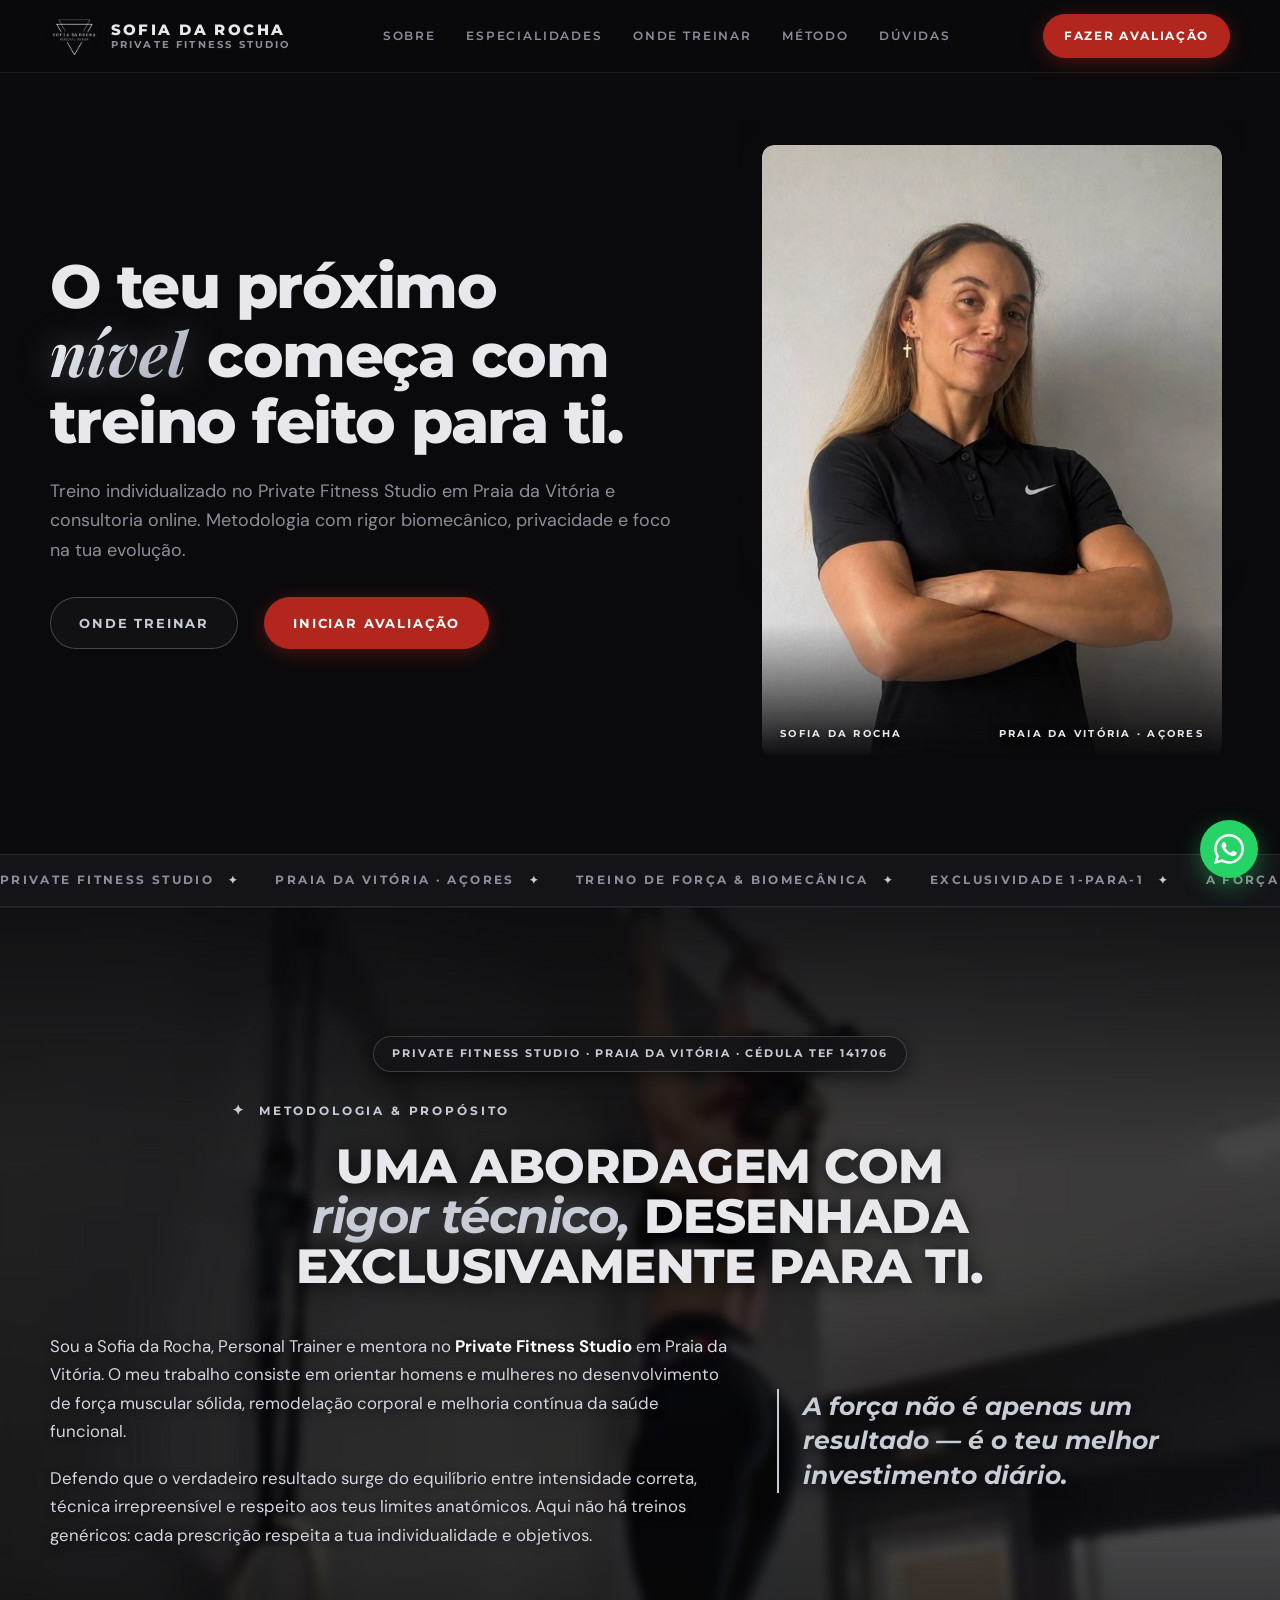
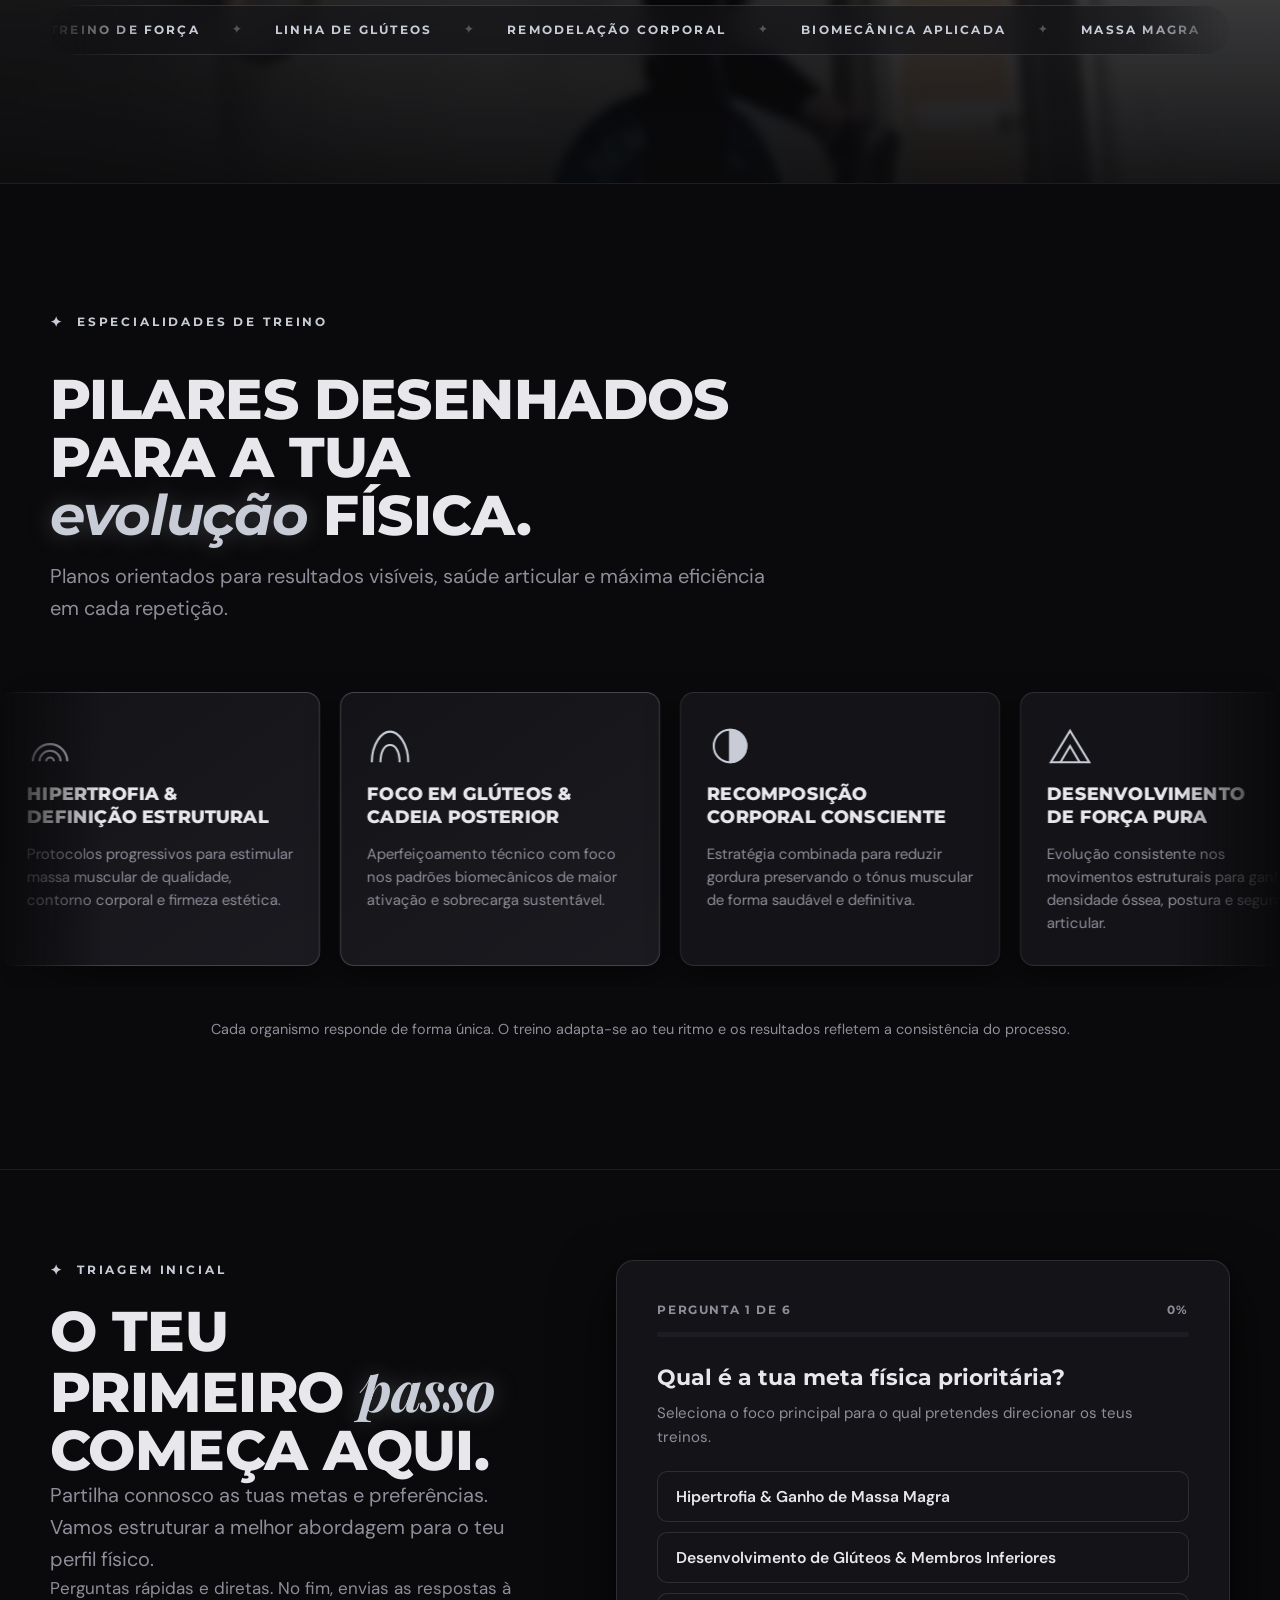
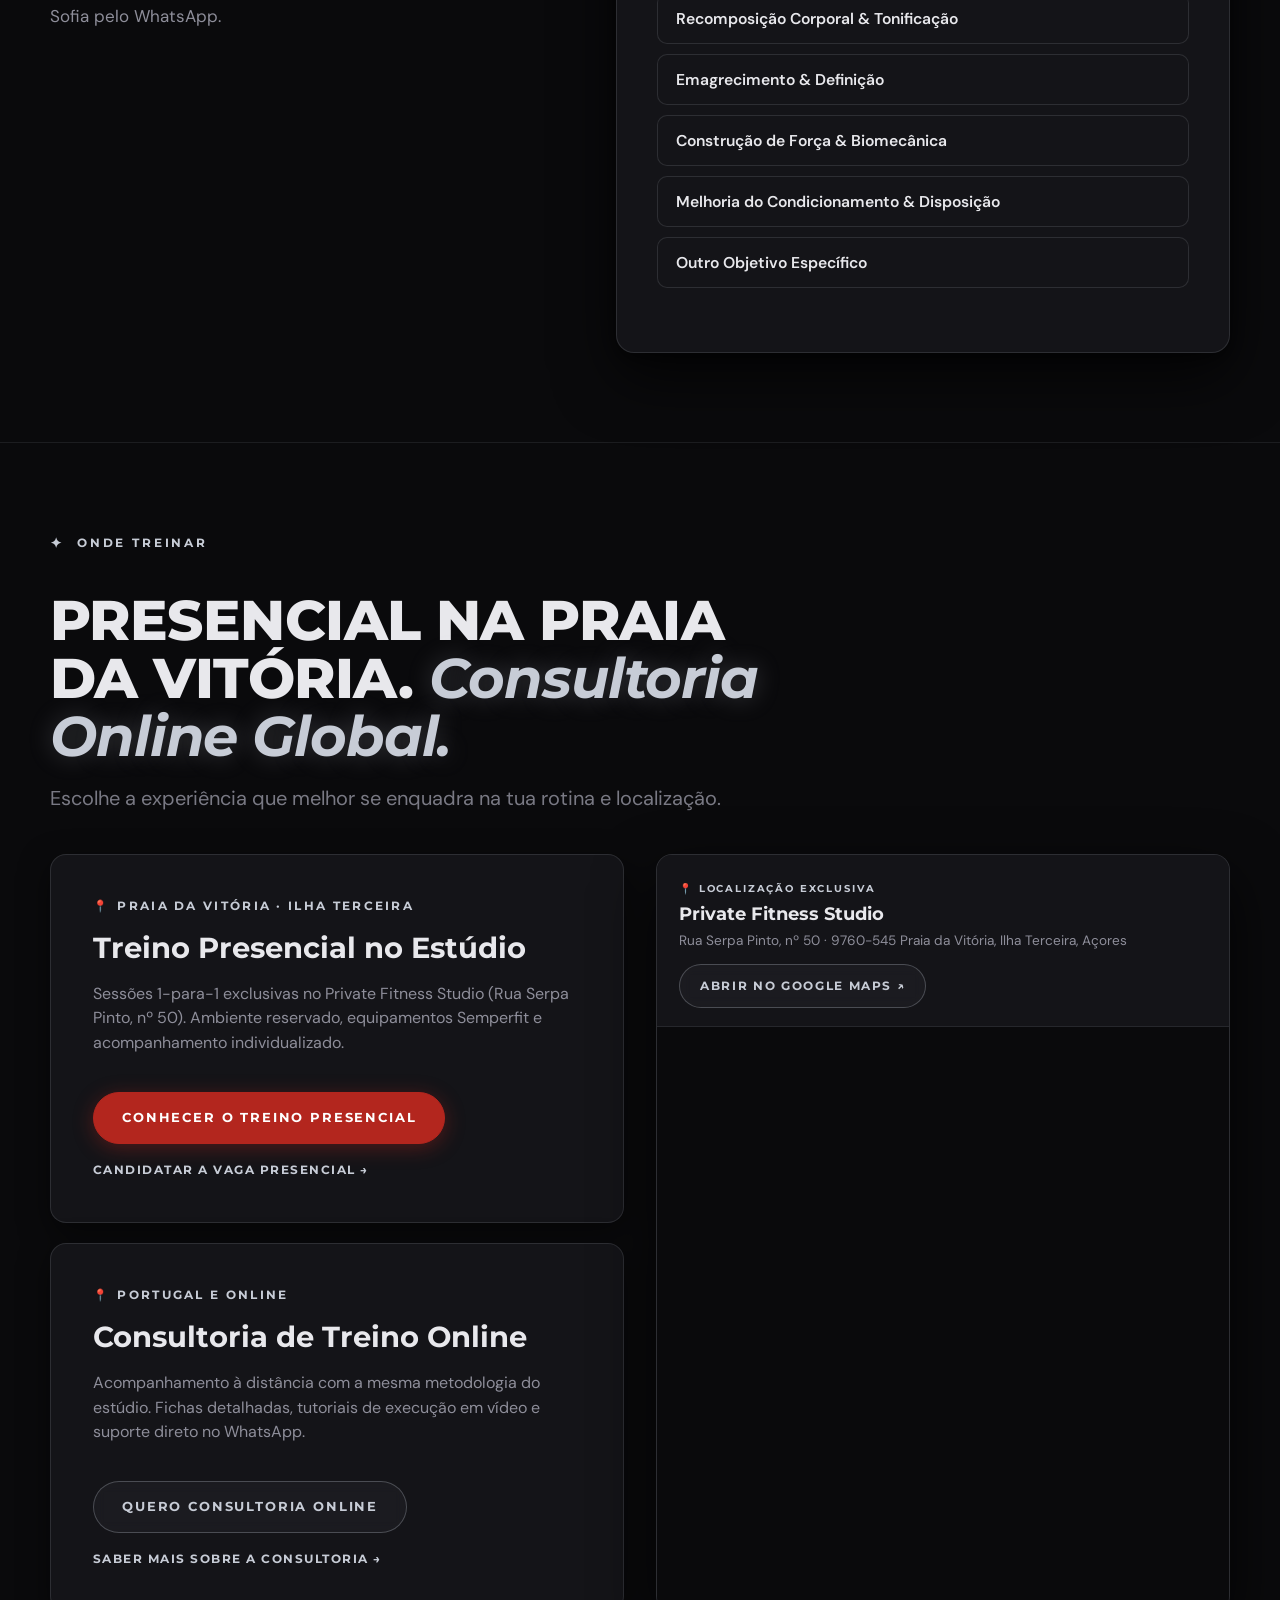
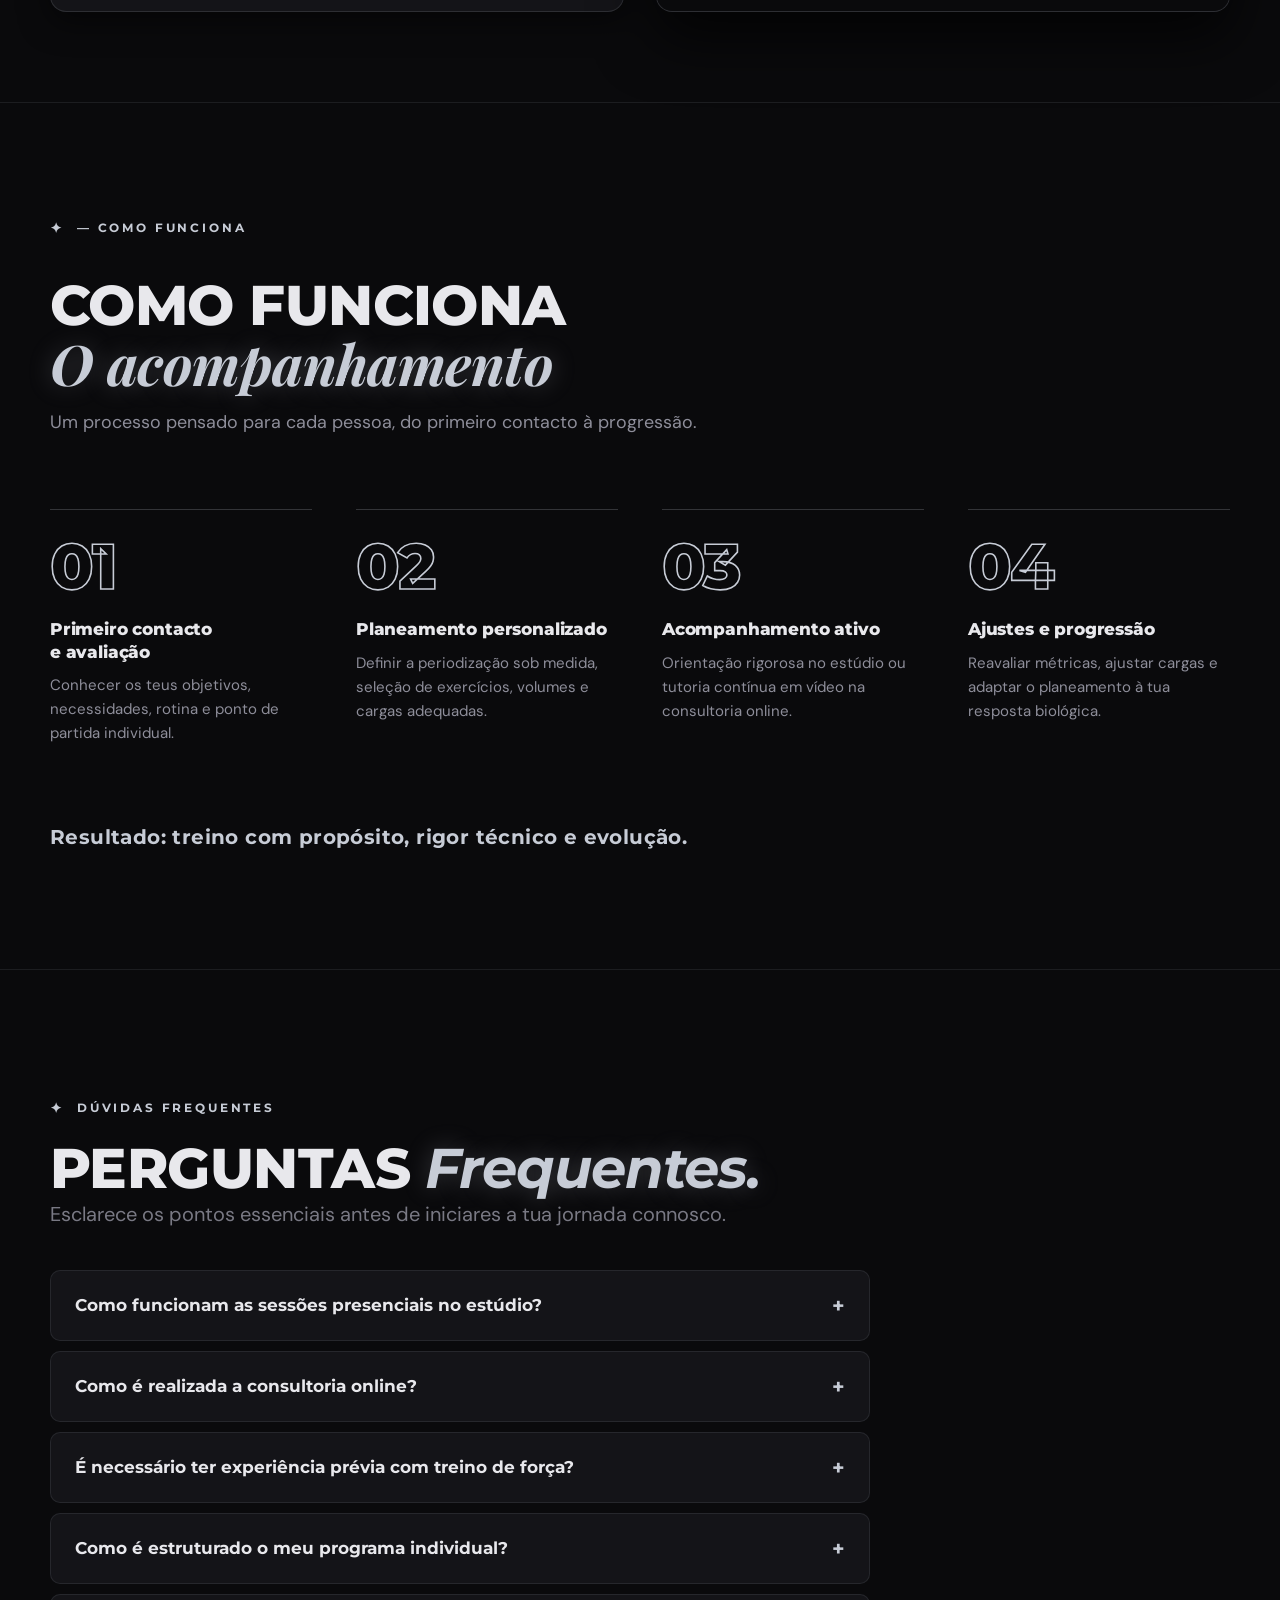
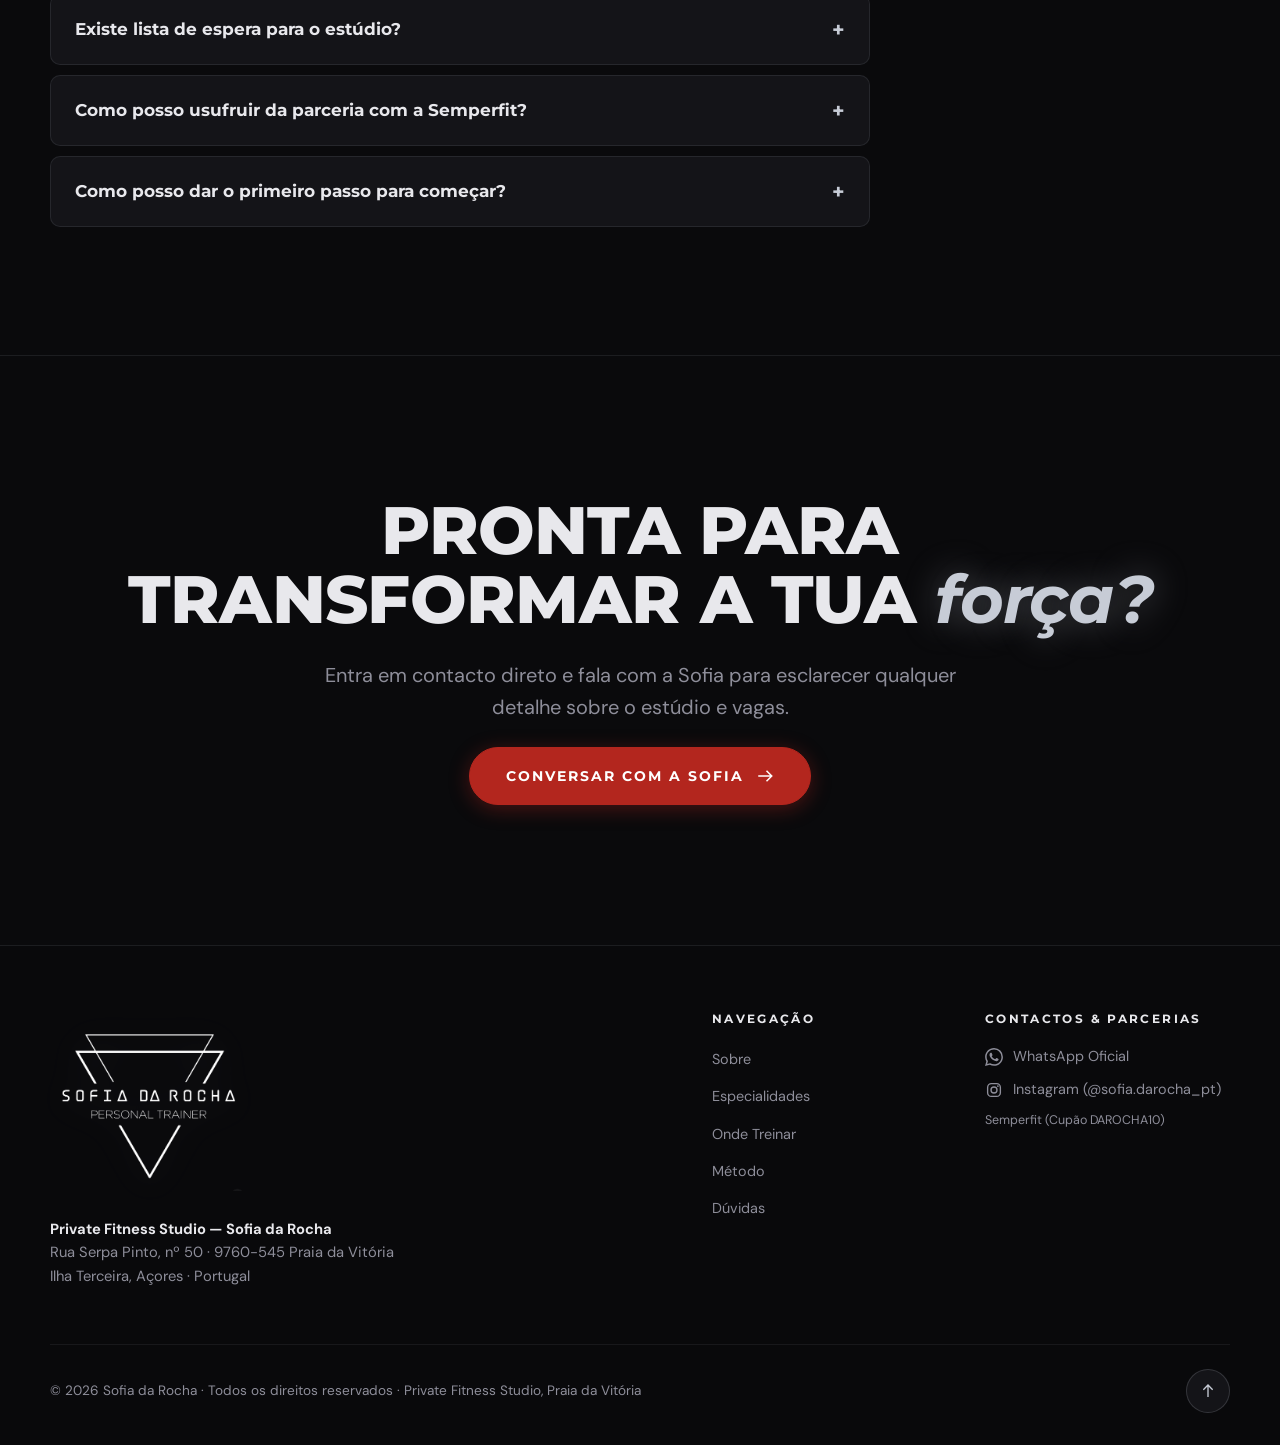
==== commit 8a2e23cc: "fix(about): restore balanced columns layout and place pilares ticker cleanly below narrative" ====
--- a/index.html
+++ b/index.html
@@ -194,12 +194,13 @@
               <p>Defendo que o verdadeiro resultado surge do equilíbrio entre intensidade correta, técnica irrepreensível e respeito aos teus limites anatómicos. Aqui não há treinos genéricos: cada prescrição respeita a tua individualidade e objetivos.</p>
             </div>
             <div class="about-side" data-reveal style="--d:.2s">
-              <p class="fchips-t">Pilares de Atuação</p>
-              <div class="fchips-marquee" aria-label="Pilares de atuação em loop contínuo">
-                <div class="fchips" id="fchips"></div>
-              </div>
               <p class="pull"><span class="hl">A força não é apenas um resultado — é o teu melhor investimento diário.</span></p>
             </div>
+          </div>
+
+          <!-- PILARES DE ATUAÇÃO EM LOOP CONTÍNUO (ESTILO TICKER) -->
+          <div class="pilares-strip" aria-label="Pilares de atuação em loop contínuo">
+            <div class="pilares-track" id="fchips"></div>
           </div>
         </div>
       </div>
--- a/style.css
+++ b/style.css
@@ -780,10 +780,13 @@
 }
 @media (min-width: 900px) {
   .about-grid-content {
-    grid-template-columns: 1.05fr 0.95fr;
+    grid-template-columns: 1.2fr 0.8fr;
     gap: 48px;
-    align-items: start;
+    align-items: center;
   }
+}
+.about-grid-content > * {
+  min-width: 0;
 }
 .about-grid-content .body {
   display: grid;
@@ -794,89 +797,76 @@
   text-shadow: 0 1px 8px rgba(0, 0, 0, 0.8);
 }
 .about-grid-content .body p b { color: #FFFFFF; }
-.formation {
-  margin-top: 0;
-  padding: 24px 26px;
-  background: rgba(20, 20, 24, 0.82);
-  backdrop-filter: blur(14px);
-  -webkit-backdrop-filter: blur(14px);
-  border-radius: 12px;
-  border: 1px solid rgba(199, 204, 214, 0.18);
-  border-left-width: 4px;
-  border-left-color: var(--accent-metal);
-  color: var(--text-main);
-  font-size: 0.95rem;
-  line-height: 1.6;
-  box-shadow: 0 12px 36px rgba(0, 0, 0, 0.65);
-}
-.formation b { color: #FFFFFF; }
-.fchips-t {
-  margin: 0 0 16px;
-  font-family: var(--f-display);
-  font-size: 0.72rem;
-  letter-spacing: 0.22em;
-  text-transform: uppercase;
-  font-weight: 700;
-  color: var(--accent-metal);
-}
-.fchips-marquee {
+.about-side {
+  display: flex;
+  align-items: center;
+}
+.pull {
+  margin: 0;
+  padding-left: 24px;
+  border-left: 2px solid var(--accent-metal);
+  font-family: var(--f-display);
+  font-weight: 700;
+  font-style: italic;
+  font-size: clamp(1.2rem, 2.4vw, 1.55rem);
+  line-height: 1.4;
+  color: #FFFFFF;
+  text-shadow: 0 2px 14px rgba(0, 0, 0, 0.85);
+}
+.pull .hl {
+  color: var(--accent-metal);
+}
+
+/* Pilares Ticker em Loop Contínuo (Full Width dentro da seção Sobre) */
+.pilares-strip {
   width: 100%;
   overflow: hidden;
   position: relative;
-  mask-image: linear-gradient(to right, transparent 0%, #000 6%, #000 94%, transparent 100%);
-  -webkit-mask-image: linear-gradient(to right, transparent 0%, #000 6%, #000 94%, transparent 100%);
-  padding: 6px 0;
-}
-.fchips {
-  display: flex;
-  flex-wrap: nowrap;
+  margin-top: clamp(36px, 5vw, 56px);
+  padding: 14px 0;
+  border-block: 1px solid rgba(199, 204, 214, 0.16);
+  background: rgba(20, 20, 24, 0.65);
+  backdrop-filter: blur(12px);
+  -webkit-backdrop-filter: blur(12px);
+  border-radius: 999px;
+  mask-image: linear-gradient(to right, transparent 0%, #000 8%, #000 92%, transparent 100%);
+  -webkit-mask-image: linear-gradient(to right, transparent 0%, #000 8%, #000 92%, transparent 100%);
+}
+
+.pilares-track {
+  display: flex;
   width: max-content;
-  gap: 10px;
-  animation: fchipsSlide 22s linear infinite;
+  gap: 32px;
+  animation: pilaresSlide 26s linear infinite;
   will-change: transform;
 }
-.fchips:hover {
+
+.pilares-strip:hover .pilares-track {
   animation-play-state: paused;
 }
-@keyframes fchipsSlide {
+
+@keyframes pilaresSlide {
   0% { transform: translate3d(0, 0, 0); }
   100% { transform: translate3d(-33.333%, 0, 0); }
 }
-.fchips span {
-  flex-shrink: 0;
+
+.pilares-item {
+  font-family: var(--f-display);
+  font-weight: 700;
+  font-size: 0.76rem;
+  letter-spacing: 0.18em;
+  text-transform: uppercase;
+  color: var(--accent-metal);
+  display: inline-flex;
+  align-items: center;
+  gap: 32px;
   white-space: nowrap;
-  font-family: var(--f-display);
+}
+
+.pilares-item::after {
+  content: "✦";
+  color: rgba(199, 204, 214, 0.35);
   font-size: 0.68rem;
-  letter-spacing: 0.12em;
-  text-transform: uppercase;
-  font-weight: 600;
-  padding: 8px 16px;
-  border: 1px solid rgba(199, 204, 214, 0.2);
-  background: rgba(20, 20, 24, 0.72);
-  backdrop-filter: blur(10px);
-  -webkit-backdrop-filter: blur(10px);
-  color: var(--text-main);
-  border-radius: 999px;
-  transition: border-color 0.25s, background 0.25s, transform 0.2s;
-  box-shadow: 0 4px 14px rgba(0, 0, 0, 0.4);
-}
-.fchips span:hover {
-  border-color: var(--accent-metal);
-  background: rgba(28, 28, 34, 0.9);
-  transform: translateY(-2px);
-}
-.pull {
-  margin-top: 32px;
-  font-family: var(--f-display);
-  font-weight: 700;
-  font-style: italic;
-  font-size: clamp(1.15rem, 2.5vw, 1.45rem);
-  line-height: 1.35;
-  color: #FFFFFF;
-  text-shadow: 0 2px 14px rgba(0, 0, 0, 0.85);
-}
-.pull .hl {
-  color: var(--accent-metal);
 }
 
 /* ==============================================================
@@ -1700,9 +1690,9 @@
 
 @media (max-width: 599px) {
   body { text-align: center; }
-  .kicker, .fchips-t { justify-content: center; }
-  .fchips, .hero .ctas, .price { justify-content: center; }
-  .lead, .about .body, .pull, .fchips, .fc p, .step p, .scard p { margin-inline: auto; }
+  .kicker { justify-content: center; }
+  .hero .ctas, .price { justify-content: center; }
+  .lead, .about .body, .pull, .fc p, .step p, .scard p { margin-inline: auto; }
   .m-foot { justify-content: center; }
   .f-bottom { justify-content: center; }
 }
@@ -1722,7 +1712,7 @@
   .photo-glow,
   .strip-track,
   .focus-track,
-  .fchips {
+  .pilares-track {
     animation: none !important;
     transform: none !important;
   }
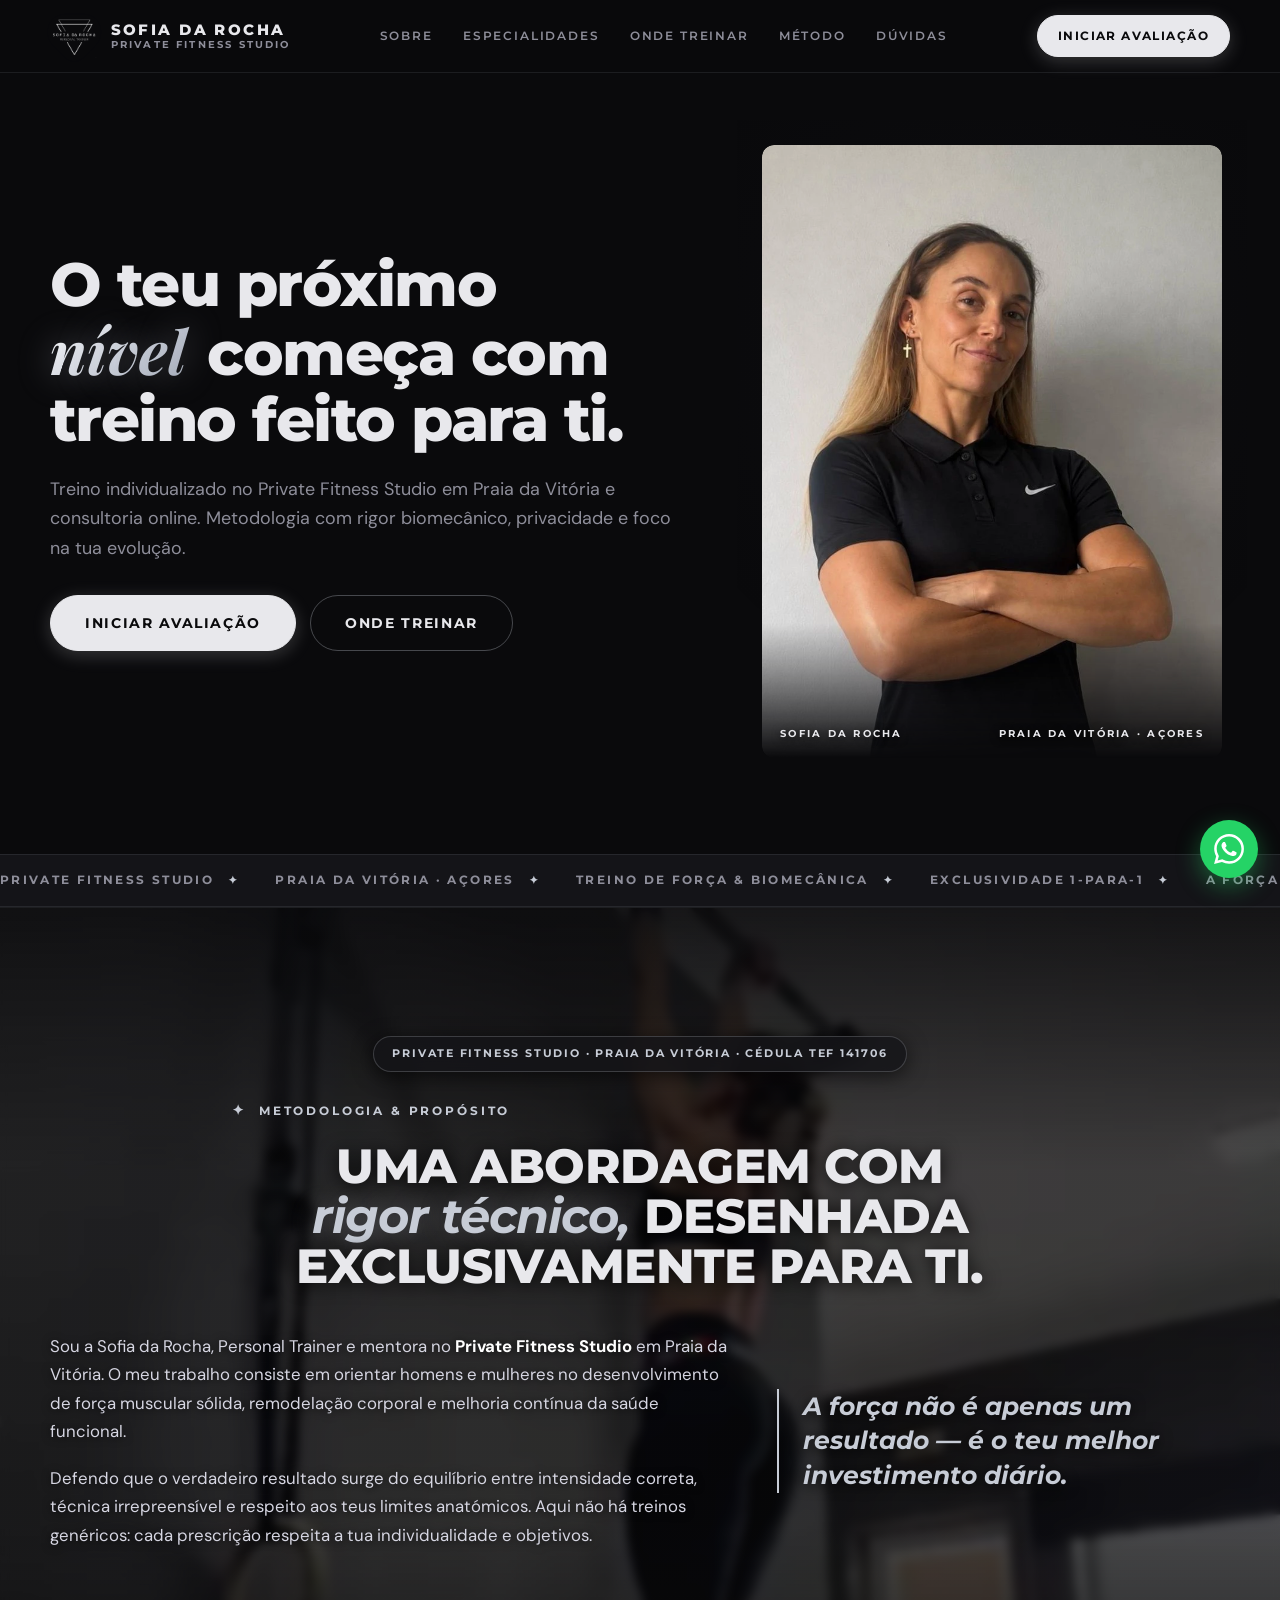
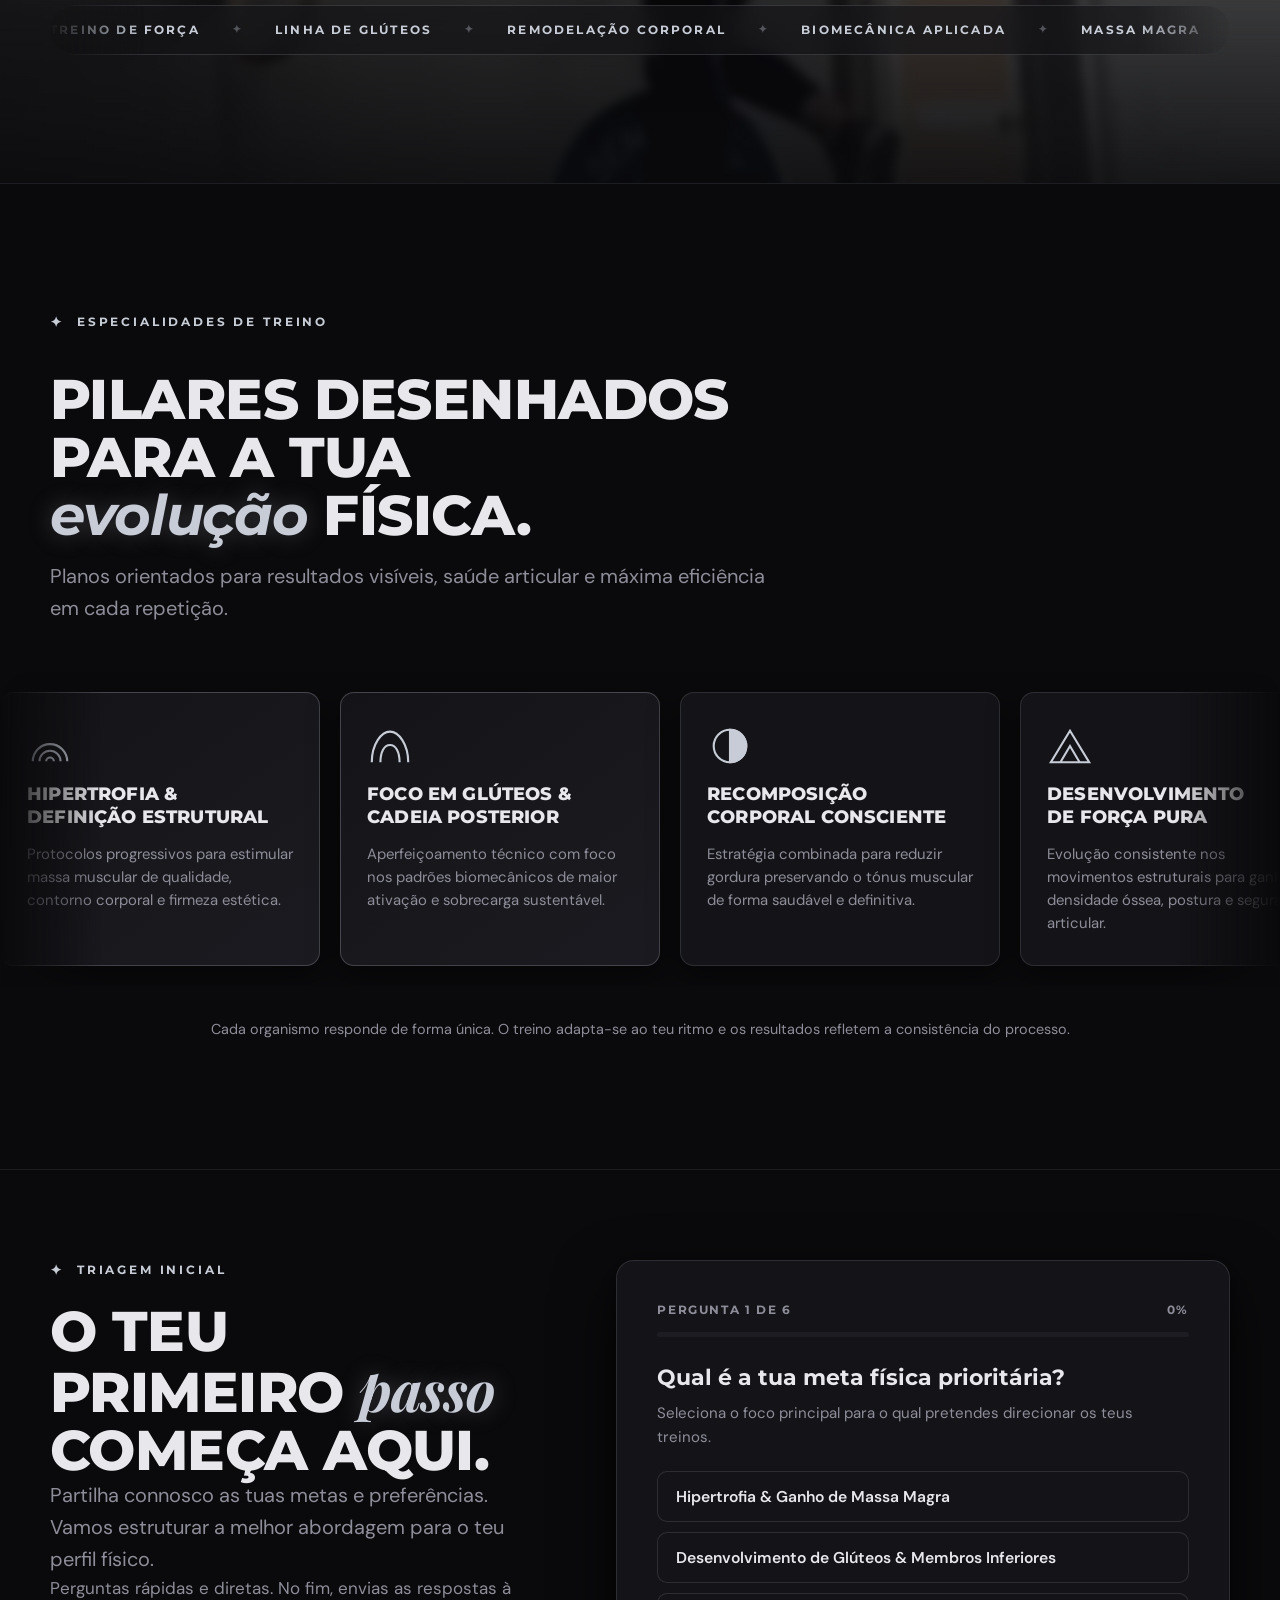
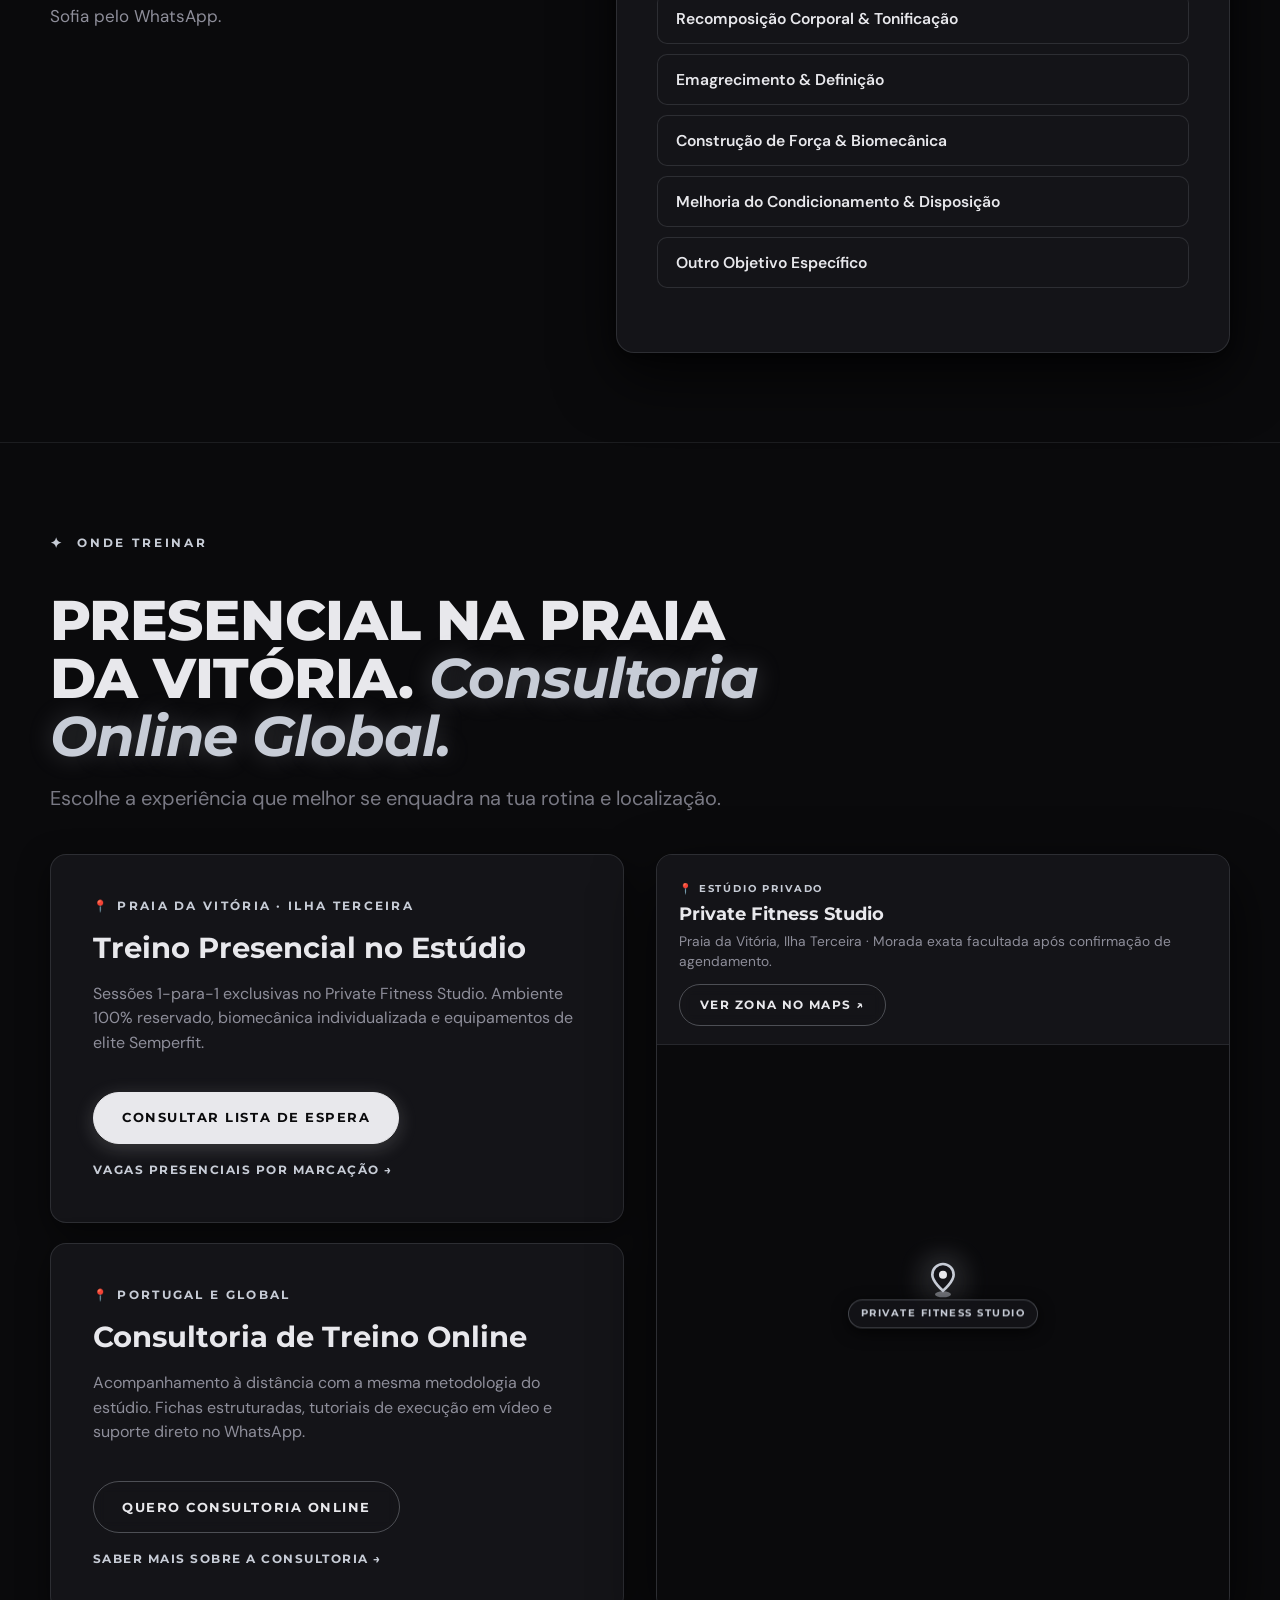
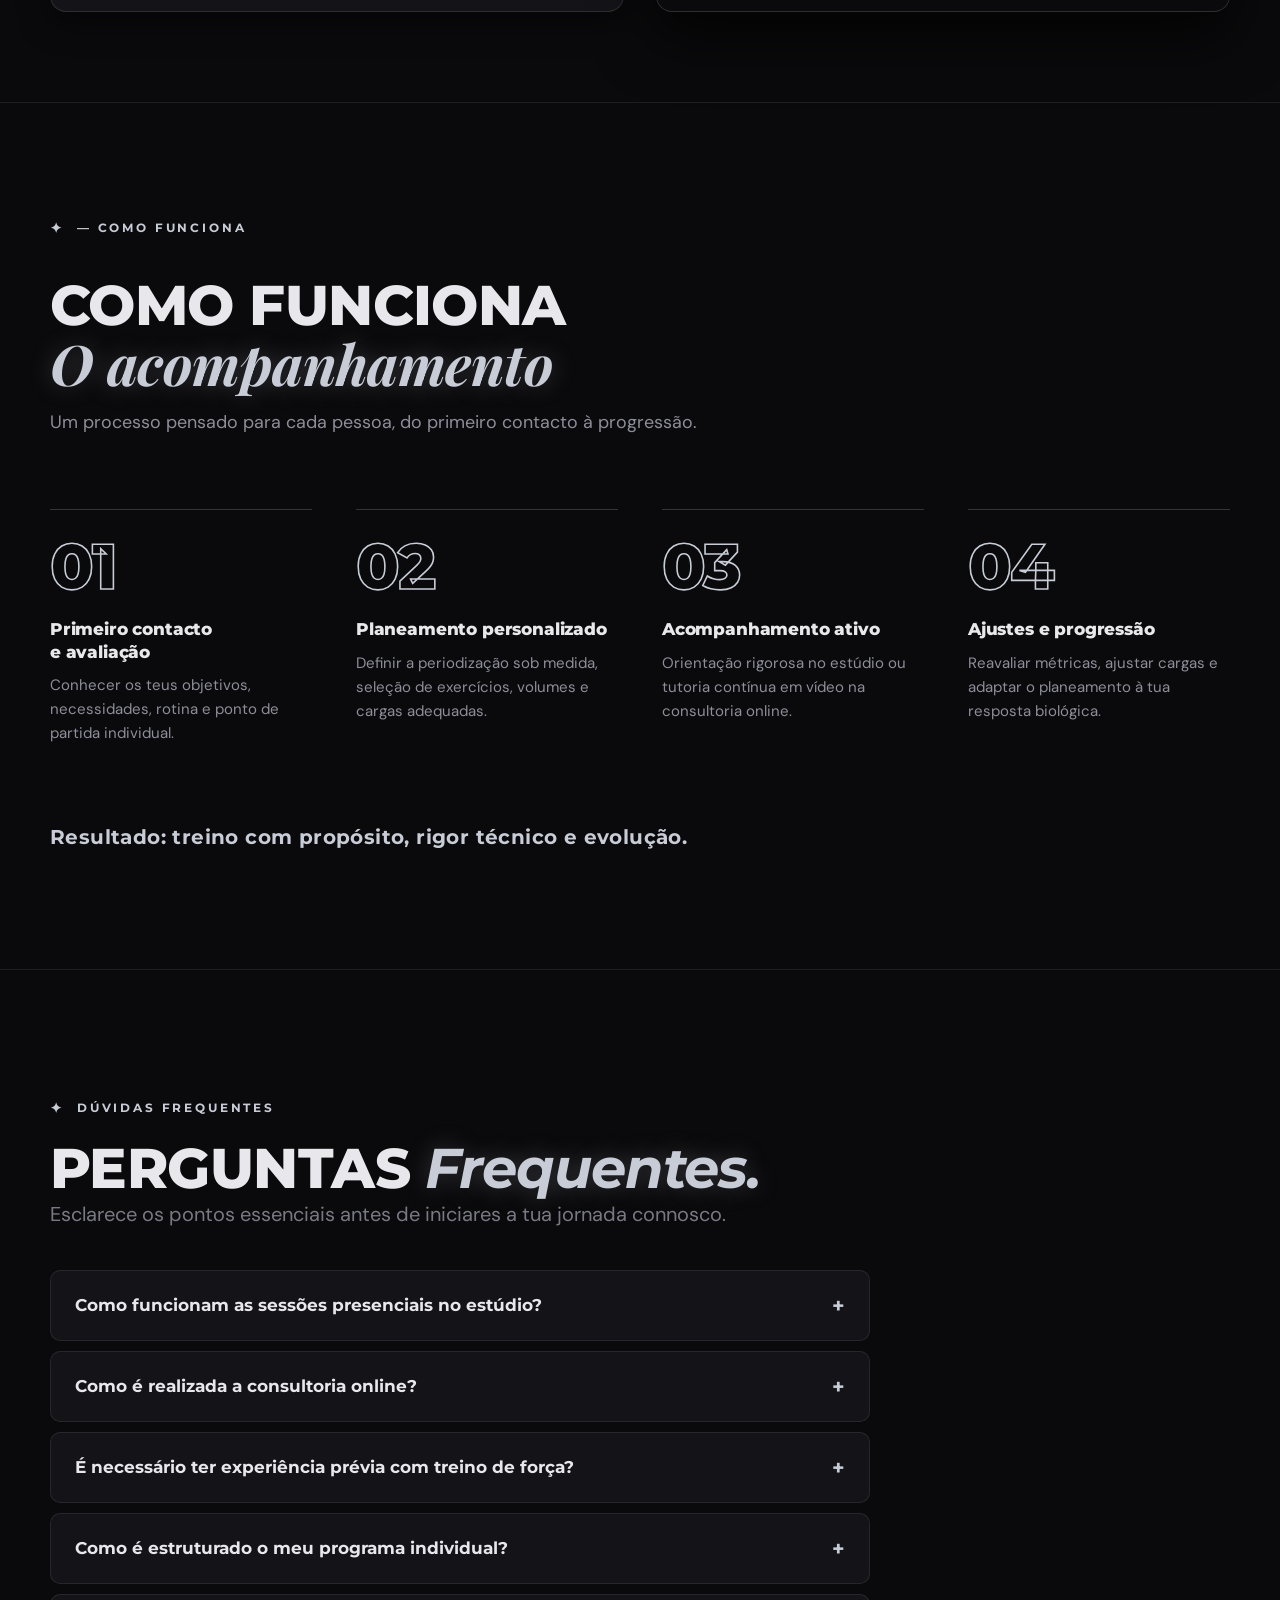
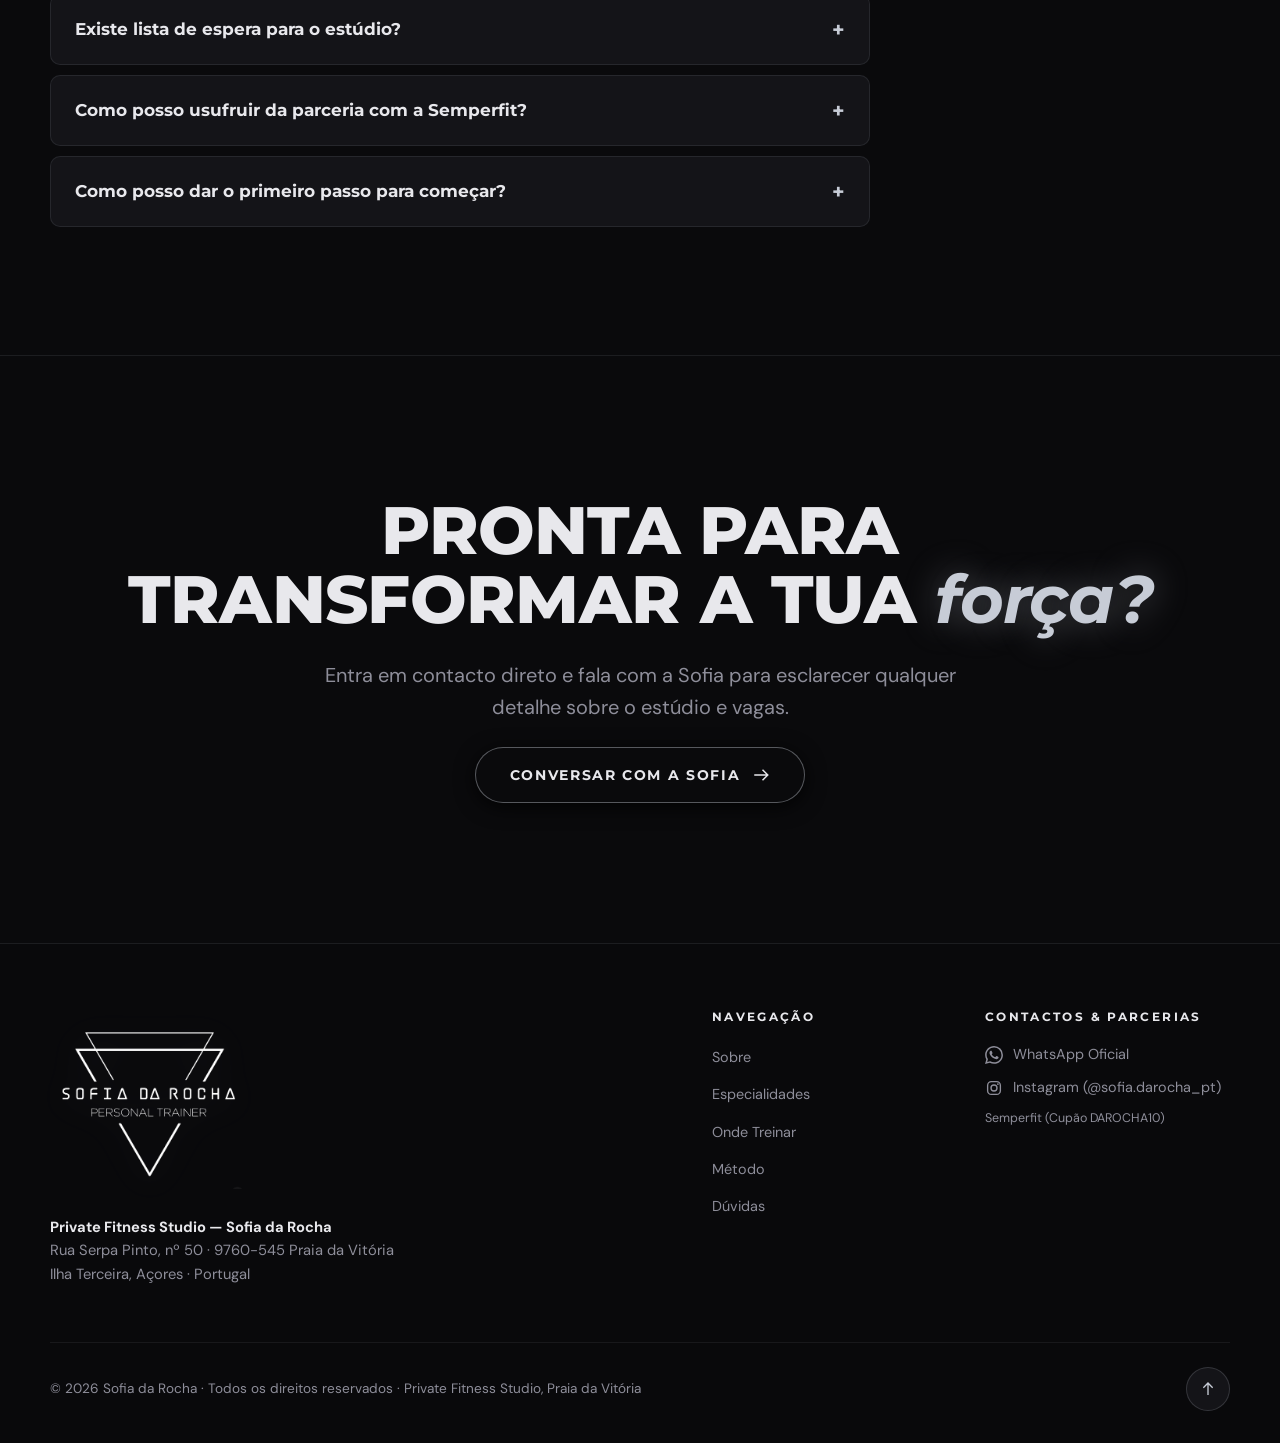
==== commit c7bb1d79: "feat(design): dark metal maps with silver pin, unified 3-tier platinum button hierarchy, and privacy" ====
--- a/index.html
+++ b/index.html
@@ -103,8 +103,8 @@
       </a>
       <nav class="nav" id="nav" aria-label="Navegação Principal"></nav>
       <div class="hdr-end">
-        <a class="btn btn-primary btn-sm hdr-cta" data-wa="avaliacao" href="https://wa.me/message/EO23MIJJ4U2SN1" target="_blank" rel="noopener">
-          Fazer Avaliação
+        <a class="btn btn-primary btn-sm hdr-cta" href="#questionario">
+          Iniciar Avaliação
         </a>
         <button class="burger" id="burger" type="button" aria-label="Abrir menu de navegação" aria-expanded="false" aria-controls="mnav">
           <span></span>
@@ -138,11 +138,11 @@
             Treino individualizado no Private Fitness Studio em Praia da Vitória e consultoria online. Metodologia com rigor biomecânico, privacidade e foco na tua evolução.
           </p>
           <div class="ctas rise" style="--d:.42s">
-            <a class="btn btn-ghost" href="#modalidades">
+            <a class="btn btn-primary btn-xl" href="#questionario">
+              Iniciar Avaliação
+            </a>
+            <a class="btn btn-ghost btn-xl" href="#modalidades">
               Onde Treinar
-            </a>
-            <a class="btn btn-light" href="#questionario" style="margin-left: 12px;">
-              Iniciar Avaliação
             </a>
           </div>
         </div>
@@ -264,26 +264,36 @@
           <div class="map-card" data-reveal style="--d:0.15s">
             <div class="map-header">
               <div class="map-info">
-                <span class="map-badge">📍 Localização Exclusiva</span>
+                <span class="map-badge">📍 Estúdio Privado</span>
                 <h4>Private Fitness Studio</h4>
-                <p>Rua Serpa Pinto, nº 50 · 9760-545 Praia da Vitória, Ilha Terceira, Açores</p>
+                <p>Praia da Vitória, Ilha Terceira · Morada exata facultada após confirmação de agendamento.</p>
               </div>
-              <a class="btn btn-ghost btn-sm" href="https://www.google.com/maps/search/?api=1&query=Rua+Serpa+Pinto+50,+9760-545+Praia+da+Vit%C3%B3ria,+Portugal" target="_blank" rel="noopener">
-                Abrir no Google Maps ↗
+              <a class="btn btn-ghost btn-sm" href="https://www.google.com/maps/search/?api=1&query=Praia+da+Vit%C3%B3ria,+A%C3%A7ores" target="_blank" rel="noopener">
+                Ver Zona no Maps ↗
               </a>
             </div>
             <div class="map-frame-wrapper">
               <iframe 
                 class="studio-map"
-                src="https://maps.google.com/maps?q=Rua+Serpa+Pinto+50,+Praia+da+Vit%C3%B3ria,+Portugal&t=&z=16&ie=UTF8&iwloc=&output=embed"
+                src="https://maps.google.com/maps?q=Praia+da+Vit%C3%B3ria,+Portugal&t=&z=14&ie=UTF8&iwloc=&output=embed"
                 width="100%" 
                 height="100%" 
                 style="border:0;" 
                 allowfullscreen="" 
                 loading="lazy" 
                 referrerpolicy="no-referrer-when-downgrade"
-                title="Localização do Private Fitness Studio - Sofia da Rocha">
+                title="Zona de Praia da Vitória - Private Fitness Studio">
               </iframe>
+              <div class="map-center-pin" aria-hidden="true">
+                <div class="pin-marker">
+                  <svg viewBox="0 0 24 24" width="32" height="32" fill="none">
+                    <path d="M12 2C7.58 2 4 5.58 4 10c0 5.25 8 12 8 12s8-6.75 8-12c0-4.42-3.58-8-8-8z" fill="#141418" stroke="#C7CCD6" stroke-width="2"/>
+                    <circle cx="12" cy="10" r="3" fill="#E8E8EC"/>
+                  </svg>
+                  <span class="pin-pulse"></span>
+                </div>
+                <div class="pin-badge">Private Fitness Studio</div>
+              </div>
             </div>
           </div>
         </div>
@@ -320,7 +330,7 @@
       <div class="wrap">
         <h2 id="h-final">Pronta para transformar a tua <em class="hl hl-d">força?</em></h2>
         <p class="lead">Entra em contacto direto e fala com a Sofia para esclarecer qualquer detalhe sobre o estúdio e vagas.</p>
-        <a class="btn btn-light btn-xl" data-wa="general" href="https://wa.me/message/EO23MIJJ4U2SN1" target="_blank" rel="noopener">
+        <a class="btn btn-highlight btn-xl" data-wa="general" href="https://wa.me/message/EO23MIJJ4U2SN1" target="_blank" rel="noopener">
           Conversar com a Sofia
           <svg class="arr" aria-hidden="true"><use href="#arrow"/></svg>
         </a>
--- a/style.css
+++ b/style.css
@@ -187,43 +187,86 @@
 .btn svg { width: 18px; height: 18px; flex: none; transition: transform 0.25s; }
 .btn:hover svg.arr { transform: translateX(5px); }
 
-/* Botão Primário: Acento Opcional #B3261E (Só para o botão principal de CTA, com parcimónia) */
+/* ==============================================================
+   REGRAS UNIFICADAS DE BOTÕES (Dark Metal & Luxury Platinum)
+   ============================================================== */
+.btn {
+  display: inline-flex;
+  align-items: center;
+  justify-content: center;
+  gap: 12px;
+  min-height: 52px;
+  padding: 13px 28px;
+  border-radius: 999px;
+  font-family: var(--f-display);
+  font-size: 0.8rem;
+  letter-spacing: 0.12em;
+  font-weight: 700;
+  text-transform: uppercase;
+  text-decoration: none;
+  cursor: pointer;
+  border: 1px solid transparent;
+  transition: background 0.25s, color 0.25s, border-color 0.25s, transform 0.25s, box-shadow 0.25s;
+  text-align: center;
+  line-height: 1.2;
+}
+.btn svg { width: 18px; height: 18px; flex: none; transition: transform 0.25s; }
+.btn:hover svg.arr { transform: translateX(5px); }
+
+/* Principal: Ação que queremos (marcar, avaliar, falar)
+   Fundo prata/osso #E8E8EC, texto preto #0A0A0C, sombra cromada suave */
 .btn-primary,
 .btn-light {
-  background: var(--accent-cta);
-  color: #FFFFFF;
-  border-color: var(--accent-cta);
-  box-shadow: 0 4px 20px rgba(179, 38, 30, 0.38);
+  background: var(--text-main);
+  color: #0A0A0C !important;
+  border-color: var(--text-main);
+  box-shadow: 0 4px 18px rgba(232, 232, 236, 0.22), 0 2px 6px rgba(0, 0, 0, 0.4);
 }
 .btn-primary:hover,
 .btn-light:hover {
-  background: var(--accent-cta-hover);
-  border-color: var(--accent-cta-hover);
-  color: #FFFFFF;
+  background: #FFFFFF;
+  border-color: #FFFFFF;
+  color: #000000 !important;
   transform: translateY(-2px);
-  box-shadow: 0 8px 30px rgba(179, 38, 30, 0.55);
-}
-
-/* Botão Fantasma / Secundário: Acento Metal #C7CCD6 */
+  box-shadow: 0 8px 30px rgba(232, 232, 236, 0.38), 0 0 20px rgba(199, 204, 214, 0.3);
+}
+
+/* Secundário: Explorar sem compromisso (onde treinar, saber mais)
+   Contorno prata fino, fundo transparente */
 .btn-ghost {
-  border-color: rgba(199, 204, 214, 0.28);
-  background: rgba(199, 204, 214, 0.04);
-  color: var(--accent-metal);
+  border-color: rgba(199, 204, 214, 0.32);
+  background: transparent;
+  color: var(--text-main) !important;
   backdrop-filter: blur(6px);
-}
-.btn-ghost:hover {
-  background: rgba(199, 204, 214, 0.14);
+  -webkit-backdrop-filter: blur(6px);
+}
+.btn-ghost:hover,
+.btn-ghost.on-light:hover {
+  background: rgba(199, 204, 214, 0.1);
   border-color: var(--accent-metal);
-  color: #FFFFFF;
+  color: #FFFFFF !important;
   transform: translateY(-2px);
-}
-.btn-ghost.on-light:hover {
-  background: var(--surface-2);
-  color: #FFFFFF;
-  border-color: var(--accent-metal);
-}
-.btn-sm { min-height: 44px; padding: 10px 20px; font-size: 0.74rem; }
-.btn-xl { min-height: 58px; padding: 16px 36px; font-size: 0.88rem; }
+  box-shadow: 0 6px 20px rgba(0, 0, 0, 0.5);
+}
+
+/* Destaque: Só o CTA final (#contacto)
+   Preto com brilho prateado no hover */
+.btn-highlight {
+  background: var(--bg-main);
+  color: var(--text-main) !important;
+  border: 1.5px solid rgba(199, 204, 214, 0.4);
+  box-shadow: 0 4px 20px rgba(0, 0, 0, 0.8);
+}
+.btn-highlight:hover {
+  background: var(--surface);
+  border-color: #FFFFFF;
+  color: #FFFFFF !important;
+  transform: translateY(-2px);
+  box-shadow: 0 8px 32px rgba(0, 0, 0, 0.9), 0 0 25px rgba(199, 204, 214, 0.4);
+}
+
+.btn-sm { min-height: 42px; padding: 9px 20px; font-size: 0.74rem; }
+.btn-xl { min-height: 56px; padding: 16px 34px; font-size: 0.86rem; }
 
 /* Header & Logotipo Oficial */
 .hdr {
@@ -1249,14 +1292,16 @@
 }
 .map-info p {
   color: var(--text-muted);
-  font-size: 0.85rem;
-  margin-top: 2px;
+  font-size: 0.86rem;
+  margin-top: 4px;
+  line-height: 1.45;
 }
 .map-frame-wrapper {
   flex: 1;
   min-height: 420px;
   position: relative;
   background: var(--bg-main);
+  overflow: hidden;
 }
 .studio-map {
   width: 100%;
@@ -1264,6 +1309,62 @@
   min-height: 420px;
   border: 0;
   display: block;
+  /* Dark Metal Map Filter: Fundo escuro, água cinza-azulado, estradas em cinza */
+  filter: invert(90%) hue-rotate(180deg) brightness(85%) contrast(115%) saturate(30%);
+  -webkit-filter: invert(90%) hue-rotate(180deg) brightness(85%) contrast(115%) saturate(30%);
+}
+
+/* Pin Prateado / Cromo Customizado */
+.map-center-pin {
+  position: absolute;
+  top: 50%;
+  left: 50%;
+  transform: translate(-50%, -100%);
+  pointer-events: none;
+  z-index: 3;
+  display: flex;
+  flex-direction: column;
+  align-items: center;
+  gap: 6px;
+}
+.pin-marker {
+  position: relative;
+  display: flex;
+  align-items: center;
+  justify-content: center;
+  filter: drop-shadow(0 6px 14px rgba(0, 0, 0, 0.9)) drop-shadow(0 0 14px rgba(199, 204, 214, 0.45));
+}
+.pin-pulse {
+  position: absolute;
+  bottom: -4px;
+  left: 50%;
+  transform: translateX(-50%);
+  width: 16px;
+  height: 6px;
+  background: rgba(199, 204, 214, 0.5);
+  border-radius: 50%;
+  animation: mapPinPulse 2.4s ease-in-out infinite;
+}
+@keyframes mapPinPulse {
+  0% { transform: translateX(-50%) scale(0.8); opacity: 0.8; }
+  50% { transform: translateX(-50%) scale(1.6); opacity: 0.2; }
+  100% { transform: translateX(-50%) scale(0.8); opacity: 0.8; }
+}
+.pin-badge {
+  background: rgba(20, 20, 24, 0.92);
+  border: 1px solid rgba(199, 204, 214, 0.28);
+  backdrop-filter: blur(10px);
+  -webkit-backdrop-filter: blur(10px);
+  padding: 5px 12px;
+  border-radius: 999px;
+  font-family: var(--f-display);
+  font-size: 0.65rem;
+  font-weight: 700;
+  letter-spacing: 0.14em;
+  text-transform: uppercase;
+  color: var(--accent-metal);
+  box-shadow: 0 4px 16px rgba(0, 0, 0, 0.7);
+  white-space: nowrap;
 }
 
 /* ==============================================================
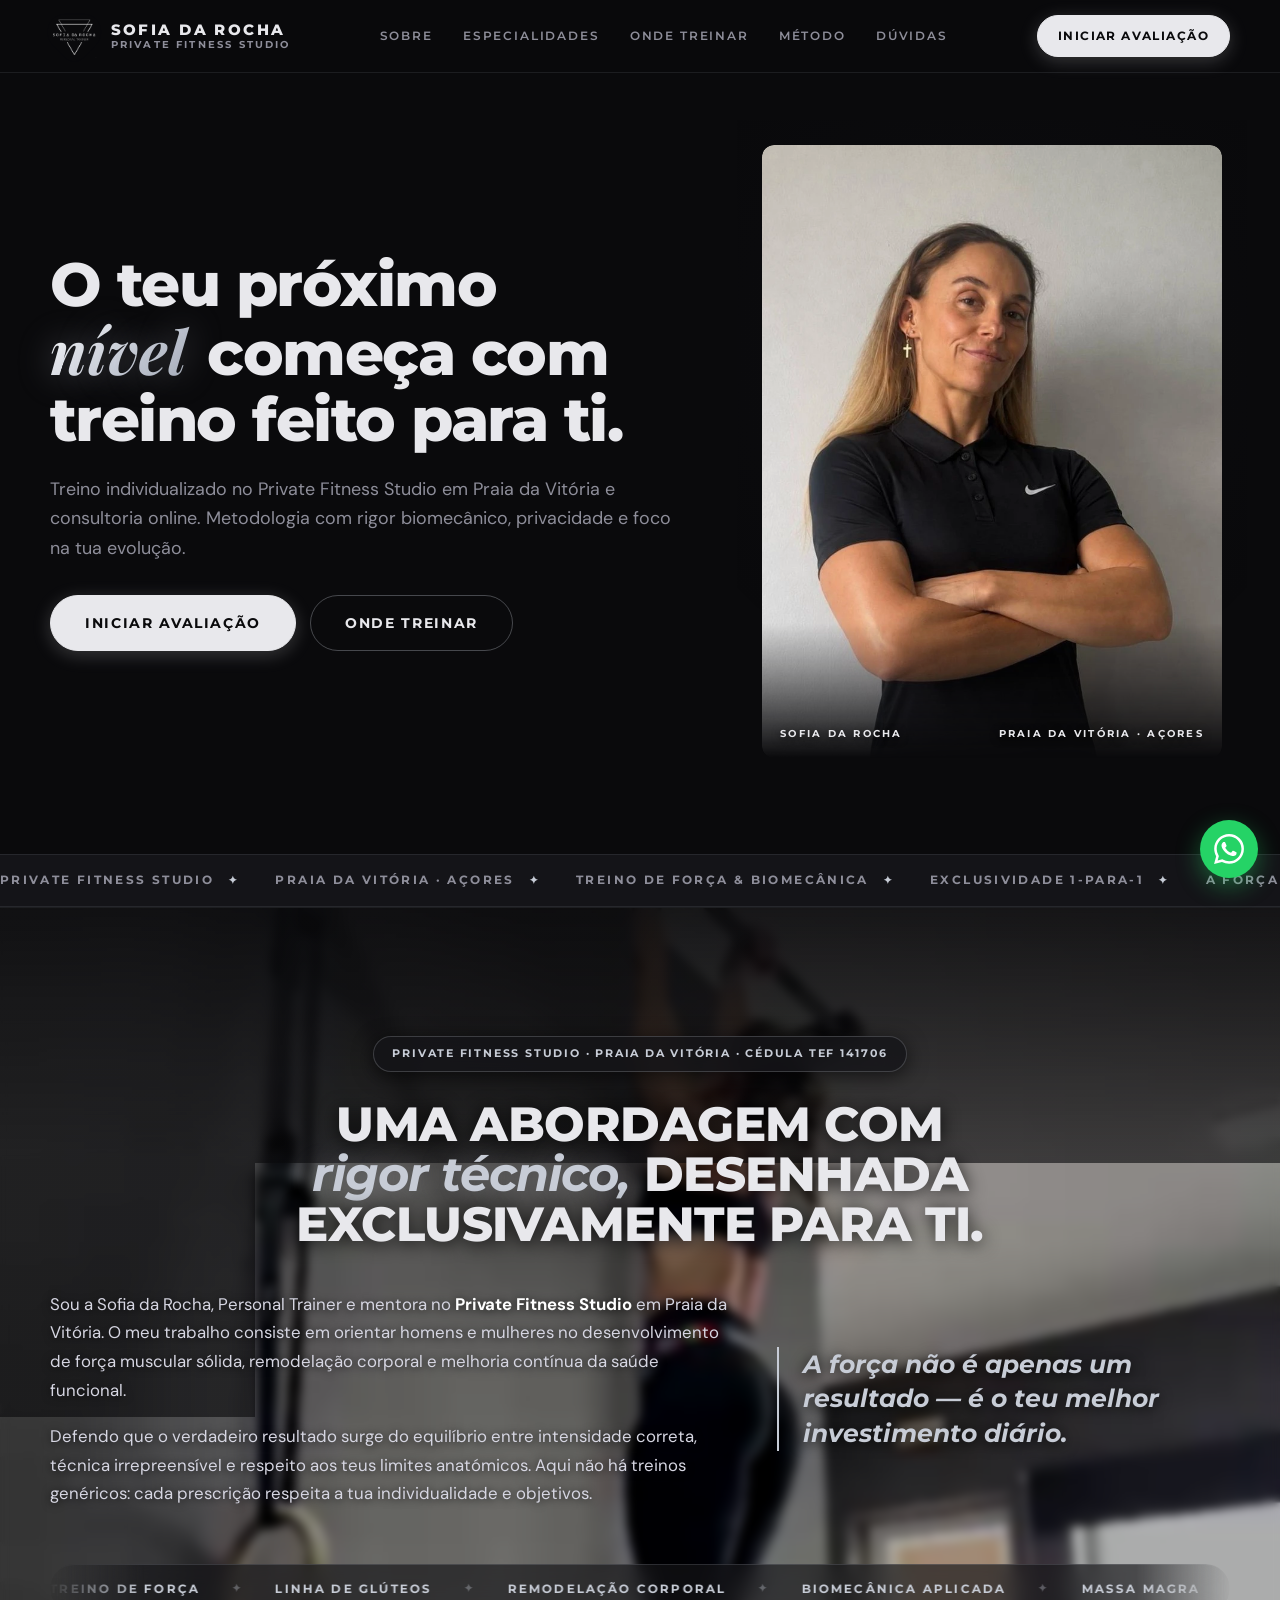
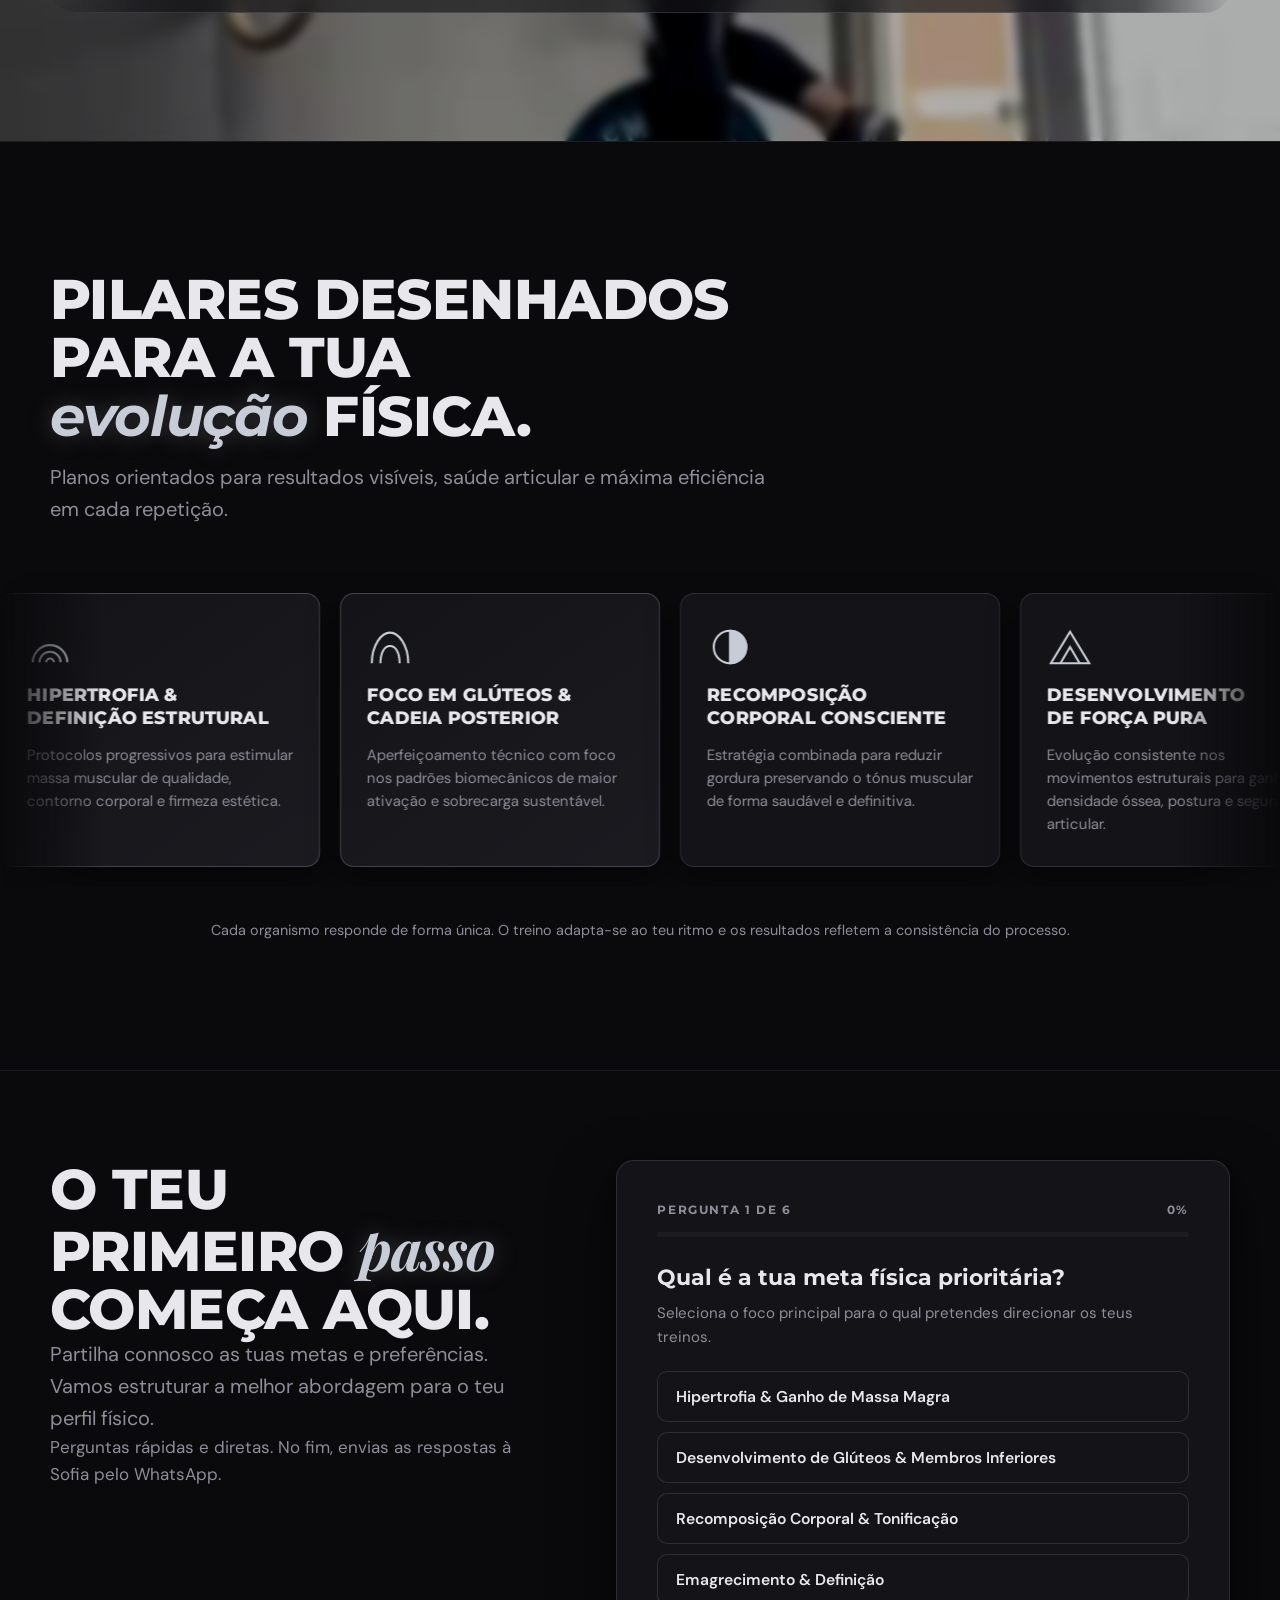
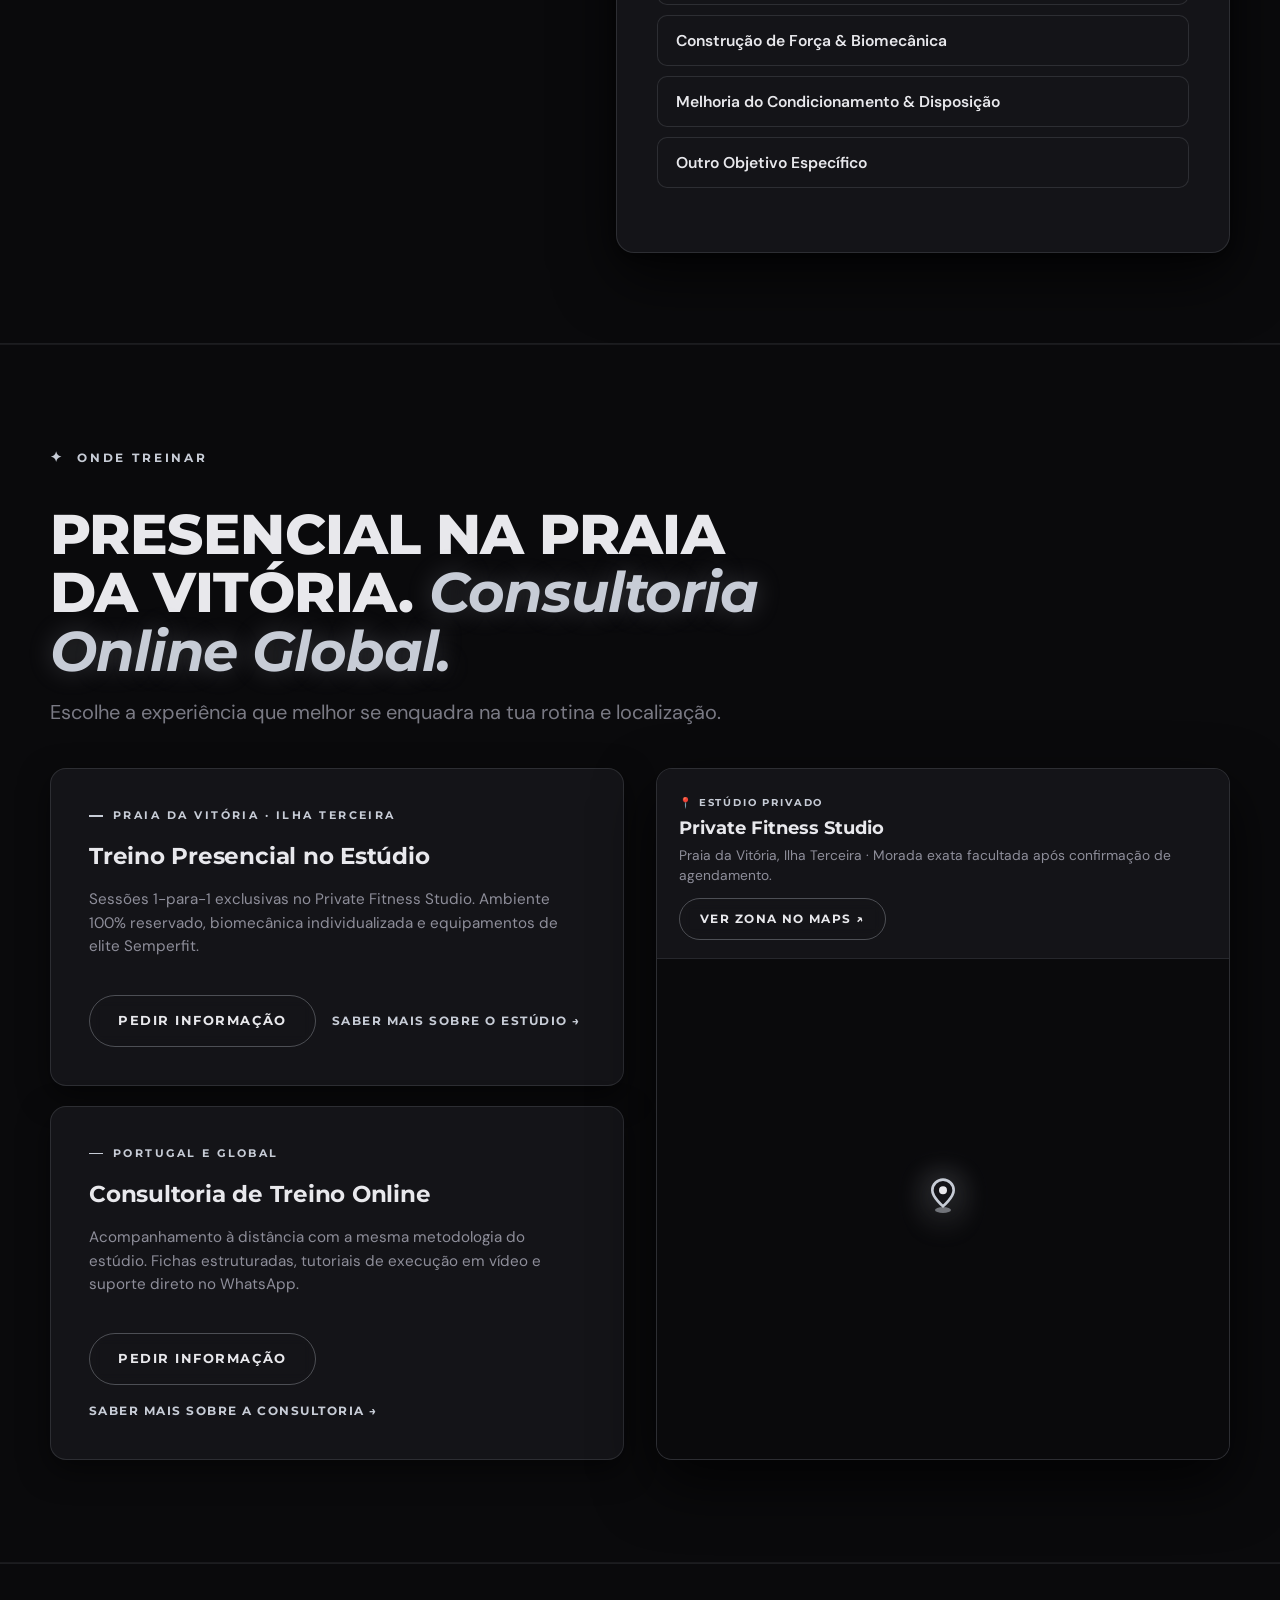
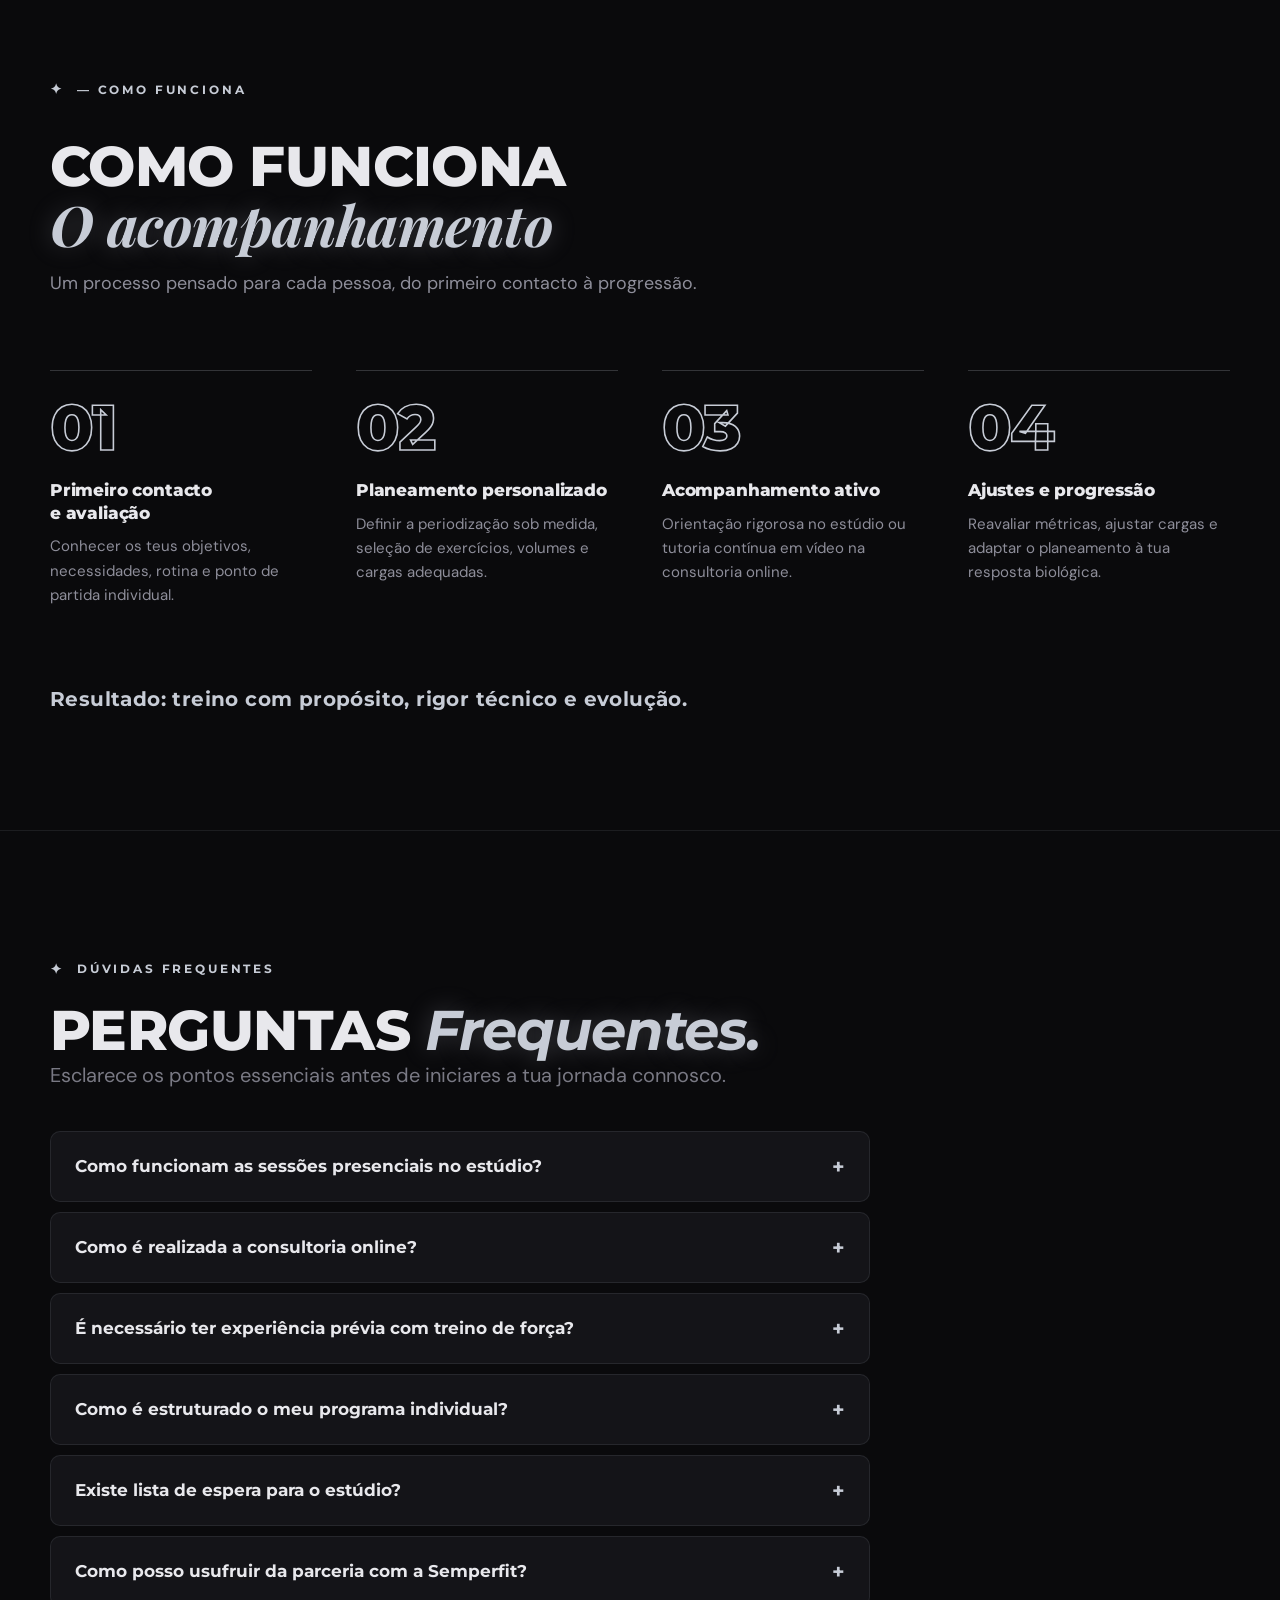
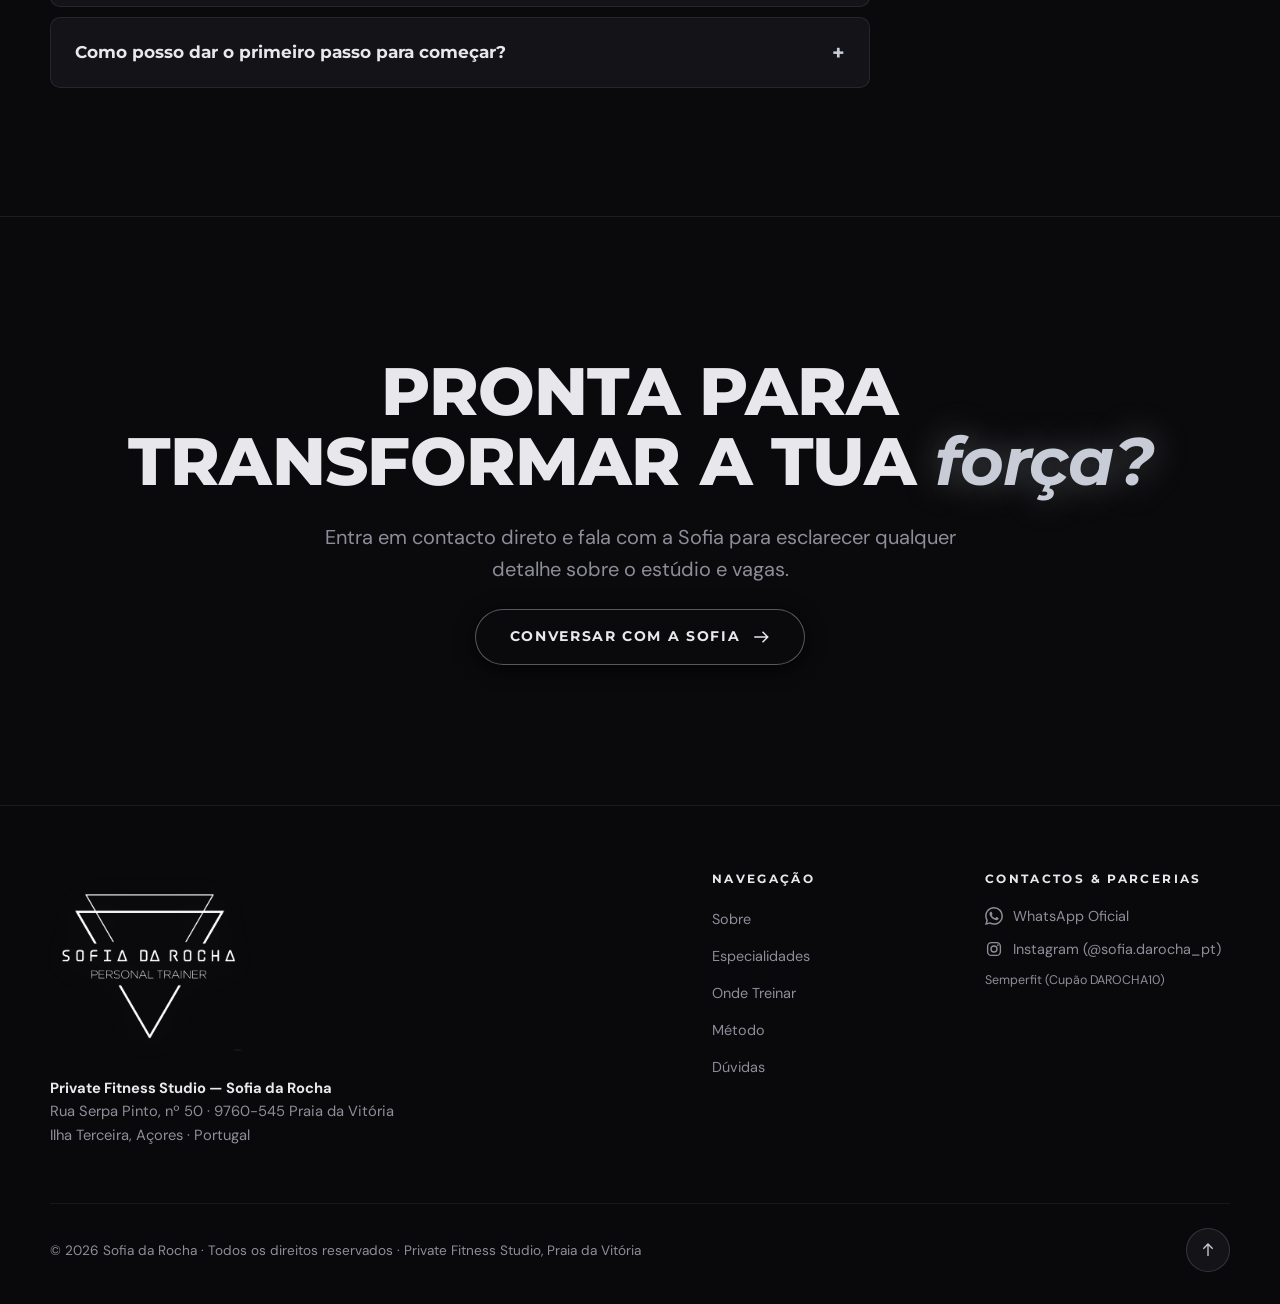
==== commit 2019e3a4: "fix(design): eliminate emoji red pins, unify cards button to ghost, remove 3 kickers, clip google in" ====
--- a/index.html
+++ b/index.html
@@ -185,7 +185,6 @@
         <!-- TEXTOS COM ALTA VISIBILIDADE SOBRE O VIDRO -->
         <div class="about-narrative" id="about-narrative">
           <div class="about-head" data-reveal>
-            <p class="kicker">Metodologia &amp; Propósito</p>
             <h2 id="h-sobre">Uma abordagem com <em class="hl">rigor técnico,</em> desenhada exclusivamente para ti.</h2>
           </div>
           <div class="about-grid-content">
@@ -210,7 +209,6 @@
     <section class="areas dark" id="areas" aria-labelledby="h-areas">
       <div class="wrap">
         <div class="head" data-reveal>
-          <p class="kicker">Especialidades de Treino</p>
           <h2 id="h-areas">Pilares desenhados para a tua <em>evolução</em> física.</h2>
           <p class="lead">Planos orientados para resultados visíveis, saúde articular e máxima eficiência em cada repetição.</p>
         </div>
@@ -227,7 +225,6 @@
     <section class="quiz" id="questionario" aria-labelledby="h-quiz">
       <div class="wrap">
         <div class="intro" data-reveal>
-          <p class="kicker">Triagem Inicial</p>
           <h2 id="h-quiz">O teu primeiro <em class="hl hl-b">passo</em> começa aqui.</h2>
           <p class="lead">Partilha connosco as tuas metas e preferências. Vamos estruturar a melhor abordagem para o teu perfil físico.</p>
           <p class="priv">Perguntas rápidas e diretas. No fim, envias as respostas à Sofia pelo WhatsApp.</p>
@@ -292,7 +289,6 @@
                   </svg>
                   <span class="pin-pulse"></span>
                 </div>
-                <div class="pin-badge">Private Fitness Studio</div>
               </div>
             </div>
           </div>
--- a/style.css
+++ b/style.css
@@ -1168,10 +1168,11 @@
    ONDE TREINAR: Modalidades & Mapa Interativo
    ============================================================== */
 .modes {
-  background: transparent;
-  padding: clamp(56px, 7vw, 100px) 0;
-  position: relative;
-  z-index: 1;
+  background: var(--bg-main);
+  padding: clamp(64px, 8vw, 110px) 0;
+  position: relative;
+  z-index: 2;
+  border-block: 1px solid rgba(199, 204, 214, 0.08);
 }
 .modes .head {
   display: grid;
@@ -1197,7 +1198,7 @@
 
 .mode {
   border-radius: 16px;
-  padding: clamp(28px, 4.5vw, 42px);
+  padding: clamp(28px, 4vw, 38px);
   display: flex;
   flex-direction: column;
   gap: 16px;
@@ -1215,23 +1216,36 @@
 }
 .mode .where {
   font-family: var(--f-display);
-  font-size: 0.72rem;
-  letter-spacing: 0.2em;
+  font-size: 0.7rem;
+  letter-spacing: 0.22em;
   text-transform: uppercase;
   font-weight: 700;
   display: flex;
   align-items: center;
-  gap: 8px;
+  gap: 10px;
   color: var(--accent-metal);
 }
+.mode .where::before {
+  content: "";
+  display: inline-block;
+  width: 14px;
+  height: 1.5px;
+  background: var(--accent-metal);
+  flex-shrink: 0;
+}
 .mode h3 {
-  font-size: clamp(1.35rem, 3vw, 1.8rem);
-  color: var(--text-main);
+  font-size: clamp(1.2rem, 2.2vw, 1.45rem);
+  font-weight: 700;
+  line-height: 1.35;
+  color: var(--text-main);
+  letter-spacing: -0.01em;
+  margin: 0;
 }
 .mode p {
   color: var(--text-muted);
-  font-size: 1rem;
+  font-size: 0.95rem;
   line-height: 1.55;
+  margin: 0;
 }
 
 .m-foot {
@@ -1305,8 +1319,9 @@
 }
 .studio-map {
   width: 100%;
-  height: 100%;
-  min-height: 420px;
+  height: calc(100% + 72px);
+  min-height: 490px;
+  margin-top: -68px;
   border: 0;
   display: block;
   /* Dark Metal Map Filter: Fundo escuro, água cinza-azulado, estradas em cinza */
@@ -1325,7 +1340,6 @@
   display: flex;
   flex-direction: column;
   align-items: center;
-  gap: 6px;
 }
 .pin-marker {
   position: relative;
@@ -1349,22 +1363,6 @@
   0% { transform: translateX(-50%) scale(0.8); opacity: 0.8; }
   50% { transform: translateX(-50%) scale(1.6); opacity: 0.2; }
   100% { transform: translateX(-50%) scale(0.8); opacity: 0.8; }
-}
-.pin-badge {
-  background: rgba(20, 20, 24, 0.92);
-  border: 1px solid rgba(199, 204, 214, 0.28);
-  backdrop-filter: blur(10px);
-  -webkit-backdrop-filter: blur(10px);
-  padding: 5px 12px;
-  border-radius: 999px;
-  font-family: var(--f-display);
-  font-size: 0.65rem;
-  font-weight: 700;
-  letter-spacing: 0.14em;
-  text-transform: uppercase;
-  color: var(--accent-metal);
-  box-shadow: 0 4px 16px rgba(0, 0, 0, 0.7);
-  white-space: nowrap;
 }
 
 /* ==============================================================
